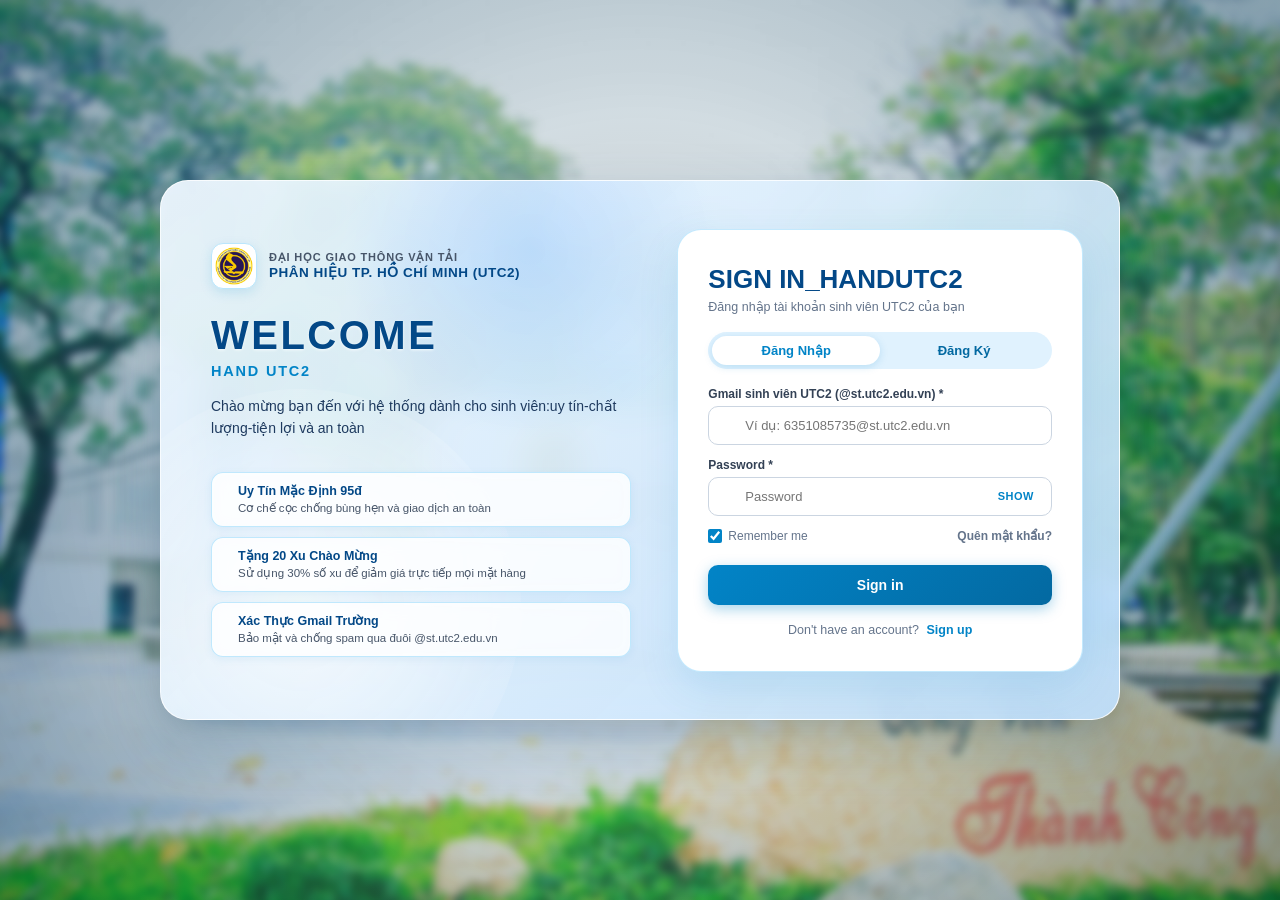
==== index.html @ f63e8124 "feat(admin): implement Admin Undo Stack (LIFO) for deleted posts and update reputation rules" ====
<!DOCTYPE html>
<html lang="vi">
<head>
    <meta charset="UTF-8">
    <meta name="viewport" content="width=device-width, initial-scale=1.0">
    <title> UTC2 - Hệ Thống Pass Đồ Sinh Viên</title>
    <link rel="stylesheet" href="styles.css">
    <link rel="icon" type="image/png" href="utc2_logo.png">
</head>
<body>

    <!-- ===================================================================
         HÌNH NỀN HỆ THỐNG TOÀN DIỆN: KHUÔN VIÊN UTC2 MỜ ẢO & HIỆU ỨNG ĐỘNG
         =================================================================== -->
    <div class="system-ambient-bg" id="systemAmbientBg" aria-hidden="true" style="display:none;">
        <div class="system-bg-layer"></div>
        <div class="system-bg-overlay"></div>
        <!-- 4 Quả Cầu Loang Màu Đa Sắc Chuyển Động (Chromatic Mesh Blobs) -->
        <div class="system-bg-glow-orb orb-1"></div>
        <div class="system-bg-glow-orb orb-2"></div>
        <div class="system-bg-glow-orb orb-3"></div>
        <div class="system-bg-glow-orb orb-4"></div>
        <!-- Dải Aurora Loang Màu Mềm Mại -->
        <div class="system-bg-aurora"></div>
        <div class="system-bg-sparkles">
            <span class="sparkle s1"></span>
            <span class="sparkle s2"></span>
            <span class="sparkle s3"></span>
            <span class="sparkle s4"></span>
            <span class="sparkle s5"></span>
            <span class="sparkle s6"></span>
        </div>
    </div>

    <!-- ===================================================================
         TRANG ĐẦU TIÊN: ĐĂNG KÝ / ĐĂNG NHẬP GMAIL TRƯỜNG UTC2 & XÁC THỰC OTP
         Theo đúng yêu cầu tài liệu:
         "Ở trang đầu sẽ là trang đăng nhập/đăng ký tài khoản bằng gmail trường,
          có nhập mật khẩu và xác nhận mã otp qua gmail vừa đăng ký tránh trường
          hợp sử dụng bừa gmail của người khác."
         =================================================================== -->
    <div class="auth-page-container" id="authPageContainer">
        <!-- NỀN ĐỘNG MỜ ẢO HÌNH ẢNH KHUÔN VIÊN TRƯỜNG UTC2 -->
        <div class="auth-bg-parallax" id="authBgParallax">
            <div class="auth-bg-layer" id="authBgLayer"></div>
        </div>
        <div class="auth-bg-overlay" id="authBgOverlay"></div>

        <div class="auth-split-card">
            
            <!-- CỘT BÊN TRÁI: WELCOME TO HANDUTC2 THEO ĐÚNG HÌNH ẢNH MẪU -->
            <div class="auth-welcome-left">
                <div class="auth-welcome-badge">
                    <img src="utc2_logo.png" alt="Logo UTC2" class="auth-welcome-logo">
                    <div class="auth-welcome-brand-text">
                        <span>ĐẠI HỌC GIAO THÔNG VẬN TẢI</span>
                        <strong>PHÂN HIỆU TP. HỒ CHÍ MINH (UTC2)</strong>
                    </div>
                </div>

                <div class="auth-welcome-content">
                    <h1 class="auth-welcome-heading">WELCOME</h1>
                    <div class="auth-welcome-subheading">HAND UTC2</div>
                    <p class="auth-welcome-desc">
                        Chào mừng bạn đến với hệ thống dành cho sinh viên:uy tín-chất lượng-tiện lợi và an toàn
                    </p>
                </div>

                <!-- Các điểm nhấn uy tín & lợi ích sinh viên -->
                <div class="auth-welcome-points">
                    <div class="auth-welcome-point-item">
                        <span class="point-icon"></span>
                        <div>
                            <strong>Uy Tín Mặc Định 95đ</strong>
                            <p>Cơ chế cọc chống bùng hẹn và giao dịch an toàn</p>
                        </div>
                    </div>
                    <div class="auth-welcome-point-item">
                        <span class="point-icon"></span>
                        <div>
                            <strong>Tặng 20 Xu Chào Mừng</strong>
                            <p>Sử dụng 30% số xu để giảm giá trực tiếp mọi mặt hàng</p>
                        </div>
                    </div>
                    <div class="auth-welcome-point-item">
                        <span class="point-icon"></span>
                        <div>
                            <strong>Xác Thực Gmail Trường</strong>
                            <p>Bảo mật và chống spam qua đuôi @st.utc2.edu.vn</p>
                        </div>
                    </div>
                </div>
            </div>

            <!-- CỘT BÊN PHẢI: KHUNG ĐĂNG NHẬP / ĐĂNG KÝ TRẮNG BO TRÒN NỔI BẬT -->
            <div class="auth-form-card">
                <div class="auth-card-header">
                    <h2 class="auth-card-title" id="authCardTitle">SIGN IN_HANDUTC2</h2>
                    <p class="auth-card-subtitle" id="authCardSubtitle">Đăng nhập tài khoản sinh viên UTC2 của bạn</p>
                </div>

                <!-- Tabs Chuyển Đổi: Đăng Nhập / Đăng Ký Mới -->
                <div class="auth-tabs-toggle">
                    <button class="auth-tab-btn active" id="tabLoginBtn" type="button" onclick="switchAuthMode('login')">
                        Đăng Nhập
                    </button>
                    <button class="auth-tab-btn" id="tabRegisterBtn" type="button" onclick="switchAuthMode('register')">
                        Đăng Ký
                    </button>
                </div>

                <!-- FORM ĐĂNG KÝ / ĐĂNG NHẬP -->
                <form onsubmit="handleAuthSubmitForm(event)">
                    <!-- 1. Họ và Tên (Hiện khi Đăng Ký) -->
                    <div class="auth-form-group" id="authNameField" style="display:none;">
                        <label class="auth-label">Họ và tên sinh viên *</label>
                        <div class="auth-input-wrap">
                            <span class="auth-input-icon"></span>
                            <input type="text" id="authFullNameInput" class="auth-input" 
                                   placeholder="Ví dụ: Nguyễn Văn An, Trần Thị Mai..." value="">
                        </div>
                    </div>

                    <!-- 2. Gmail Trường UTC2 (User Name) -->
                    <div class="auth-form-group">
                        <label class="auth-label">Gmail sinh viên UTC2 (@st.utc2.edu.vn) *</label>
                        <div class="auth-input-wrap">
                            <span class="auth-input-icon"></span>
                            <input type="email" id="authEmailInput" class="auth-input" 
                                   placeholder="Ví dụ: 6651071091@st.utc2.edu.vn" value="" required autocomplete="username">
                        </div>
                    </div>

                    <!-- 3. Mật Khẩu với nút SHOW như ảnh mẫu -->
                    <div class="auth-form-group">
                        <label class="auth-label" id="authPasswordLabel">Password *</label>
                        <div class="auth-input-wrap">
                            <span class="auth-input-icon"></span>
                            <input type="password" id="authPasswordInput" class="auth-input auth-input-password" 
                                   placeholder="Password" value="" required autocomplete="current-password">
                            <button type="button" class="auth-password-toggle-btn" id="authPasswordToggleBtn" onclick="togglePasswordVisibility()">SHOW</button>
                        </div>
                    </div>

                    <!-- Hàng Remember Me & Quên Mật Khẩu -->
                    <div class="auth-options-row" id="authOptionsRow">
                        <label class="auth-remember-wrap">
                            <input type="checkbox" id="authRememberMe" checked>
                            <span>Remember me</span>
                        </label>
                        <a href="javascript:void(0)" class="auth-forgot-link" id="authForgotLink" onclick="handleForgotPassword()">Quên mật khẩu?</a>
                    </div>

                    <!-- 4. Gửi & Nhập Mã OTP Xác Nhận Danh Tính Gmail (Hiện khi Đăng Ký) -->
                    <div class="auth-form-group" id="authOtpSection" style="display:none;">
                        <div style="display:flex; justify-content:space-between; align-items:center; margin-bottom:4px;">
                            <label class="auth-label" style="margin:0;">Mã OTP xác thực Gmail *</label>
                            <span style="font-size:11px; color:#16a34a; font-weight:700;"> Bảo mật Gmail</span>
                        </div>
                        <div class="auth-otp-row">
                            <div class="auth-input-wrap" style="flex:1;">
                                <span class="auth-input-icon"></span>
                                <input type="text" id="authOtpInput" class="auth-input" 
                                       placeholder="Mã 6 số từ Gmail..." maxlength="6" autocomplete="off" style="letter-spacing:4px; font-weight:800; font-size:15px; text-align:center;">
                            </div>
                            <button type="button" class="btn-get-otp" id="sendOtpBtn" onclick="requestOtpCode(event)">
                                 Gửi OTP
                            </button>
                        </div>
                    </div>

                    <!-- HỘP THÔNG BÁO VÀ HƯỚNG DẪN KIỂM TRA HÒM THƯ GMAIL -->
                    <div class="mock-email-box" id="mockEmailNotification" style="display:none; background:#f0fdf4; border:1.5px solid #86efac; border-radius:12px; padding:14px; text-align:left; box-shadow: 0 4px 12px rgba(16, 185, 129, 0.08); margin:12px 0;">
                        <div style="display:flex; align-items:center; justify-content:space-between; margin-bottom:8px; border-bottom:1px dashed #bbf7d0; padding-bottom:6px;">
                            <div style="display:flex; align-items:center; gap:8px;">
                                <span style="font-size:20px;"></span>
                                <div>
                                    <strong style="color:#15803d; font-size:13px; display:block;">ĐÃ GỬI MÃ OTP VỀ GMAIL</strong>
                                    <span style="font-size:11px; color:#64748b;">Mở hòm thư Gmail của bạn để lấy mã 6 số</span>
                                </div>
                            </div>
                            <span class="badge-count" style="background:#dcfce7; color:#15803d; font-size:11px; padding:3px 8px; border-radius:12px;" id="otpStatusBadge">Đã Gửi</span>
                        </div>

                        <div style="font-size:12px; color:#334155; line-height:1.4; margin-bottom:8px;">
                            Hệ thống gửi mã xác nhận đến: <strong id="mockTargetEmail" style="color:#0284c7; font-size:12.5px; font-family:monospace;">sinhvien@st.utc2.edu.vn</strong>
                        </div>

                        <div style="display:flex; justify-content:space-between; align-items:center; flex-wrap:wrap; gap:8px;">
                            <a href="https://mail.google.com" target="_blank" class="apply-filter-btn" style="background:#ea4335; width:auto; padding:6px 14px; margin:0; text-decoration:none; font-size:11.5px; display:inline-flex; align-items:center; gap:6px; font-weight:700;">
                                <span></span> Mở Hộp Thư Gmail
                            </a>
                            <span style="font-size:11px; color:#64748b;" id="otpTimerText">Mã hiệu lực 5 phút</span>
                        </div>
                    </div>

                    <!-- Nút Xác Nhận Đăng Ký / Đăng Nhập dạng Sign in bo tròn xanh đậm giống hình ảnh -->
                    <button type="submit" class="auth-submit-btn" id="authSubmitButton">
                        Sign in
                    </button>
                </form>

                <!-- Dòng chuyển đổi bên dưới giống mẫu "Don't have an account? Sign up" -->
                <div class="auth-bottom-switch">
                    <span id="authBottomSwitchText">Don't have an account?</span>
                    <a href="javascript:void(0)" id="authBottomSwitchLink" onclick="toggleAuthModeViaLink()">Sign up</a>
                </div>
            </div>

        </div>
    </div>

    <!-- ===================================================================
         GIAO DIỆN CHÍNH (XUẤT HIỆN SAU KHI ĐĂNG NHẬP / ĐĂNG KÝ THÀNH CÔNG)
         =================================================================== -->
    <div id="mainAppInterface" style="display:none;">
        <!-- ==========================================
             TOP NAVBAR
             ========================================== -->
        <header class="navbar">
            <!-- Logo Hand UTC2 -->
            <a class="brand" onclick="switchNavTab('home')">
                <img src="utc2_logo.png" alt="Logo UTC2" class="brand-logo-img">
                <div class="brand-text">
                    <h1>UTC2HAND</h1>
                    <span>tiện lợi UTC2</span>
                </div>
            </a>

            <!-- Menu Điều Hướng Chính -->
            <nav class="header-nav">
                <button class="nav-item-btn active" data-tab="home" onclick="switchNavTab('home')">
                    <span></span> Săn Đồ
                </button>
                <button class="nav-item-btn" data-tab="post" onclick="openCreatePostModal()">
                    <span></span> Đăng Bài & TimeMark
                </button>
                <button class="nav-item-btn" data-tab="chat" onclick="openChatBetweenUsers()">
                    <span></span> Tin Nhắn <span class="badge-count" id="unreadChatBadge" style="display:none;">1</span>
                </button>
                <button class="nav-item-btn" data-tab="orders" onclick="openDepositOrders()">
                    <span></span> Đơn Cọc <span class="badge-count" id="depositOrderCount">0</span>
                </button>
                <button class="nav-item-btn" data-tab="game" onclick="switchNavTab('game')">
                    <span></span> Kéo Thả Săn Xu
                </button>
                <button class="nav-item-btn admin-tab" data-tab="admin" onclick="switchNavTab('admin')">
                    <span></span> Quản Trị Admin
                </button>
                <button class="nav-item-btn" data-tab="profile" onclick="switchNavTab('profile')">
                    <span></span> Cá Nhân
                </button>
            </nav>

            <!-- Nhóm Tài Khoản & Chuyển Đổi Nhanh -->
            <div class="user-actions">
                <!-- Huy hiệu Trực Tuyến Đa Máy Realtime -->
                <div id="onlineSyncIndicator" class="online-share-btn" style="background:#f0fdf4; border-color:#86efac; cursor:default;" title="Đồng bộ đa máy đang hoạt động">
                    <span style="display:inline-block; width:8px; height:8px; background:#10b981; border-radius:50%; margin-right:4px;"></span>
                    <span style="font-size:11.5px; font-weight:700; color:#15803d;">Online Đa Máy</span>
                </div>

                <!-- Nút Chuông Thông Báo Hoạt Động (Ô thông báo) -->
                <div class="notification-bell-wrapper" style="position:relative;">
                    <button class="notification-bell-btn" id="btnNotificationBell" title="Thông Báo Hoạt Động" onclick="toggleNotificationDropdown()">
                        🔔
                        <span class="badge-count" id="unreadNotifBadge" style="display:none; position:absolute; top:-3px; right:-3px; padding:1px 5px; font-size:10px;">0</span>
                    </button>

                    <!-- Dropdown Box Thông Báo Hoạt Động -->
                    <div class="notification-dropdown-menu" id="notificationDropdownMenu" style="display:none;">
                        <div class="notification-dropdown-header">
                            <div style="font-weight:800; font-size:13.5px; display:flex; align-items:center; gap:6px;">
                                <span></span> Thông Báo Hoạt Động
                            </div>
                            <div style="display:flex; gap:6px;">
                                <button class="notif-header-btn" onclick="markAllNotificationsAsRead()" title="Đánh dấu tất cả đã đọc">Đã đọc</button>
                                <button class="notif-header-btn" onclick="clearAllUserNotifications()" title="Xóa tất cả">Xóa</button>
                                <button class="notif-close-btn" onclick="toggleNotificationDropdown()">✕</button>
                            </div>
                        </div>
                        <div id="notificationDropdownList" class="notification-list-scroll">
                            <!-- Rendered by JS -->
                        </div>
                        <div class="notification-dropdown-footer">
                            <span id="notifTotalCountText" style="color:#64748b; font-size:11px;">0 thông báo</span>
                            <button onclick="switchNavTab('profile'); toggleNotificationDropdown();" style="background:none; border:none; color:#0284c7; font-size:11.5px; cursor:pointer; font-weight:700;">Xem trong Cá Nhân ➔</button>
                        </div>
                    </div>
                </div>

                <!-- Nút Đổi Tài Khoản Sinh Viên (Ẩn để mỗi người dùng đúng tài khoản của mình) -->
                <button class="switch-user-btn" id="quickSwitchUserBtn" style="display:none;" onclick="toggleQuickAccount()">
                    Đổi tài khoản
                </button>

                <!-- Huy hiệu Sinh viên & Số Xu -->
                <div class="user-profile-badge" onclick="switchNavTab('profile')">
                    <div class="user-avatar-circle" id="userAvatarText">U</div>
                    <div style="font-size:12px; line-height:1.2;">
                        <div id="navUserName" style="font-weight:700;">Sinh viên UTC2</div>
                        <div style="color:var(--gold); font-size:11px;"><span id="navUserCoins">20</span> Xu</div>
                    </div>
                </div>

                

                <!-- Nút Đăng Xuất quay lại Trang Đăng Nhập -->
                <button class="logout-icon-btn" title="Đăng Xuất / Đổi Gmail" onclick="logoutToAuthScreen()">
                    <span></span> Thoát
                </button>
            </div>
        </header>

        <!-- ==========================================
             HERO SEARCH BANNER (THEO HÌNH ẢNH MẪU)
             ========================================== -->
        <div class="hero-search-wrapper" id="heroBannerSection">
            <div class="hero-search-card">
                <!-- Badges Uy Tín & Sinh Viên UTC2 -->
                <div class="hero-badges-row">
                    <span class="hero-mini-badge">100% Sinh viên ST.UTC2 xác thực</span>
                    <span class="hero-mini-badge">Nhanh gọn • Tiết kiệm • An toàn</span>
                    <span class="hero-mini-badge">Tránh lừa đảo với TimeMark</span>
                </div>

                <h2 class="hero-title">Săn giáo trình, laptop & đồ dùng KTX UTC2</h2>
                <p class="hero-subtitle">Sàn trao đổi & pass đồ uy tín nội bộ Cơ sở 2 - Trường ĐH Giao Thông Vận Tải</p>

                <!-- Ô Tìm Kiếm với nút Tìm kiếm bên trong -->
                <div class="hero-input-box">
                                        <input type="text" id="mainSearchInput" name="site_search_query" class="hero-search-input" 
                           placeholder="Thử gõ: VL101, casio, toán, c++, nồi cơm, máy sấy, lap trinh..." 
                           autocomplete="off" autocorrect="off" autocapitalize="off" spellcheck="false" 
                           role="searchbox" onkeydown="if(event.key==='Enter') executeSearch()">
                    <button class="hero-submit-btn" onclick="executeSearch()">
                        Tìm kiếm
                    </button>

                    <!-- Trie Autocomplete Dropdown -->
                    <div class="autocomplete-dropdown" id="searchAutocompleteDropdown"></div>
                </div>

                <!-- Gợi ý từ khóa hot của sinh viên -->
                <div class="hero-quick-tags">
                    <span class="quick-tag-label">Gợi ý tìm kiếm:</span>
                    <button type="button" class="hero-tag-btn" onclick="quickSearchTag('Giáo trình')">Giáo trình & Sách</button>
                    <button type="button" class="hero-tag-btn" onclick="quickSearchTag('Casio')">Máy tính Casio</button>
                    <button type="button" class="hero-tag-btn" onclick="quickSearchTag('Đồng phục')">Đồng phục UTC2</button>
                    <button type="button" class="hero-tag-btn" onclick="quickSearchTag('Nồi cơm')">Đồ gia dụng KTX</button>
                    <button type="button" class="hero-tag-btn" onclick="quickSearchTag('Xe')">Xe đạp / Xe máy</button>
                </div>
            </div>
        </div>

        <!-- ==========================================
             MÀN HÌNH 1: SĂN ĐỒ (HOME VIEW)
             ========================================== -->
        <main class="main-content-layout" id="mainHomeView">
            <!-- CỘT BÊN TRÁI: BỘ LỌC CHỌN LỌC -->
            <aside id="filterSidebarAside">
                <div class="sidebar-filter-card">
                    <div class="filter-header">
                        <span>Bộ Lọc Tiêu Chí</span>
                        <button class="reset-filter-btn" onclick="resetFilters()">Đặt lại</button>
                    </div>

                    <div class="filter-instruction-box">
                         <strong>Cách lọc:</strong> Tích dấu chọn vào tiêu chí bạn muốn lọc (chỉ lọc những tiêu chí có dấu tích).
                    </div>

                    <!-- 1. Khoảng giá mong muốn CÓ DẤU TÍCH -->
                    <div class="filter-group-block" id="filterBlockPrice">
                        <div class="filter-section-title">
                            <label class="filter-checkbox-label" for="chkFilterPrice">
                                <input type="checkbox" id="chkFilterPrice" onchange="toggleFilterCriterion('price')">
                                <span>Tích để lọc <strong>Khoảng Giá</strong></span>
                            </label>
                        </div>
                        <div class="filter-criterion-body disabled-criterion" id="filterBodyPrice">
                            <div class="price-range-inputs">
                                <input type="text" id="filterPriceMin" value="Từ: 0 đ" readonly>
                                <input type="text" id="filterPriceMax" value="Đến: 350k" readonly>
                            </div>
                            <input type="range" class="price-slider-bar" id="priceRangeSlider" min="20000" max="650000" step="10000" value="350000">
                        </div>
                    </div>

                    <!-- 2. Danh mục mặt hàng CÓ DẤU TÍCH -->
                    <div class="filter-group-block" id="filterBlockCategory">
                        <div class="filter-section-title">
                            <label class="filter-checkbox-label" for="chkFilterCategory">
                                <input type="checkbox" id="chkFilterCategory" onchange="toggleFilterCriterion('category')">
                                <span>Tích để lọc <strong>Danh Mục</strong></span>
                            </label>
                        </div>
                        <div class="filter-criterion-body disabled-criterion" id="filterBodyCategory">
                            <div class="category-filter-list">
                                <label class="category-radio-item">
                                    <input type="radio" name="catFilter" value="ALL" checked onchange="filterCategory('ALL')">
                                    <span>Tất cả sản phẩm</span>
                                </label>
                                <label class="category-radio-item">
                                    <input type="radio" name="catFilter" value="GiaoTrinh" onchange="filterCategory('GiaoTrinh')">
                                    <span> Giáo trình & Sách học</span>
                                </label>
                                <label class="category-radio-item">
                                    <input type="radio" name="catFilter" value="DoDienTu" onchange="filterCategory('DoDienTu')">
                                    <span> Thiết bị điện tử, Casio</span>
                                </label>
                                <label class="category-radio-item">
                                    <input type="radio" name="catFilter" value="DoGiaDung" onchange="filterCategory('DoGiaDung')">
                                    <span> Đồ dùng sinh viên, KTX</span>
                                </label>
                            </div>
                        </div>
                    </div>

                    <!-- 3. Uy tín người bán CÓ DẤU TÍCH -->
                    <div class="filter-group-block" id="filterBlockReputation">
                        <div class="filter-section-title">
                            <label class="filter-checkbox-label" for="chkFilterReputation">
                                <input type="checkbox" id="chkFilterReputation" onchange="toggleFilterCriterion('reputation')">
                                <span>Tích để lọc <strong>Uy Tín Bán</strong></span>
                            </label>
                            <span id="reputationDisplayVal" style="color:#16a34a; font-weight:700;">≥ 90 đ</span>
                        </div>
                        <div class="filter-criterion-body disabled-criterion" id="filterBodyReputation">
                            <div style="font-size:11.5px; color:#475569; margin-bottom:6px;">Chỉ hiện người bán có đánh giá uy tín cao:</div>
                            <input type="range" class="price-slider-bar" id="reputationRangeSlider" min="80" max="98" step="1" value="90">
                            <div class="distance-labels-row">
                                <span>Khá (80đ)</span>
                                <span>Xuất sắc (98đ)</span>
                            </div>
                        </div>
                    </div>

                    <div id="dsaEngineInfoText" style="display:none;"></div>

                </div>
            </aside>

            <!-- CỘT BÊN PHẢI: FEED SẢN PHẨM NẰM SONG SONG BÊN CẠNH BỘ LỌC -->
            <section class="feed-main-section">
                <div class="feed-top-bar">
                    <div style="display:flex; align-items:center; gap:12px;">
                        <button type="button" id="btnToggleFilterMode" class="btn-outline-chat" style="padding:6px 14px; font-size:12.5px; font-weight:700; background:linear-gradient(135deg, #f59e0b, #d97706); color:#fff; border:none; border-radius:8px; box-shadow:0 2px 8px rgba(217,119,6,0.25);" onclick="toggleSidebarFilter()">
                            Bộ lọc: Đang mở (Bấm để ẩn)
                        </button>
                        <div class="feed-count-text" id="feedCountDisplay">
                            Hiển thị <strong>5 món đồ</strong> sẵn sàng pass
                        </div>
                    </div>

                    <div style="display:flex; align-items:center; gap:8px;">
                        <span style="font-size:12.5px; color:#64748b;">Sắp xếp:</span>
                        <select class="feed-sort-select" id="sortSelect" onchange="handleSortChange(this.value)">
                            <option value="newest">Mới đăng nhất</option>
                            <option value="priceAsc">Giá thấp đến cao</option>
                            <option value="priceDesc">Giá cao đến thấp</option>
                            <option value="distance">Gần tôi nhất (Quanh UTC2)</option>
                        </select>
                    </div>
                </div>

                <!-- Lưới Sản Phẩm Nằm Ngay Cạnh Bộ Lọc -->
                <div class="product-cards-grid" id="productGridContainer">
                    <!-- Cards rendered dynamically via JS -->
                </div>
            </section>
        </main>

        <!-- ==========================================
             MÀN HÌNH 2: QUẢN TRỊ ADMIN (THEO FILE WORD)
             Admin có quyền: Cảnh cáo tài khoản, Xóa bài rác/phá giá, Nhắc nhở, Duyệt kiểm chứng uy tín
             Admin KHÔNG có quyền truy cập tin nhắn riêng tư sinh viên
             ========================================== -->
        <div class="admin-dashboard-container" id="adminDashboardSection">
            <!-- Header Huy Hiệu Quản Trị Viên Cấp Cao -->
            <div style="background: linear-gradient(135deg, #f59e0b 0%, #d97706 100%); color:#ffffff; border-radius:12px; padding:16px 22px; display:flex; justify-content:space-between; align-items:center; flex-wrap:wrap; gap:12px; box-shadow:0 8px 24px rgba(245, 158, 11, 0.25);">
                <div style="display:flex; align-items:center; gap:14px;">
                    <div style="width:46px; height:46px; border-radius:50%; background:#ffffff; color:#d97706; font-size:22px; font-weight:900; display:flex; align-items:center; justify-content:center; box-shadow:0 4px 10px rgba(0,0,0,0.1);">👑</div>
                    <div>
                        <div style="font-size:16.5px; font-weight:800; letter-spacing:0.3px;">PHÂN HỆ QUẢN TRỊ VIÊN HỆ THỐNG HAND UTC2</div>
                        <div style="font-size:13px; opacity:0.95; margin-top:2px;">
                            Tài khoản quản trị được ủy quyền duy nhất: <strong style="background:rgba(255,255,255,0.25); padding:2px 8px; border-radius:6px; font-family:monospace; font-size:13.5px;">6651071091@st.utc2.edu.vn</strong>
                        </div>
                    </div>
                </div>
                <div style="display:flex; align-items:center; gap:10px;">
                    <span style="background:rgba(255,255,255,0.2); padding:6px 14px; border-radius:20px; font-size:12px; font-weight:700;">🛡️ Toàn Quyền Điều Hành</span>
                    <button onclick="switchNavTab('home')" style="background:#ffffff; color:#d97706; border:none; padding:8px 16px; border-radius:8px; font-size:12.5px; font-weight:700; cursor:pointer;">🛍️ Về Săn Đồ</button>
                </div>
            </div>

            <!-- Banner Cam Kết Bảo Mật Quyền Riêng Tư -->
            <div class="admin-privacy-banner">
                <strong> QUY ĐỊNH BẢO MẬT & PHÂN QUYỀN ADMIN HANDUTC2:</strong><br>
                Admin KHÔNG có quyền truy cập tin nhắn riêng tư của sinh viên hay can thiệp giao dịch nhạy cảm. 
                Admin có quyền: <strong>Cảnh cáo tài khoản vi phạm</strong>, <strong>Xóa bài đăng rác / phá giá</strong>, 
                <strong>Nhắc nhở người dùng</strong>, và <strong>Duyệt kiểm chứng kháng nghị uy tín</strong> để ngăn chặn hành vi chơi xấu dìm điểm rèn luyện!
            </div>

            <!-- Thống Kê Tổng Quan Hệ Thống -->
            <div class="admin-stats-grid">
                <div class="admin-stat-card">
                    <div class="admin-stat-label">Tổng bài đăng hoạt động</div>
                    <div class="admin-stat-number" id="adminTotalPosts">4</div>
                </div>
                <div class="admin-stat-card" style="border-left:4px solid #f59e0b; background:#fffbeb;">
                    <div class="admin-stat-label" style="color:#b45309; font-weight:700;">Bài đăng chờ duyệt TimeMark</div>
                    <div class="admin-stat-number" style="color:#d97706;" id="adminPendingPostsCount">0</div>
                </div>
                <div class="admin-stat-card">
                    <div class="admin-stat-label">Tài khoản sinh viên đã xác thực</div>
                    <div class="admin-stat-number" id="adminTotalUsers">0</div>
                </div>
                <div class="admin-stat-card">
                    <div class="admin-stat-label">Kháng nghị điểm uy tín chờ duyệt</div>
                    <div class="admin-stat-number" style="color:#f59e0b;" id="adminPendingDisputes">1</div>
                </div>
                <div class="admin-stat-card">
                    <div class="admin-stat-label">Cảnh cáo vi phạm đã phát ra</div>
                    <div class="admin-stat-number" style="color:#ef4444;" id="adminWarningsCount">0</div>
                </div>
            </div>

            <!-- Panel Ưu Tiên: Phê Duyệt Bài Đăng Chờ Duyệt (Kiểm Tra Mã OTP & Ảnh TimeMark) -->
            <div class="admin-panel-card" style="border: 2px solid #0284c7; box-shadow: 0 4px 16px rgba(2,132,199,0.12);">
                <div class="admin-panel-header" style="background: linear-gradient(135deg, #f0f9ff 0%, #e0f2fe 100%); padding: 14px 18px; border-bottom: 1px solid #bae6fd;">
                    <div class="admin-panel-title" style="color: #0369a1;">
                        <span></span> Phê Duyệt Bài Đăng Chờ Duyệt (Kiểm Tra Mã OTP & Ảnh TimeMark)
                        <span id="adminPendingBadge" style="background:#ef4444; color:#fff; font-size:11px; padding:2px 8px; border-radius:12px; margin-left:8px; font-weight:800;">0 bài chờ</span>
                    </div>
                    <div style="display:flex; align-items:center; gap:10px;">
                        <span style="font-size:12px; color:#0369a1; font-weight:600;">Soi ảnh giấy ghi mã OTP TimeMark để duyệt bài</span>
                        <button type="button" onclick="adminApproveAllPendingPosts()" style="background:#16a34a; color:#fff; border:none; padding:6px 14px; border-radius:6px; font-size:12px; font-weight:700; cursor:pointer; box-shadow:0 2px 6px rgba(22,163,74,0.3);">
                            Duyệt nhanh tất cả bài chờ
                        </button>
                    </div>
                </div>

                <div style="overflow-x:auto;">
                    <table class="admin-table">
                        <thead>
                            <tr>
                                <th>Sản Phẩm & Giá Pass</th>
                                <th>Sinh Viên / Gmail</th>
                                <th>Mã OTP Cấp Cho Bài</th>
                                <th>Ảnh SP & Ảnh Chụp Cùng Giấy TimeMark</th>
                                <th>Thời Gian Gửi</th>
                                <th>Quyết Định Của Admin</th>
                            </tr>
                        </thead>
                        <tbody id="adminPendingPostsTableBody">
                            <!-- Rendered by JS -->
                        </tbody>
                    </table>
                </div>
            </div>

            <!-- Panel 1: Quản Lý & Xóa Bài Đăng Rác / Phá Giá -->
            <div class="admin-panel-card">
                <div class="admin-panel-header" style="display:flex; justify-content:space-between; align-items:center; flex-wrap:wrap; gap:10px;">
                    <div>
                        <div class="admin-panel-title">
                            <span></span> Quản Lý Toàn Bộ Bài Đăng Đã Duyệt (Tin Hoạt Động)
                        </div>
                        <span style="font-size:12px; color:#64748b;">Admin có quyền xóa bài đăng vi phạm TimeMark hoặc phá giá</span>
                    </div>
                    <div>
                        <button id="btnAdminUndo" onclick="undoDeletePost()" style="display: none; background: #e67e22; color: #fff; padding: 6px 12px; border-radius: 4px; border: none; cursor: pointer;">
                            ↩ Hoàn tác xóa bài (Undo)
                        </button>
                    </div>
                </div>

                <div style="overflow-x:auto;">
                    <table class="admin-table">
                        <thead>
                            <tr>
                                <th>Tên Sản Phẩm</th>
                                <th>Giá Pass</th>
                                <th>Người Đăng</th>
                                <th>Mã TimeMark</th>
                                <th>Hạn Còn</th>
                                <th>Hành Động Admin</th>
                            </tr>
                        </thead>
                        <tbody id="adminPostsTableBody">
                            <!-- Rendered by JS -->
                        </tbody>
                    </table>
                </div>
            </div>

            <!-- Panel 2: Quản Lý Tài Khoản, Cảnh Cáo & Nhắc Nhở -->
            <div class="admin-panel-card">
                <div class="admin-panel-header" style="display:flex; justify-content:space-between; align-items:center; flex-wrap:wrap; gap:10px;">
                    <div>
                        <div class="admin-panel-title" style="display:flex; align-items:center; gap:8px; flex-wrap:wrap;">
                            <span></span> Danh Sách Toàn Bộ Tài Khoản Đã Đăng Ký
                            <span style="background:#e0f2fe; color:#0284c7; font-size:11px; padding:2px 8px; border-radius:12px; font-weight:700;">💡 Bấm vào tài khoản bất kỳ để xem trang cá nhân & bài đăng</span>
                        </div>
                        <span style="font-size:12px; color:#64748b;" id="adminUserCountSubtitle">Đang nạp danh sách tài khoản...</span>
                    </div>
                    <button type="button" class="btn-outline-chat" style="font-size:11.5px; padding:6px 14px; display:inline-flex; align-items:center; gap:6px; cursor:pointer;" onclick="window.app && window.app.syncUsersFromCloud(true)">
                        <span id="syncUserSpin"></span> Đồng Bộ Tài Khoản Từ Cloud
                    </button>
                </div>

                <div style="overflow-x:auto;">
                    <table class="admin-table">
                        <thead>
                            <tr>
                                <th>Sinh Viên</th>
                                <th>Email Trường</th>
                                <th>Điểm Uy Tín</th>
                                <th>Số Xu</th>
                                <th>Trạng Thái</th>
                                <th>Hành Động Admin</th>
                            </tr>
                        </thead>
                        <tbody id="adminUsersTableBody">
                            <!-- Rendered by JS -->
                        </tbody>
                    </table>
                </div>
            </div>

            <!-- Panel 3: Xét Duyệt Khiếu Nại Giao Dịch & Trừ Điểm Uy Tín -->
            <div class="admin-panel-card">
                <div class="admin-panel-header">
                    <div class="admin-panel-title">
                        <span></span> Xét Duyệt Khiếu Nại Giao Dịch & Trừ Điểm Uy Tín (Boom Hàng, Hàng Lỗi, Không Xác Nhận)
                    </div>
                    <span style="font-size:12px; color:#64748b;">Xem xét bằng chứng để trừ điểm uy tín người vi phạm hoặc khôi phục điểm cho sinh viên</span>
                </div>

                <div style="overflow-x:auto;">
                    <table class="admin-table">
                        <thead>
                            <tr>
                                <th>Người Báo Cáo / Bị Báo Cáo</th>
                                <th>Loại Vi Phạm & Đơn Hàng</th>
                                <th>Lý Do & Bằng Chứng Cụ Thể</th>
                                <th>Mức Phạt / Thời Gian</th>
                                <th>Hành Động Xét Duyệt</th>
                            </tr>
                        </thead>
                        <tbody id="adminDisputesTableBody">
                            <!-- Rendered by JS -->
                        </tbody>
                    </table>
                </div>
            </div>
        </div>

        <!-- ==========================================
             MÀN HÌNH 3: MINI-GAME SĂN XU BLOCKLASH
             ========================================== -->
        <div class="game-tab-view" id="gameSectionView">
            <div style="text-align:center;">
                <h2 style="font-size:24px; font-weight:800; color:#0284c7;">
                    CHƠI GAME NHẬN THƯỞNG
                </h2>
                <p style="font-size:13.5px; color:#64748b; margin-top:4px;">
                    Chơi game phá gạch: Đạt <strong>trên 1000 điểm</strong> nhận ngay <strong>10 xu</strong>. 
                    Tỷ lệ quy đổi: <strong>1000 xu = 1.000 VNĐ</strong> giảm trực tiếp tiền đặt mua pass đồ!
                </p>
            </div>

            <div class="game-canvas-wrap">
                <canvas id="gameCanvas"></canvas>
            </div>

            <div style="display:flex; gap:12px;">
                <button class="apply-filter-btn" style="background:#0284c7; width:auto; padding:10px 24px;" onclick="if(window.game) window.game.startGame()">
                    ▶ Bắt Đầu Chơi / Chơi Lại
                </button>
                <button class="btn-outline-chat" style="padding:10px 20px;" onclick="switchNavTab('home')">
                    Quay Lại Sàn Đồ
                </button>
            </div>
        </div>

        <!-- ==========================================
             MÀN HÌNH 4: CÁ NHÂN & ĐIỂM UY TÍN
             ========================================== -->
        <div class="game-tab-view" id="profileSectionView" style="max-width:800px;">
            <div style="width:100%;">
                <div style="display:flex; justify-content:space-between; align-items:center; flex-wrap:wrap; gap:16px;">
                    <div style="display:flex; align-items:center; gap:14px;">
                        <div style="position:relative; cursor:pointer;" onclick="triggerAvatarUpload()" title="Nhấp để tải ảnh đại diện">
                            <div class="user-avatar-circle" style="width:62px; height:62px; font-size:24px; border:2.5px solid #f59e0b; box-shadow:0 3px 12px rgba(245,158,11,0.25);" id="profileAvatarCircle">U</div>
                            <div class="avatar-edit-badge" title="Tải ảnh đại diện"></div>
                            <input type="file" id="avatarFileInput" accept="image/*" style="display:none;" onchange="handleAvatarUpload(event)">
                        </div>
                        <div>
                            <div style="display:flex; align-items:center; gap:8px; flex-wrap:wrap; margin-bottom:2px;">
                                <h3 id="profileFullName" style="font-size:18px; color:#0f172a; margin:0;">Sinh viên UTC2</h3>
                                <button type="button" class="btn-change-avatar-text" onclick="triggerAvatarUpload()">Đổi ảnh đại diện</button>
                                <button type="button" class="btn-remove-avatar-text" id="btnRemoveAvatar" style="display:none;" onclick="removeUserAvatar()">Gỡ ảnh</button>
                            </div>
                            <div style="font-size:12.5px; color:#64748b;" id="profileEmail">sinhvien@st.utc2.edu.vn</div>
                            <div style="margin-top:4px; font-size:12.5px; color:#16a34a; font-weight:700;">
                                Điểm uy tín: <span id="profileRepScore">95</span>/100
                            </div>
                            <div style="margin-top:2px; font-size:12.5px; color:#d97706; font-weight:700;">
                                Số dư: <span id="profileCoinScore">20</span> Xu
                            </div>
                            <div id="profileReputationAlertBox" style="margin-top:6px; font-size:11.5px; display:none;">
                            </div>
                        </div>
                    </div>

                    <div style="display:flex; gap:10px;">
                        <button class="btn-outline-chat" style="font-size:12px; padding:8px 14px; background:#fffbeb; color:#b45309; border-color:#fde68a; font-weight:700;" onclick="exchangeCoinsForReputation()" title="Dùng 50 xu để cộng +5 điểm uy tín">
                            Đổi 50 Xu (+5 Uy Tín)
                        </button>
                        <button class="btn-outline-chat" style="font-size:12px; padding:8px 14px;" onclick="openReputationRules()">
                            Quy chế uy tín
                        </button>
                        <button class="apply-filter-btn" style="background:linear-gradient(135deg, #f59e0b, #d97706); width:auto; font-size:12px; padding:8px 16px;" onclick="openCreatePostModal()">
                            + Đăng Đồ Pass
                        </button>
                    </div>
                </div>

                <hr style="border:none; border-top:1px solid #e2e8f0; margin:18px 0;">

                <!-- KHUNG THÔNG BÁO HOẠT ĐỘNG CỦA TÀI KHOẢN -->
                <div class="profile-notif-card" style="background:#ffffff; border:1px solid #fef08a; border-radius:12px; padding:14px 16px; margin-bottom:18px; box-shadow:0 1px 3px rgba(0,0,0,0.04);">
                    <div style="display:flex; justify-content:space-between; align-items:center; margin-bottom:10px; flex-wrap:wrap; gap:8px;">
                        <div style="display:flex; align-items:center; gap:8px;">
                            <span style="font-size:18px;">🔔</span>
                            <h4 style="font-size:14px; font-weight:800; color:#0f172a; margin:0;">Thông Báo Hoạt Động Của Bạn</h4>
                            <span id="profileNotifBadgeCount" style="background:#d97706; color:#fff; font-size:11px; padding:2px 8px; border-radius:10px; font-weight:700;">0</span>
                        </div>
                        <div style="display:flex; gap:6px;">
                            <button class="btn-outline-chat" style="font-size:11px; padding:4px 10px;" onclick="markAllNotificationsAsRead()">✓ Đã đọc hết</button>
                            <button class="btn-outline-chat" style="font-size:11px; padding:4px 10px; color:#ef4444; border-color:#fca5a5;" onclick="clearAllUserNotifications()">🗑 Xóa hết</button>
                        </div>
                    </div>
                    <div id="profileNotificationsListContainer" style="max-height:240px; overflow-y:auto; display:flex; flex-direction:column; gap:8px;">
                        <!-- Rendered by JS -->
                    </div>
                </div>

                <div style="display:grid; grid-template-columns:1fr 1fr; gap:16px;">
                    <div>
                        <div style="display:flex; justify-content:space-between; align-items:center; margin-bottom:10px;">
                            <h4 style="font-size:14px; color:#d97706; margin:0;">Bài đăng của tôi</h4>
                            <span style="font-size:11px; color:#d97706; background:#fffbeb; padding:2px 8px; border-radius:4px; border:1px solid #fef3c7; font-weight:700;">⏳ Tự xóa sau 7 ngày duyệt</span>
                        </div>
                        <div id="myPostsListContainer"></div>
                    </div>
                    <div id="profileDepositOrdersBlock">
                        <div style="display:flex; justify-content:space-between; align-items:center; margin-bottom:10px;">
                            <h4 style="font-size:14px; color:#d97706; margin:0;">Đơn đặt cọc & Mua bán</h4>
                            <span id="profileDepositTotalBadge" style="font-size:11.5px; font-weight:700; color:#b45309; background:#fef3c7; padding:2px 8px; border-radius:4px; border:1px solid #fde68a;">0 đơn</span>
                        </div>
                        <div id="purchaseHistoryContainer"></div>
                    </div>
                </div>
            </div>
        </div>
    </div>

    <!-- ==========================================
         CỬA SỔ CHAT: HỘP THƯ TẤT CẢ TÀI KHOẢN & CHI TIẾT HỘI THOẠI 1-1
         ========================================== -->
    <div class="chat-window-container" id="chatWindow">
        <!-- VIEW 1: DANH SÁCH TẤT CẢ CÁC TÀI KHOẢN ĐÃ GỬI TIN NHẮN (HỘP THƯ ĐẾN) -->
        <div id="chatConversationsView" class="chat-view-panel">
            <div class="chat-header">
                <div>
                    <h4 style="font-size:14px; font-weight:700; margin:0;">Hộp thư tin nhắn</h4>
                    <div class="chat-partner-sub" id="chatInboxSubtitle">Tất cả tài khoản liên hệ trao đổi đồ</div>
                </div>
                <button class="checkout-close-btn" style="position:static; width:28px; height:28px; background:rgba(255,255,255,0.2); color:#fff;" onclick="closeChatWindow()">✕</button>
            </div>
            <!-- THANH TIM KIEM GMAIL (@st.utc2.edu.vn) HOAC TEN TAI KHOAN DE NHAN TIN TRUC TIEP -->
            <div class="chat-search-wrap" style="padding:10px 12px; background:#f8fafc; border-bottom:1px solid #e2e8f0;">
                <div style="position:relative; display:flex; gap:6px;">
                    <input type="text" id="chatUserSearchInput" 
                           placeholder="Tìm Gmail (VD: 6651071065@st.utc2.edu.vn)..." 
                           style="flex:1; padding:8px 11px; font-size:12.5px; border:1.5px solid #cbd5e1; border-radius:8px; outline:none; transition:border-color 0.2s;" 
                           onfocus="this.style.borderColor='#0284c7'" 
                           onblur="this.style.borderColor='#cbd5e1'" 
                           oninput="handleChatUserSearch(this.value)" 
                           onkeydown="if(event.key==='Enter') handleChatUserSearchSubmit(this.value)">
                    <button type="button" 
                            style="padding:0 12px; background:#0284c7; color:#fff; border:none; border-radius:8px; font-size:12px; font-weight:700; cursor:pointer;" 
                            onclick="handleChatUserSearchSubmit(document.getElementById('chatUserSearchInput').value)">
                        Tìm
                    </button>
                </div>
                <!-- Khung ket qua tim kiem Gmail -->
                <div id="chatSearchResultsBox" style="display:none; margin-top:8px; max-height:210px; overflow-y:auto; border-radius:8px; background:#fff; border:1.5px solid #0284c7; box-shadow:0 6px 16px rgba(2,132,199,0.15);"></div>
            </div>
            <div class="chat-inbox-list" id="chatInboxList">
                <!-- Danh sách tài khoản được render động bởi JavaScript -->
            </div>
        </div>

        <!-- VIEW 2: CHI TIẾT CUỘC TRÒ CHUYỆN 1-1 VỚI NGƯỜI ĐƯỢC CHỌN -->
        <div id="chatDetailView" class="chat-view-panel" style="display:none;">
            <div class="chat-header">
                <div style="display:flex; align-items:center; gap:8px;">
                    <button class="chat-back-btn" onclick="backToChatInbox()" title="Quay lại danh sách các tài khoản">←</button>
                    <div>
                        <h4 id="chatHeaderName" style="font-size:14px; font-weight:700; margin:0;">Hội thoại trực tiếp</h4>
                        <div class="chat-partner-sub" id="chatHeaderSubtitle">Bạn đang nhắn tin trực tiếp</div>
                    </div>
                </div>
                <button class="checkout-close-btn" style="position:static; width:28px; height:28px; background:rgba(255,255,255,0.2); color:#fff;" onclick="closeChatWindow()">✕</button>
            </div>

            <!-- Vùng hiển thị tin nhắn -->
            <div class="chat-messages-area" id="chatMessagesArea">
                <!-- Messages rendered dynamically -->
            </div>

            <!-- Khung nhập tin nhắn thủ công -->
            <div class="chat-input-bar">
                <input type="text" id="chatInputText" placeholder="Nhập tin nhắn trao đổi đồ..." onkeydown="if(event.key==='Enter') sendManualMessage()">
                <button class="apply-filter-btn" style="background:#0284c7; width:auto; padding:6px 14px; margin-top:0;" onclick="sendManualMessage()">Gửi</button>
            </div>
        </div>
    </div>

    <!-- ==========================================
         MODAL THANH TOÁN & ĐẶT CỌC GIỮ CHỖ
         ========================================== -->
    <div class="checkout-modal-overlay" id="checkoutOrderModal">
        <div class="checkout-modal-card">
            <button class="checkout-close-btn" onclick="closeCheckoutModal()">✕</button>

            <div class="checkout-image-preview">
                <img id="modalProductImage" src="" alt="Sản phẩm">
                <span class="checkout-image-timemark" id="modalProductTimeMark" style="display:none;" style="display:none;"></span>
            </div>

            <div class="checkout-tags-row">
                <span class="tag-blue" id="modalProductCategory">Giáo trình</span>
                <span class="tag-green">Đã kiểm duyệt ảnh thật</span>
                <span class="tag-orange" id="modalProductExpiry">Hết hạn sau: 6 ngày</span>
            </div>

            <h3 class="checkout-title" id="modalProductTitle">
                Giáo trình Vật Lý Đại Cương 1 (VL101) – Tái bản mới
            </h3>
            <div class="checkout-price" id="modalProductPrice">
                35.000 VNĐ
            </div>

            <!-- Mô tả chi tiết món đồ -->
            <div style="background:#f8fafc; border:1px solid #e2e8f0; border-radius:10px; padding:10px 14px; margin-bottom:14px;">
                <div style="font-size:11.5px; font-weight:700; color:#64748b; text-transform:uppercase; margin-bottom:4px;">Mô tả chi tiết sản phẩm:</div>
                <div id="modalProductDescription" style="font-size:13px; color:#334155; line-height:1.5; white-space:pre-line;">
                    Món đồ được đăng pass trực tiếp tại campus UTC2.
                </div>
            </div>

            <div class="checkout-info-grid">
                <div class="checkout-info-row">
                    <span>Người đăng pass:</span>
                    <div style="display:flex; align-items:center; gap:6px;">
                        <span id="modalSellerAvatar"></span>
                        <strong id="modalSellerName" style="color:#0f172a;">Lê Thị Ngọc Tuyết</strong>
                    </div>
                </div>
                <div class="checkout-info-row">
                    <span>Điểm uy tín người bán:</span>
                    <span id="modalSellerRep" style="color:#16a34a; font-weight:700;">98/100</span>
                </div>
                <div class="checkout-info-row">
                    <span>Địa điểm hẹn giao nhận:</span>
                    <strong id="modalSellerLocation" style="color:#0f172a;">Ký túc xá Cỏ May UTC2 (0.5 km)</strong>
                </div>
            </div>

            <!-- Khung đặt cọc & tiền ship & giảm tiền xu -->
            <div class="checkout-deposit-box">
                <div class="deposit-box-header">
                    <span class="deposit-title">
                        Đặt cọc giữ chỗ (Chống bùng hẹn)
                    </span>
                    <span class="deposit-pill">10% cọc (Uy tín cao)</span>
                </div>

                <div class="deposit-row">
                    <span>Tiền cọc giữ đồ:</span>
                    <span class="deposit-amount" id="depositAmountText">3.000 VNĐ</span>
                </div>

                <div class="shipping-options-row">
                    <span>Hình thức giao & Tiền ship:</span>
                    <select class="shipping-select" id="shippingSelectOption" onchange="updateCheckoutCalculations()">
                        <option value="0">Gặp tại điểm hẹn campus (+0 đ)</option>
                        <option value="5000">Mang tận phòng KTX/trọ Man Thiện (+5.000 đ)</option>
                        <option value="10000">Giao nhanh ngoài giờ (+10.000 đ)</option>
                    </select>
                </div>

                <label class="coin-discount-checkbox-row">
                    <input type="checkbox" id="useCoinDiscountCheckbox" checked onchange="updateCheckoutCalculations()">
                    <span id="coinDiscountLabelText">
                        Dùng 30% số xu hiện có để giảm giá mặt hàng
                    </span>
                </label>

                <div class="deposit-note-text">
                    * Tiền cọc được bảo vệ tự động và hoàn trả 100% về ví khi 2 bạn gặp nhau trao đồ thành công.
                </div>
            </div>

            <!-- Tổng thanh toán -->
            <div class="checkout-total-banner">
                <div class="checkout-total-label">
                    Tổng số tiền thanh toán / cọc:
                    <div style="font-size:11px; font-weight:normal; color:#64748b;" id="calculationBreakdownText">
                        (Giá đồ + Ship - Giảm xu)
                    </div>
                </div>
                <div class="checkout-total-number" id="finalTotalPaymentText">
                    38.000 VNĐ
                </div>
            </div>

            <div class="checkout-actions-row">
                <button class="btn-outline-chat" onclick="openChatFromModal()">
                    Nhắn tin hẹn gặp
                </button>
                <button class="btn-primary-confirm" id="confirmDepositBtn" onclick="confirmDepositOrder()">
                     Đặt Cọc & Giữ Chỗ
                </button>
            </div>
        </div>
    </div>

    <!-- ==========================================
         MODAL ĐĂNG BÀI PASS ĐỒ (TIMEMARK)
         ========================================== -->
    <!-- ==========================================
         MODAL QUY CHẾ ĐIỂM UY TÍN UTC2HAND
         ========================================== -->
    <div class="checkout-modal-overlay" id="reputationRulesModal">
        <div class="checkout-modal-card" style="max-width:500px;">
            <button class="checkout-close-btn" onclick="closeModal('reputationRulesModal')">✕</button>
            <h3 style="font-size:18px; font-weight:800; color:#0f172a; margin-bottom:6px;">Quy Chế Điểm Uy Tín UTC2Hand</h3>
            <p style="font-size:12.5px; color:#64748b; margin-bottom:14px;">Bảo vệ quyền lợi sinh viên và văn hóa trao đổi đồ dùng minh bạch tại UTC2.</p>
            
            <div style="display:flex; flex-direction:column; gap:10px; font-size:13px; color:#334155;">
                <div style="background:#f0fdf4; border:1px solid #bbf7d0; border-radius:8px; padding:10px 12px;">
                    <strong style="color:#166534;">Điểm ban đầu & Tối đa:</strong>
                    <div style="margin-top:2px; font-size:12.5px; color:#14532d;">Tài khoản mới bắt đầu với <strong>95 điểm</strong>, điểm tối đa là <strong>100 điểm</strong>.</div>
                </div>

                <div style="background:#fffbeb; border:1px solid #fde68a; border-radius:8px; padding:10px 12px;">
                    <strong style="color:#b45309;">Dưới 90 điểm: Khóa quyền đặt cọc</strong>
                    <div style="margin-top:2px; font-size:12.5px; color:#92400e;">Khi điểm uy tín &lt; 90, bạn không được đặt cọc mua hàng để bảo đảm tính nghiêm túc của giao dịch.</div>
                </div>

                <div style="background:#fef2f2; border:1px solid #fecaca; border-radius:8px; padding:10px 12px;">
                    <strong style="color:#b91c1c;">Dưới 60 điểm: Khóa cả Đăng bán & Đặt cọc</strong>
                    <div style="margin-top:2px; font-size:12.5px; color:#991b1b;">Khi điểm uy tín &lt; 60, tài khoản bị tạm khóa cả quyền đăng đồ pass và quyền đặt cọc.</div>
                </div>

                <div style="background:#f8fafc; border:1px solid #e2e8f0; border-radius:8px; padding:10px 12px;">
                    <strong style="color:#0f172a;">Cách khôi phục và nâng điểm uy tín:</strong>
                    <ul style="margin:4px 0 0 18px; padding:0; font-size:12.5px; color:#475569; line-height:1.6;">
                        <li><strong>Đăng bán thành công:</strong> Khi bài đăng được duyệt thành công lên trang chính, bạn được <strong>cộng ngay +5 điểm uy tín</strong>.</li>
                        <li><strong>Đổi xu nâng điểm:</strong> Dùng <strong>50 Xu = +5 điểm uy tín</strong> (bấm nút "Đổi 50 Xu" ở trang Cá nhân).</li>
                        <li><strong>Kiếm thêm xu:</strong> Chơi mini-game "Kéo Thả Săn Xu" để tích lũy xu miễn phí.</li>
                    </ul>
                </div>
            </div>

            <div style="margin-top:16px; display:flex; justify-content:flex-end; gap:8px;">
                <button type="button" class="btn-outline-chat" onclick="closeModal('reputationRulesModal')">Đã hiểu</button>
                <button type="button" class="apply-filter-btn" style="width:auto; padding:8px 16px; background:#d97706;" onclick="closeModal('reputationRulesModal'); exchangeCoinsForReputation();">Đổi 50 Xu Ngay</button>
            </div>
        </div>
    </div>

    <div class="checkout-modal-overlay" id="createPostModal">
        <div class="checkout-modal-card" style="max-width:520px;">
            <button class="checkout-close-btn" onclick="closeModal('createPostModal')">✕</button>
            <h3 style="font-size:18px; font-weight:800; color:#0f172a; margin-bottom:4px;">Đăng bài pass đồ</h3>
            <p style="font-size:12.5px; color:#64748b; margin-bottom:16px;">Nhập thông tin món đồ cần pass tại campus UTC2.</p>

            <form onsubmit="handlePostSubmit(event)">
                <div style="margin-bottom:12px;">
                    <label style="display:block; font-size:12.5px; font-weight:600; color:#334155; margin-bottom:4px;">Tên món đồ / Giáo trình *</label>
                    <input type="text" id="newPostTitle" class="hero-search-input" style="padding:10px 14px; border:1px solid #cbd5e1; box-shadow:none;" placeholder="Ví dụ: Giáo trình Vật Lý Đại Cương 1 (VL101)..." required>
                </div>

                <div style="display:grid; grid-template-columns:1fr 1fr; gap:12px; margin-bottom:12px;">
                    <div>
                        <label style="display:block; font-size:12.5px; font-weight:600; color:#334155; margin-bottom:4px;">Giá pass (VNĐ) *</label>
                        <input type="number" id="newPostPrice" class="hero-search-input" style="padding:10px 14px; border:1px solid #cbd5e1; box-shadow:none;" placeholder="35000" min="5000" required>
                    </div>
                    <div>
                        <label style="display:block; font-size:12.5px; font-weight:600; color:#334155; margin-bottom:4px;">Danh mục *</label>
                        <select id="newPostCategory" class="feed-sort-select" style="width:100%; padding:10px;">
                            <option value="GiaoTrinh">Giáo trình & Sách học</option>
                            <option value="DoDienTu">Thiết bị điện tử, Casio</option>
                            <option value="DoGiaDung">Đồ dùng sinh viên, KTX</option>
                        </select>
                    </div>
                </div>

                <!-- Mô tả chi tiết món đồ -->
                <div style="margin-bottom:12px;">
                    <label style="display:block; font-size:12.5px; font-weight:600; color:#334155; margin-bottom:4px;">Mô tả chi tiết sản phẩm *</label>
                    <textarea id="newPostDescription" class="hero-search-input" rows="3" style="padding:10px 14px; border:1px solid #cbd5e1; box-shadow:none; resize:vertical; font-family:inherit; width:100%; box-sizing:border-box;" placeholder="Mô tả tình trạng đồ dùng, độ mới, giáo trình có ghi chú gì không, phụ kiện kèm theo..." required></textarea>
                </div>

                <div style="margin-bottom:12px;">
                    <label style="display:block; font-size:12.5px; font-weight:600; color:#334155; margin-bottom:4px;">Vị trí / Địa điểm hẹn gặp tại UTC2 *</label>
                    <input type="text" id="newPostLocation" class="hero-search-input" style="padding:10px 14px; border:1px solid #cbd5e1; box-shadow:none;" placeholder="Tự nhập vị trí (Ví dụ: Cổng 1 UTC2, KTX Cỏ May, Phòng học C102, Sân bóng...)" value="" required>
                </div>

                <!-- Tải ảnh từ tệp file hoặc dán URL -->
                <div style="margin-bottom:16px;">
                    <label style="display:block; font-size:12.5px; font-weight:600; color:#334155; margin-bottom:6px;">
                        Hình ảnh sản phẩm kèm TimeMark *
                    </label>

                    <!-- Khung tải ảnh từ tệp máy tính / điện thoại -->
                    <div class="file-upload-box" id="postImageUploadBox">
                        <input type="file" id="postImageFileInput" accept="image/*" onchange="handlePostImageFileSelect(event)">
                        <div id="fileUploadPromptContent">
                            <div class="file-upload-icon" style="font-size:13px; font-weight:700; color:#64748b;">Chọn ảnh từ máy</div>
                            <div class="file-upload-text">Bấm vào đây để chọn ảnh món đồ từ máy / điện thoại</div>
                            <div class="file-upload-subtext">Hỗ trợ JPG, PNG, WebP (Ảnh rõ nét sản phẩm bạn muốn pass)</div>
                        </div>
                        <div class="file-image-preview-wrap" id="fileImagePreviewWrap">
                            <img id="fileImagePreviewElement" src="" alt="Ảnh sản phẩm tải lên">
                            <button type="button" class="btn-remove-preview-img" title="Xóa & chọn lại ảnh" onclick="event.stopPropagation(); removeSelectedPostImage();">✕</button>
                        </div>
                    </div>

                    <!-- Lựa chọn dự phòng dán URL ảnh -->
                    <div style="display:flex; align-items:center; gap:8px;">
                        <span style="font-size:11.5px; color:#64748b; white-space:nowrap;">Hoặc dán URL:</span>
                        <input type="url" id="newPostImage" class="hero-search-input" style="padding:6px 12px; font-size:12px; border:1px solid #cbd5e1; box-shadow:none;" placeholder="https://... (nếu không chọn từ tệp)">
                    </div>
                </div>

                <div style="display:flex; justify-content:flex-end; gap:10px;">
                    <button type="button" class="btn-outline-chat" onclick="closeModal('createPostModal')">Hủy</button>
                    <button type="submit" class="btn-primary-confirm" style="background:#0284c7;">
                        Tiếp Tục: Nhận Mã OTP TimeMark
                    </button>
                </div>
            </form>
        </div>
    </div>

    <!-- MODAL XÁC THỰC MÃ TIMEMARK & TẢI ẢNH CHỤP GIẤY GHI MÃ -->
    <div class="checkout-modal-overlay" id="timemarkCodeModal">
        <div class="checkout-modal-card" style="max-width:540px; text-align:center; padding:24px;">
            <button class="checkout-close-btn" onclick="closeModal('timemarkCodeModal')">✕</button>
            
            <h3 style="font-size:18px; font-weight:800; color:#0f172a; margin-bottom:4px;">Mã Xác Thực TimeMark & Chụp Ảnh Chống Lừa Đảo</h3>
            <p style="font-size:12.5px; color:#64748b; margin-bottom:12px;">Hệ thống cấp mã định danh bảo mật và phát lệnh gửi về Gmail của bạn</p>

            <!-- Hộp Hiển Thị Mã OTP TimeMark & Trạng Thái Gửi Mail -->
            <div style="background:#f0fdf4; border:2px dashed #86efac; border-radius:12px; padding:14px; margin-bottom:14px; text-align:center;">
                <div style="display:flex; justify-content:space-between; align-items:center; margin-bottom:4px;">
                    <span style="font-size:11px; color:#16a34a; font-weight:700; text-transform:uppercase; letter-spacing:0.5px;">MÃ XÁC THỰC TIMEMARK CỦA BẠN:</span>
                    <span id="timemarkEmailStatusBadge" style="font-size:10.5px; background:#dcfce7; color:#15803d; padding:2px 8px; border-radius:10px; font-weight:700;">Đã Gửi Về Gmail</span>
                </div>
                <div id="generatedTimeMarkCode" style="font-size:30px; font-weight:900; letter-spacing:4px; color:#15803d; margin:6px 0;">
                    UTC2 - 8924
                </div>
                <div id="timemarkEmailSentNotice" style="font-size:11.5px; color:#0369a1; background:#e0f2fe; padding:6px 10px; border-radius:6px; margin-top:6px; line-height:1.4;">
                     Đã gửi mã xác nhận qua SMTP/Gmail về: <strong id="timemarkSellerEmail">student@st.utc2.edu.vn</strong>
                </div>
            </div>

            <!-- Hướng Dẫn 3 Bước Thực Hiện -->
            <div style="background:#f8fafc; border:1px solid #e2e8f0; border-radius:10px; padding:12px; text-align:left; font-size:12px; color:#334155; line-height:1.5; margin-bottom:14px;">
                <div style="font-weight:700; color:#0f172a; margin-bottom:4px;">Hướng dẫn xác thực TimeMark:</div>
                <div>1. <strong>Ghi mã ra giấy:</strong> Lấy mẩu giấy trắng, dùng bút viết rõ mã OTP <strong id="timemarkCodeGuide" style="color:#15803d;">UTC2 - 8924</strong> và ngày giờ hiện tại.</div>
                <div>2. <strong>Đặt cạnh món đồ:</strong> Đặt mẩu giấy ngay bên cạnh sản phẩm bạn muốn pass.</div>
                <div>3. <strong>Hệ thống quét mẩu giấy tự động:</strong> Tải ảnh lên để hệ thống nhận diện nét chữ trên giấy. <strong>Nếu trùng khớp từ 95% trở lên, bài đăng sẽ được duyệt tự động ngay lập tức</strong> lên Sàn Đồ!</div>
            </div>

            <!-- Khung Tải Ảnh Xác Thực TimeMark (Giấy ghi mã OTP + Sản phẩm) -->
            <div style="margin-bottom:16px; text-align:left;">
                <label style="display:block; font-size:12.5px; font-weight:700; color:#0f172a; margin-bottom:6px;">
                    Hình ảnh xác thực TimeMark (Chụp giấy ghi mã OTP + Sản phẩm) *
                </label>
                
                <input type="file" id="timemarkProofFileInput" accept="image/*" capture="environment" style="display:none;" onchange="handleTimeMarkProofImageSelect(event)">

                <div id="timemarkProofUploadPrompt" onclick="document.getElementById('timemarkProofFileInput').click()" style="border:2px dashed #93c5fd; border-radius:10px; padding:18px; text-align:center; background:#f0f9ff; cursor:pointer; transition:all 0.2s ease;">
                    
                    <div style="font-size:13px; font-weight:700; color:#0284c7;">Bấm để chụp ảnh hoặc tải ảnh từ thiết bị</div>
                    <div style="font-size:11px; color:#64748b; margin-top:2px;">Bắt buộc phải có ảnh giấy ghi mã OTP đặt cạnh đồ vật để Admin duyệt</div>
                </div>

                <!-- Khung xem trước ảnh xác thực TimeMark -->
                <div id="timemarkProofPreviewWrap" style="display:none; margin-top:10px; border:1px solid #cbd5e1; border-radius:10px; padding:8px; background:#fff; text-align:center;">
                    <div style="position:relative; display:inline-block; max-width:100%;">
                        <img id="timemarkProofPreviewImg" src="" alt="Ảnh xác thực TimeMark" style="max-height:220px; max-width:100%; border-radius:8px; object-fit:contain; border:1px solid #e2e8f0; cursor:pointer;" onclick="openZoomImageModal(this.src, 'Ảnh xác thực TimeMark')">
                        <div style="position:absolute; top:6px; left:6px; background:rgba(22,163,74,0.92); color:#fff; font-size:10.5px; font-weight:700; padding:2px 8px; border-radius:4px;">
                            Đã chọn ảnh TimeMark
                        </div>
                    </div>

                    <!-- AI OCR Scanner Feedback Box -->
                    <div id="timemarkOcrBox" style="margin-top:10px; background:#f0fdf4; border:1px solid #bbf7d0; border-radius:8px; padding:10px 12px; text-align:left;">
                        <div style="display:flex; justify-content:space-between; align-items:center;">
                            <div style="font-size:12px; font-weight:700; color:#15803d; display:flex; align-items:center; gap:6px;">
                                <span>Xác thực mẩu giấy viết tay:</span>
                            </div>
                            <span id="timemarkOcrBadge" style="font-size:10px; background:#dcfce7; color:#15803d; font-weight:700; padding:2px 6px; border-radius:4px;">Sẵn sàng</span>
                        </div>
                        <div id="timemarkOcrProgressWrap" style="display:none; margin-top:6px;">
                            <div style="height:5px; background:#e2e8f0; border-radius:3px; overflow:hidden;">
                                <div id="timemarkOcrBar" style="width:0%; height:100%; background:linear-gradient(90deg, #0284c7, #16a34a); transition:width 0.2s;"></div>
                            </div>
                            <div id="timemarkOcrStatus" style="font-size:11px; color:#64748b; margin-top:3px;">Đang đọc chữ viết...</div>
                        </div>
                        <div id="timemarkOcrResult" style="margin-top:6px; font-size:11.5px; line-height:1.4; color:#1e293b;">
                            Hệ thống sẽ dùng AI quét tờ giấy ghi mã trong ảnh để kiểm tra tính hợp lệ trước khi gửi Admin duyệt!
                        </div>
                    </div>

                    <div style="margin-top:8px; display:flex; justify-content:center; gap:8px;">
                        <button type="button" class="btn-outline-chat" style="padding:5px 12px; font-size:11.5px;" onclick="document.getElementById('timemarkProofFileInput').click()">
                            Chọn / Chụp lại ảnh khác
                        </button>
                        <button type="button" class="btn-outline-chat" style="padding:5px 12px; font-size:11.5px; color:#ef4444; border-color:#fca5a5;" onclick="removeTimeMarkProofImage()">
                            ✕ Xóa ảnh này
                        </button>
                    </div>
                </div>
            </div>

            <!-- Nút gửi bài chờ Admin duyệt -->
            <div style="display:flex; gap:10px;">
                <button type="button" class="btn-outline-chat" style="flex:1;" onclick="closeModal('timemarkCodeModal')">
                    Hủy
                </button>
                <button type="button" class="btn-primary-confirm" style="background:#16a34a; flex:2;" onclick="confirmPublishPostWithProof()">
                     Gửi Bài Chờ Admin Phê Duyệt
                </button>
            </div>
            <div style="font-size:11px; color:#64748b; margin-top:8px; text-align:center;">
                * Sau khi gửi, bài đăng sẽ chuyển sang trạng thái <strong>Chờ Duyệt</strong>. Admin kiểm tra mã TimeMark và duyệt thì bài mới hiển thị lên trang chính!
            </div>
        </div>
    </div>

    <!-- MODAL PHÓNG TO ẢNH SOI MÃ TIMEMARK & SẢN PHẨM -->
    <div class="checkout-modal-overlay" id="zoomImageModal">
        <div class="checkout-modal-card" style="max-width:720px; text-align:center; padding:18px;">
            <button class="checkout-close-btn" onclick="closeModal('zoomImageModal')">✕</button>
            <h4 id="zoomImageTitle" style="font-size:15px; font-weight:800; color:#0f172a; margin-bottom:10px; text-align:left;">
                Xem Chi Tiết Ảnh Xác Thực TimeMark
            </h4>
            <div style="background:#0f172a; border-radius:10px; padding:10px; display:flex; justify-content:center; align-items:center; min-height:280px; max-height:75vh; overflow:auto;">
                <img id="zoomImageElement" src="" alt="Ảnh phóng to" style="max-width:100%; max-height:70vh; object-fit:contain; border-radius:6px;">
            </div>

            <!-- BẢNG PHÂN TÍCH AI / OCR SOI CHỮ VIẾT TẬP TRUNG CHO ADMIN -->
            <div id="zoomOcrInspector" style="margin-top:10px; background:#f8fafc; border:1px solid #cbd5e1; border-radius:8px; padding:10px 14px; text-align:left;">
                <div style="display:flex; justify-content:space-between; align-items:center; flex-wrap:wrap; gap:8px;">
                    <div style="font-size:12.5px; font-weight:800; color:#0369a1; display:flex; align-items:center; gap:6px;">
                        <span>Kiểm tra chữ viết trên mẩu giấy:</span>
                    </div>
                    <button type="button" id="btnZoomOcrTrigger" onclick="triggerZoomImageOcr()" style="background:#0284c7; color:#fff; border:none; padding:5px 12px; border-radius:6px; font-size:11.5px; font-weight:700; cursor:pointer; display:inline-flex; align-items:center; gap:5px; box-shadow:0 2px 6px rgba(2,132,199,0.25);">
                        Quét chữ trên ảnh
                    </button>
                </div>
                <div id="zoomOcrProgressWrap" style="display:none; margin-top:8px;">
                    <div style="font-size:11px; color:#64748b; margin-bottom:3px; display:flex; justify-content:space-between;">
                        <span id="zoomOcrStatusText">Đang phân tích nét chữ viết tay...</span>
                        <span id="zoomOcrPercent">0%</span>
                    </div>
                    <div style="height:5px; background:#e2e8f0; border-radius:3px; overflow:hidden;">
                        <div id="zoomOcrBar" style="width:0%; height:100%; background:#16a34a; transition:width 0.2s;"></div>
                    </div>
                </div>
                <div id="zoomOcrResultBox" style="margin-top:8px; font-size:12px; line-height:1.45; color:#334155; display:none;">
                    <!-- Filled dynamically -->
                </div>
            </div>

            <div style="display:flex; justify-content:space-between; align-items:center; margin-top:12px; gap:8px; flex-wrap:wrap;">
                <span style="font-size:11.5px; color:#64748b;">Admin kiểm tra mẩu giấy ghi mã OTP TimeMark và mốc thời gian cạnh sản phẩm.</span>
                <div style="display:flex; gap:8px; align-items:center;">
                    <button type="button" class="btn-admin-danger" id="zoomModalRejectBtn" style="padding:6px 14px; font-size:12px; border-radius:6px; display:none;" onclick="zoomRejectCurrentPost()">Từ Chối Duyệt</button>
                    <button type="button" class="btn-admin-success" id="zoomModalApproveBtn" style="padding:6px 14px; font-size:12px; border-radius:6px; display:none;" onclick="zoomApproveCurrentPost()">Duyệt Lên Trang Chính</button>
                    <button type="button" class="btn-outline-chat" style="padding:6px 16px;" onclick="closeModal('zoomImageModal')">Đóng</button>
                </div>
            </div>
        </div>
    </div>

    <!-- ==========================================
         MODAL XÁC THỰC QUẢN TRỊ VIÊN (ADMIN AUTH)
         ========================================== -->
    <div class="checkout-modal-overlay" id="adminAccessDeniedModal">
        <div class="checkout-modal-card" style="max-width:460px; text-align:center;">
            <button class="checkout-close-btn" onclick="closeModal('adminAccessDeniedModal')">✕</button>
            
            <h3 style="font-size:19px; font-weight:800; color:#0f172a; margin-bottom:6px;">Xác Thực Quyền Quản Trị Viên</h3>
            <p style="font-size:13px; color:#64748b; line-height:1.5; margin-bottom:18px;">
                Khu vực Quản trị hệ thống HandUTC2 yêu cầu nhập chính xác <strong>Gmail Quản Trị Viên</strong> và <strong>Mật khẩu</strong> để truy cập.
            </p>

            <form onsubmit="event.preventDefault(); loginAsOfficialAdmin();" style="text-align:left;">
                <div style="margin-bottom:14px;">
                    <label style="display:block; font-size:12px; font-weight:700; color:#334155; margin-bottom:5px;">
                        Gmail / MSSV Quản Trị Viên:
                    </label>
                    <input type="text" id="adminModalEmailInput" class="hero-search-input" 
                           placeholder="Nhập Gmail Admin (VD: 6651071091@st.utc2.edu.vn)..." 
                           style="padding:10px 14px; border:1px solid #cbd5e1; border-radius:8px; box-shadow:none; width:100%; font-size:13px;"
                           autocomplete="username" required>
                </div>

                <div style="margin-bottom:14px;">
                    <label style="display:block; font-size:12px; font-weight:700; color:#334155; margin-bottom:5px;">
                        Mật Khẩu Quản Trị Viên:
                    </label>
                    <input type="password" id="adminModalPasswordInput" class="hero-search-input" 
                           placeholder="Nhập mật khẩu Admin..." 
                           style="padding:10px 14px; border:1px solid #cbd5e1; border-radius:8px; box-shadow:none; width:100%; font-size:13px;"
                           autocomplete="current-password" required>
                </div>

                <div id="adminDeniedErrorMsg" style="color:#ef4444; font-size:12px; font-weight:700; margin-bottom:12px; display:none; background:#fef2f2; border:1px solid #fecaca; border-radius:6px; padding:8px 12px;">
                    Gmail hoặc Mật khẩu Quản trị viên không chính xác!
                </div>

                <div style="display:flex; flex-direction:column; gap:10px; margin-top:16px;">
                    <button type="submit" class="btn-primary-confirm" style="background:#0284c7; width:100%;">
                         Xác Thực & Vào Quản Trị Admin
                    </button>
                    <button type="button" class="btn-outline-chat" style="width:100%;" onclick="closeModal('adminAccessDeniedModal')">
                        Quay Lại Săn Đồ
                    </button>
                </div>
            </form>
        </div>
    </div>

    <!-- ==========================================
         MODAL TRANG CÁ NHÂN TÀI KHOẢN (DÀNH CHO ADMIN)
         ========================================== -->
    <div class="checkout-modal-overlay" id="adminUserProfileModal">
        <div class="checkout-modal-card" style="max-width:680px; width:94%; max-height:90vh; overflow-y:auto; padding:24px;">
            <button class="checkout-close-btn" onclick="closeModal('adminUserProfileModal')">✕</button>

            <!-- Header hồ sơ cá nhân -->
            <div style="display:flex; align-items:center; gap:16px; padding-bottom:16px; border-bottom:1px solid #e2e8f0; margin-bottom:16px;">
                <div id="adminModalAvatarWrapper" style="position:relative; flex-shrink:0;">
                    <!-- Ảnh đại diện / Chữ cái đại diện -->
                </div>
                <div style="flex:1; min-width:0;">
                    <div style="display:flex; align-items:center; gap:8px; flex-wrap:wrap;">
                        <h3 id="adminModalUserName" style="font-size:20px; font-weight:800; color:#0f172a; margin:0;"></h3>
                        <span id="adminModalRoleBadge"></span>
                        <span style="background:#dcfce7; color:#15803d; font-size:11px; padding:2px 8px; border-radius:12px; font-weight:700;">✓ Sinh viên UTC2 chính thức</span>
                    </div>
                    <div id="adminModalUserEmail" style="font-size:13px; color:#64748b; font-family:monospace; margin-top:3px;"></div>
                    <div id="adminModalExtraInfo" style="font-size:12px; color:#475569; margin-top:4px;"></div>
                </div>
            </div>

            <!-- Thống kê thông số tài khoản -->
            <div style="display:grid; grid-template-columns:repeat(auto-fit, minmax(130px, 1fr)); gap:10px; margin-bottom:18px;">
                <div style="background:#f8fafc; border:1px solid #e2e8f0; border-radius:10px; padding:12px; text-align:center;">
                    <div style="font-size:11px; color:#64748b; font-weight:700; text-transform:uppercase;">Điểm Uy Tín</div>
                    <div id="adminModalUserRep" style="font-size:18px; font-weight:800; color:#16a34a; margin-top:4px;">★ 95/100</div>
                    <div id="adminModalUserRepNote" style="font-size:10.5px; color:#15803d; font-weight:600; margin-top:2px;">Rất uy tín</div>
                </div>
                <div style="background:#f8fafc; border:1px solid #e2e8f0; border-radius:10px; padding:12px; text-align:center;">
                    <div style="font-size:11px; color:#64748b; font-weight:700; text-transform:uppercase;">Số Dư Xu</div>
                    <div id="adminModalUserCoins" style="font-size:18px; font-weight:800; color:#d97706; margin-top:4px;">🪙 0 Xu</div>
                    <div style="font-size:10.5px; color:#b45309; margin-top:2px;">Dùng giảm giá cọc</div>
                </div>
                <div style="background:#f8fafc; border:1px solid #e2e8f0; border-radius:10px; padding:12px; text-align:center;">
                    <div style="font-size:11px; color:#64748b; font-weight:700; text-transform:uppercase;">Tổng Bài Đăng</div>
                    <div id="adminModalUserPostCount" style="font-size:18px; font-weight:800; color:#0284c7; margin-top:4px;">0 bài</div>
                    <div style="font-size:10.5px; color:#0369a1; margin-top:2px;">Trên sàn pass đồ</div>
                </div>
                <div style="background:#f8fafc; border:1px solid #e2e8f0; border-radius:10px; padding:12px; text-align:center;">
                    <div style="font-size:11px; color:#64748b; font-weight:700; text-transform:uppercase;">Trạng Thái</div>
                    <div style="font-size:13.5px; font-weight:800; color:#16a34a; margin-top:6px;">Bình thường</div>
                    <div style="font-size:10.5px; color:#64748b; margin-top:2px;">Đã xác thực</div>
                </div>
            </div>

            <!-- Danh sách các bài đã đăng của tài khoản này -->
            <div style="margin-bottom:18px;">
                <div style="display:flex; justify-content:space-between; align-items:center; margin-bottom:10px;">
                    <h4 style="font-size:15px; font-weight:800; color:#0f172a; margin:0; display:flex; align-items:center; gap:6px;">
                        Các bài đã đăng của tài khoản này
                        <span id="adminModalPostsBadge" style="background:#e0f2fe; color:#0284c7; font-size:11px; padding:2px 8px; border-radius:10px; font-weight:700;">0 bài</span>
                    </h4>
                </div>
                <div id="adminModalUserPostsList" style="display:flex; flex-direction:column; gap:10px; max-height:280px; overflow-y:auto; padding-right:4px;">
                    <!-- JS render danh sách bài đăng -->
                </div>
            </div>

            <!-- Hành động của Admin đối với tài khoản này -->
            <div style="display:flex; gap:8px; flex-wrap:wrap; justify-content:flex-end; padding-top:14px; border-top:1px solid #e2e8f0;">
                <button type="button" class="btn-outline-chat" id="adminModalChatBtn" style="font-weight:700; color:#0284c7; border-color:#93c5fd;">
                    Nhắn Tin Trực Tiếp
                </button>
                <button type="button" class="btn-admin-warning" id="adminModalWarnBtn" style="padding:8px 14px;">
                    Cảnh Cáo (-2đ)
                </button>
                <button type="button" class="btn-admin-success" id="adminModalRemindBtn" style="padding:8px 14px;">
                    Nhắc Nhở
                </button>
                <button type="button" class="apply-filter-btn" style="width:auto; padding:8px 18px; margin:0; background:#64748b;" onclick="closeModal('adminUserProfileModal')">
                    Đóng
                </button>
            </div>
        </div>
    </div>

    <!-- ==========================================
         MODAL KHIẾU NẠI GIAO DỊCH (BOOM HÀNG, HÀNG LỖI, KHÔNG XÁC NHẬN)
         ========================================== -->
    <div class="checkout-modal-overlay" id="orderDisputeModal">
        <div class="checkout-modal-card" style="max-width:520px;">
            <button class="checkout-close-btn" onclick="closeModal('orderDisputeModal')">✕</button>
            <div style="display:flex; align-items:center; gap:8px; margin-bottom:6px;">
                <span style="font-size:24px;"></span>
                <h3 style="font-size:18px; font-weight:800; color:#dc2626; margin:0;">Khiếu Nại Giao Dịch Gửi Admin</h3>
            </div>
            <p style="font-size:12.5px; color:#64748b; margin-bottom:14px; line-height:1.5;">
                Hệ thống bảo vệ quyền lợi sinh viên UTC2. Admin sẽ xét duyệt bằng chứng và trừ điểm uy tín của đối phương nếu vi phạm.
            </p>

            <form onsubmit="handleOrderDisputeSubmit(event)">
                <input type="hidden" id="disputeOrderId" value="">
                
                <div style="background:#fef2f2; border:1px solid #fecaca; border-radius:8px; padding:10px 14px; margin-bottom:12px; font-size:12.5px; color:#991b1b;">
                    <div style="margin-bottom:3px;">• <strong>Đơn hàng:</strong> <span id="disputeProductTitle">Casio fx-580</span> (<span id="disputeOrderCode" style="font-family:monospace;">UTC2-12345</span>)</div>
                    <div>• <strong>Người bị khiếu nại:</strong> <strong id="disputeTargetUser">Phúc Lâm</strong> (<span id="disputeTargetEmail">lamnp.st@st.utc2.edu.vn</span>)</div>
                </div>

                <div style="margin-bottom:12px;">
                    <label style="display:block; font-size:12.5px; font-weight:700; color:#334155; margin-bottom:4px;">
                        Lý do khiếu nại vi phạm *
                    </label>
                    <select id="disputeReasonSelect" class="feed-sort-select" style="width:100%; padding:10px;">
                        <option value="BOOM_HANG"> Boom hàng / Bỏ hẹn (Không đến điểm hẹn, không nghe máy, trễ quá 30p)</option>
                        <option value="HANG_LOI"> Hàng lỗi / Gian dối mô tả (Đồ hư hỏng, rách nát, khác ảnh TimeMark)</option>
                        <option value="KHONG_XAC_NHAN"> Không chịu xác nhận giao dịch sau khi đã trao đổi đồ</option>
                        <option value="HANH_VI_XAU"> Thái độ thô lỗ, ép giá tại điểm hẹn, hành vi không đúng mực</option>
                    </select>
                </div>

                <div style="margin-bottom:12px;">
                    <label style="display:block; font-size:12.5px; font-weight:700; color:#334155; margin-bottom:4px;">
                        Mức trừ điểm uy tín đề xuất Admin áp dụng *
                    </label>
                    <select id="disputePenaltyPointsSelect" class="feed-sort-select" style="width:100%; padding:10px;">
                        <option value="5">Trừ 5 điểm uy tín (Vi phạm nhẹ / Trễ hẹn có lý do)</option>
                        <option value="10" selected>Trừ 10 điểm uy tín (Boom hàng / Hàng lỗi không dùng được)</option>
                        <option value="15">Trừ 15 điểm uy tín & Khóa quyền đặt cọc (Gian lận cố ý)</option>
                    </select>
                </div>

                <div style="margin-bottom:16px;">
                    <label style="display:block; font-size:12.5px; font-weight:700; color:#334155; margin-bottom:4px;">
                        Chi tiết sự việc & Bằng chứng cụ thể *
                    </label>
                    <textarea id="disputeEvidenceText" class="hero-search-input" rows="4" 
                              style="padding:10px 14px; border:1px solid #cbd5e1; box-shadow:none; resize:vertical; font-family:inherit; width:100%; box-sizing:border-box;"
                              placeholder="Mô tả chi tiết: Thời gian hẹn gặp, số phút chờ đợi, cuộc gọi không bắt máy, tình trạng món đồ lỗi như thế nào..." required></textarea>
                </div>

                <div style="display:flex; justify-content:flex-end; gap:10px;">
                    <button type="button" class="btn-outline-chat" onclick="closeModal('orderDisputeModal')">Hủy</button>
                    <button type="submit" class="btn-primary-confirm" style="background:#dc2626;">
                        Gửi hồ sơ khiếu nại
                    </button>
                </div>
            </form>
        </div>
    </div>

    <!-- ==========================================
         MODAL HƯỚNG DẪN TRÌNH BÀY & KẾT NỐI ONLINE / LAN
         ========================================== -->
    <div class="checkout-modal-overlay" id="onlinePresentationModal">
        <div class="checkout-modal-card" style="max-width:540px;">
            <button class="checkout-close-btn" onclick="closeModal('onlinePresentationModal')">✕</button>
            <div style="display:flex; align-items:center; gap:10px; margin-bottom:14px;">
                <div style="font-size:28px;">🌐</div>
                <div>
                    <h3 style="font-size:18px; font-weight:800; color:#0f172a; margin:0;">Kết Nối Trình Bày Online & Mạng Nội Bộ</h3>
                    <div style="font-size:12px; color:#64748b;">Hỗ trợ nhiều người cùng truy cập trên điện thoại & laptop</div>
                </div>
            </div>

            <!-- Cách 1: Truy Cập Trực Tuyến Toàn Cầu (GitHub Pages) -->
            <div style="background:#f0fdf4; border:1px solid #86efac; border-radius:10px; padding:14px; margin-bottom:14px;">
                <div style="font-size:13.5px; font-weight:800; color:#15803d; margin-bottom:4px; display:flex; align-items:center; gap:6px;">
                    <span style="display:inline-block; width:9px; height:9px; background:#10b981; border-radius:50%; box-shadow:0 0 8px #10b981;"></span>
                     LINK CHẠY ONLINE TOÀN CẦU (4G / WIFI MỌI NƠI)
                </div>
                <div style="font-size:12px; color:#334155; margin-bottom:8px; line-height:1.5;">
                    Trang web đang chạy trực tiếp trên Internet. Mọi thiết bị (Máy A, B, C, D... trên điện thoại/laptop) chỉ cần mở link hoặc quét mã QR là thấy nhau tức thì:
                </div>
                <div style="display:flex; gap:8px; align-items:center; margin-bottom:12px;">
                    <input type="text" id="liveOnlineUrlInput" value="https://ngoctuyetle137.github.io/MiTaoLao/" readonly style="flex:1; background:#ffffff; border:1px solid #86efac; border-radius:6px; padding:8px 12px; font-size:13px; font-weight:700; color:#15803d; font-family:monospace;">
                    <button class="apply-filter-btn" style="background:#16a34a; width:auto; padding:8px 14px; margin-top:0;" onclick="navigator.clipboard.writeText('https://ngoctuyetle137.github.io/MiTaoLao/'); showToast('✓ Đã sao chép link Online: https://ngoctuyetle137.github.io/MiTaoLao/', 'success');">
                         Sao Chép Link
                    </button>
                </div>
                <div style="text-align:center;">
                    <div style="font-size:11.5px; color:#475569; margin-bottom:6px;">Quét mã QR bằng Camera điện thoại để vào trực tiếp:</div>
                    <img src="https://api.qrserver.com/v1/create-qr-code/?size=150x150&data=https%3A%2F%2Fngoctuyetle137.github.io%2FMiTaoLao%2F" alt="QR Code Online" style="border:1px solid #86efac; border-radius:8px; padding:6px; background:#fff;" width="150" height="150">
                </div>
            </div>

            <!-- Cách 2: Mạng Nội Bộ (Wi-Fi LAN / Localhost) -->
            <div style="background:#f8fafc; border:1px solid #e2e8f0; border-radius:10px; padding:14px;">
                <div style="font-size:13px; font-weight:800; color:#0f172a; margin-bottom:4px;">
                    📶 CÁCH 2: MẠNG NỘI BỘ PHÒNG HỌC (LAN / LOCALHOST)
                </div>
                <div style="font-size:12px; color:#64748b; line-height:1.5;">
                    • <strong>Máy cá nhân (Localhost):</strong> <code>http://localhost:8080/</code><br>
                    • <strong>Wi-Fi cùng phòng (LAN IP):</strong> <code>http://192.168.1.25:8080</code> (hoặc IP máy tính của bạn khi phát Wi-Fi).
                </div>
            </div>
        </div>
    </div>

    <!-- ==========================================
         MODAL CẤU HÌNH & KẾT NỐI SUPABASE DATABASE
         ========================================== -->
    <!-- ==========================================
         MODAL CONSOLE C++17 ONLINE DSA ENGINE
         ========================================== -->
    <div class="checkout-modal-overlay" id="cppOnlineConsoleModal" style="display:none;">
        <div class="cpp-modal-card">
            <!-- Header terminal -->
            <div class="cpp-modal-header">
                <div class="cpp-terminal-dots">
                    <span class="dot dot-red" onclick="closeModal('cppOnlineConsoleModal')" title="ÄÃ³ng cá»­a sá»• C++"></span>
                    <span class="dot dot-yellow" onclick="clearCppTerminal()" title="XÃ³a mÃ n hÃ¬nh Terminal"></span>
                    <span class="dot dot-green" onclick="runCppAlgoOnline('benchmark')" title="Cháº¡y Benchmark 10.000 ops"></span>
                </div>
                <div class="cpp-modal-title">
                    âš¡ UTC2HAND C++17 ONLINE ENGINE (dsa_core_engine.cpp)
                </div>
                <button class="checkout-close-btn" style="position:static; margin:0;" onclick="closeModal('cppOnlineConsoleModal')">âœ•</button>
            </div>

            <!-- Status bar info -->
            <div class="cpp-status-bar">
                <span><strong>Compiler:</strong> GCC / Clang (C++17 Standards)</span>
                <span>â€¢</span>
                <span><strong>Target:</strong> WebAssembly / JS Mirror Runtime</span>
                <span>â€¢</span>
                <span><strong>Source:</strong> dsa_core_engine.cpp (870 dÃ²ng)</span>
                <span>â€¢</span>
                <span id="cppEngineLiveStatus" style="color:#4ade80;">â— Online & Ready</span>
            </div>

            <!-- Toolbar buttons for quick execution of DSA algorithms -->
            <div class="cpp-actions-toolbar">
                <button class="cpp-tool-btn active" id="btnAlgoTrie" onclick="runCppAlgoOnline('trie')">1. Trie Autocomplete</button>
                <button class="cpp-tool-btn" id="btnAlgoAvl" onclick="runCppAlgoOnline('avl')">2. AVL Tree (Lá»c GiÃ¡)</button>
                <button class="cpp-tool-btn" id="btnAlgoKdtree" onclick="runCppAlgoOnline('kdtree')">3. 2D KD-Tree (KNN Tá»a Ä‘á»™)</button>
                <button class="cpp-tool-btn" id="btnAlgoDijkstra" onclick="runCppAlgoOnline('dijkstra')">4. Dijkstra (ÄÆ°á»ng Äi Ngáº¯n Nháº¥t)</button>
                <button class="cpp-tool-btn" id="btnAlgoQueue" onclick="runCppAlgoOnline('queue')">5. Message Queue & Stack</button>
                <button class="cpp-tool-btn" id="btnAlgoBenchmark" onclick="runCppAlgoOnline('benchmark')" style="color:#fde047; font-weight:800;">âš¡ Benchmark 10.000 ops</button>
                <button class="cpp-tool-btn" id="btnToggleSource" onclick="toggleCppSourceViewer()">ðŸ“„ Xem MÃ£ Nguá»“n C++</button>
            </div>

            <!-- Terminal output screen -->
            <div class="cpp-terminal-screen" id="cppTerminalOutput">================================================================================
     UTC2HAND - CORE DATA STRUCTURES & ALGORITHMS (C++17 ENGINE)
     PhÃ¢n hiá»‡u Äáº¡i há»c Giao thÃ´ng Váº­n táº£i táº¡i TP.HCM (UTC2)
================================================================================
[INFO] Engine khá»Ÿi táº¡o thÃ nh cÃ´ng lÃºc 2026-10-24 09:42:00 UTC+7.
[INFO] Sáºµn sÃ ng cháº¡y trá»±c tuyáº¿n 9 thuáº­t toÃ¡n cá»‘t lÃµi.
[HELP] Báº¥m cÃ¡c nÃºt á»Ÿ thanh cÃ´ng cá»¥ phÃ­a trÃªn hoáº·c gÃµ lá»‡nh 'help' vÃ o Ã´ bÃªn dÆ°á»›i.</div>

            <!-- MÃ£ nguá»“n C++ má»Ÿ rá»™ng (áº©n máº·c Ä‘á»‹nh) -->
            <div id="cppSourceViewerWrap" style="display:none; margin-top:10px;">
                <div style="display:flex; justify-content:space-between; align-items:center; margin-bottom:6px; flex-wrap:wrap; gap:6px;">
                    <span style="font-size:12px; font-weight:700; color:#94a3b8;">MÃ£ Nguá»“n C++ (dsa_core_engine.cpp - 870 dÃ²ng hoÃ n chá»‰nh):</span>
                    <div style="display:flex; gap:6px;">
                        <button class="cpp-src-btn" onclick="copyCppSourceCode()">ðŸ“‹ Sao ChÃ©p Code</button>
                        <a href="dsa_core_engine.cpp" download="dsa_core_engine.cpp" class="cpp-src-btn cpp-src-btn-green" style="text-decoration:none;">ðŸ’¾ Táº£i file .cpp</a>
                        <button class="cpp-src-btn cpp-src-btn-gold" onclick="openCloudCppCompiler()">ðŸŒ TrÃ¬nh BiÃªn Dá»‹ch Online</button>
                    </div>
                </div>
                <pre class="cpp-source-code-pre" id="cppSourceCodeDisplay">// Äang náº¡p mÃ£ nguá»“n dsa_core_engine.cpp...</pre>
            </div>

            <!-- Command input bar -->
            <div class="cpp-command-bar">
                <span class="cpp-prompt-symbol">utc2-cpp17&gt;</span>
                <input type="text" id="cppTerminalInput" placeholder="GÃµ lá»‡nh (trie, avl, kdtree, dijkstra, benchmark, clear, help)..." onkeydown="if(event.key==='Enter') executeCppTerminalCommand(this.value)">
                <button class="cpp-run-submit-btn" onclick="executeCppTerminalCommand(document.getElementById('cppTerminalInput').value)">Thá»±c Thi âž”</button>
            </div>
        </div>
    </div>
    <div class="checkout-modal-overlay" id="supabaseConfigModal">
        <div class="checkout-modal-card" style="max-width:580px;">
            <button class="checkout-close-btn" onclick="closeModal('supabaseConfigModal')">✕</button>
            <div style="display:flex; align-items:center; gap:10px; margin-bottom:6px;">
                
                <h3 style="font-size:18px; font-weight:800; color:#0f172a; margin:0;">Cơ Sở Dữ Liệu Supabase Cloud (PostgreSQL)</h3>
            </div>
            <p style="font-size:12.5px; color:#64748b; margin-bottom:14px; line-height:1.5;">
                Đồng bộ bài đăng, tin nhắn, đơn hàng và tài khoản sinh viên thời gian thực (Realtime) qua Supabase Cloud.
            </p>

            <!-- Trạng thái kết nối hiện tại -->
            <div id="supabaseConnectionStatusBox" style="background:#f0fdf4; border:1px solid #bbf7d0; border-radius:8px; padding:10px 14px; margin-bottom:14px; font-size:12.5px;">
                <div style="display:flex; justify-content:space-between; align-items:center;">
                    <span id="supabaseStatusBadge" style="font-weight:700; color:#15803d;">Trạng thái: Bộ nhớ đệm cục bộ (Sẵn sàng đồng bộ Cloud)</span>
                    <span id="supabasePingTime" style="font-size:11.5px; color:#64748b;">Ping: -- ms</span>
                </div>
                <div id="supabaseDetailText" style="font-size:11.5px; color:#475569; margin-top:4px;">
                    Nhập Supabase Project URL và Anon Key bên dưới để kết nối Database đám mây.
                </div>
            </div>

            <!-- Form cấu hình URL & Key -->
            <div style="margin-bottom:12px;">
                <label style="display:block; font-size:12px; font-weight:700; color:#334155; margin-bottom:4px;">
                    1. Supabase Project URL *
                </label>
                <input type="text" id="supabaseUrlInput" class="hero-search-input" style="padding:8px 12px; border:1px solid #cbd5e1; box-shadow:none; font-family:monospace; font-size:12px;" value="https://lhlwemmpnrmlskeljniq.supabase.co" placeholder="https://lhlwemmpnrmlskeljniq.supabase.co">
            </div>

            <div style="margin-bottom:14px;">
                <div style="display:flex; justify-content:space-between; align-items:center; margin-bottom:4px;">
                    <label style="font-size:12px; font-weight:700; color:#334155;">
                        2. Supabase Anon Public Key (API Key) *
                    </label>
                    <a href="https://supabase.com/dashboard/project/lhlwemmpnrmlskeljniq/settings/api" target="_blank" style="font-size:11.5px; color:#0284c7; font-weight:700; text-decoration:underline;">
                        Lấy Key tại đây
                    </a>
                </div>
                <input type="password" id="supabaseKeyInput" class="hero-search-input" style="padding:8px 12px; border:1px solid #cbd5e1; box-shadow:none; font-family:monospace; font-size:12px;" value="eyJhbGciOiJIUzI1NiIsInR5cCI6IkpXVCJ9.eyJpc3MiOiJzdXBhYmFzZSIsInJlZiI6ImxobHdlbW1wbnJtbHNrZWxqbmlxIiwicm9sZSI6ImFub24iLCJpYXQiOjE3OTEyNzIyNTYsImV4cCI6MjEwNjg0ODI1Nn0.OBOpRm80_LZ9vmt3hgKUuDqPkeAzDHPkYS_MoacHeDo" placeholder="Dán mã anon key bắt đầu bằng eyJhbGciOi...">
            </div>

            <!-- Cấu hình Gửi Email OTP & Mã Xác Thực TimeMark qua SMTP / Gmail -->
            <div style="background:#f8fafc; border:1px solid #cbd5e1; border-radius:10px; padding:12px; margin-bottom:14px;">
                <div style="display:flex; justify-content:space-between; align-items:center; margin-bottom:6px;">
                    <label style="font-size:12.5px; font-weight:700; color:#0f172a;">
                        3. Cấu Hình SMTP Tự Động Gửi Email OTP & TimeMark
                    </label>
                    <span style="font-size:11px; background:#dcfce7; color:#15803d; padding:2px 8px; border-radius:4px; font-weight:700;">SMTP / Gmail API</span>
                </div>
                <div style="font-size:11.5px; color:#64748b; margin-bottom:8px; line-height:1.4;">
                    Hệ thống dùng máy chủ SMTP Gmail (hoặc Webhook Google Apps Script) để tự động gửi mã OTP xác thực và mã TimeMark đăng bài về Gmail.
                </div>

                <div style="display:grid; grid-template-columns: 2fr 1fr; gap:8px; margin-bottom:8px;">
                    <div>
                        <label style="font-size:11px; font-weight:700; color:#475569;">SMTP Host:</label>
                        <input type="text" id="smtpHostInput" class="hero-search-input" style="padding:6px 10px; font-size:11.5px; border:1px solid #cbd5e1; box-shadow:none; font-family:monospace;" value="smtp.gmail.com" placeholder="smtp.gmail.com">
                    </div>
                    <div>
                        <label style="font-size:11px; font-weight:700; color:#475569;">Cổng (Port):</label>
                        <input type="number" id="smtpPortInput" class="hero-search-input" style="padding:6px 10px; font-size:11.5px; border:1px solid #cbd5e1; box-shadow:none; font-family:monospace;" value="587" placeholder="587">
                    </div>
                </div>

                <div style="display:grid; grid-template-columns: 1fr 1fr; gap:8px; margin-bottom:8px;">
                    <div>
                        <label style="font-size:11px; font-weight:700; color:#475569;">Gmail người gửi (Username):</label>
                        <input type="email" id="smtpUserInput" class="hero-search-input" style="padding:6px 10px; font-size:11.5px; border:1px solid #cbd5e1; box-shadow:none; font-family:monospace;" placeholder="vi-du@gmail.com">
                    </div>
                    <div>
                        <label style="font-size:11px; font-weight:700; color:#475569;">Mật khẩu ứng dụng (App Password 16 số):</label>
                        <input type="password" id="smtpPassInput" class="hero-search-input" style="padding:6px 10px; font-size:11.5px; border:1px solid #cbd5e1; box-shadow:none; font-family:monospace;" placeholder="xxxx xxxx xxxx xxxx">
                    </div>
                </div>

                <div style="margin-bottom:8px;">
                    <label style="font-size:11px; font-weight:700; color:#475569;">Hoặc Webhook Google Apps Script (Gửi qua Gmail miễn phí):</label>
                    <input type="url" id="emailWebhookUrlInput" class="hero-search-input" style="padding:6px 10px; font-size:11.5px; border:1px solid #cbd5e1; box-shadow:none; font-family:monospace;" value="https://script.google.com/macros/s/AKfycbwJJ_jlPWowzSqsVigiA5_08u14G3iUTH8F2b-BlUqzVa15ltOLeZDGaAKRFtBG2Ja2Xw/exec" placeholder="https://script.google.com/macros/s/.../exec">
                </div>

                <div style="display:flex; justify-content:space-between; align-items:center;">
                    <button type="button" class="btn-outline-chat" style="padding:5px 12px; font-size:11.5px; color:#0284c7; border-color:#93c5fd;" onclick="testSmtpConnection()">
                         Gửi Thử Email SMTP Ngay
                    </button>
                    <span style="font-size:11px; color:#64748b;">* Xem tệp <code>google_apps_script_mailer.js</code></span>
                </div>
            </div>

            <!-- Nhóm nút hành động -->
            <div style="display:flex; gap:8px; flex-wrap:wrap; margin-bottom:14px;">
                <button class="apply-filter-btn" style="background:#10b981; flex:1; min-width:140px; padding:9px 14px; margin:0;" onclick="saveAndConnectSupabase()">
                    Lưu & kết nối
                </button>
                <button class="apply-filter-btn" style="background:#0284c7; width:auto; padding:9px 14px; margin:0;" onclick="testSupabasePing()">
                     Kiểm Tra (Ping)
                </button>
                <button class="apply-filter-btn" style="background:#64748b; width:auto; padding:9px 14px; margin:0;" onclick="copySupabaseSchemaSql()">
                     Sao Chép SQL Schema
                </button>
                <button class="apply-filter-btn" style="background:#ef4444; width:auto; padding:9px 12px; margin:0;" onclick="disconnectSupabase()">
                     Ngắt Kết Nối
                </button>
            </div>

            <!-- Hướng dẫn nhanh cho dự án ngoctuyetle137 -->
            <div style="background:#f8fafc; border:1px solid #e2e8f0; border-radius:8px; padding:12px; font-size:11.5px; color:#475569; line-height:1.6; margin-bottom:10px;">
                <strong> 2 Bước Hoàn Tất Kết Nối Supabase Cloud:</strong><br>
                1. <strong>Tạo bảng dữ liệu:</strong> Mở <a href="https://supabase.com/dashboard/project/lhlwemmpnrmlskeljniq/sql/new" target="_blank" style="color:#0284c7; font-weight:700;">SQL Editor dự án của bạn</a> ➔ Bấm nút <strong>📋 Sao Chép SQL Schema</strong> ở trên, dán vào và nhấn <strong>RUN</strong>.<br>
                2. <strong>Lấy API Key:</strong> Mở <a href="https://supabase.com/dashboard/project/lhlwemmpnrmlskeljniq/settings/api" target="_blank" style="color:#0284c7; font-weight:700;">Trang API Keys của bạn</a> ➔ Tìm mục <strong>anon public</strong>, copy chuỗi mã dán vào ô số 2 bên trên rồi bấm <strong>Lưu & kết nối</strong>.
            </div>

            <!-- Hướng dẫn xóa bỏ giới hạn gửi Email OTP -->
            <div style="background:#fef2f2; border:1px solid #fecaca; border-radius:8px; padding:12px; font-size:11.5px; color:#991b1b; line-height:1.6;">
                <strong> Cách Khắc Phục Lỗi Hết Lượt Gửi Gmail (3 thư/giờ):</strong><br>
                Gói miễn phí mặc định của Supabase giới hạn 3 thư/giờ. Bạn có 2 cách để gửi không giới hạn:<br>
                • <strong>Cách 1 (Khuyên dùng):</strong> Mở <a href="https://script.google.com" target="_blank" style="color:#dc2626; font-weight:700;">script.google.com</a> ➔ Tạo mới và dán toàn bộ mã trong file <code>google_apps_script_mailer.js</code> ➔ Bấm Deploy (Web app, Anyone) ➔ Dán URL vào ô số 3 bên trên (Gửi 100-1500 thư/ngày hoàn toàn miễn phí bằng Gmail).<br>
                • <strong>Cách 2:</strong> Vào <a href="https://supabase.com/dashboard/project/lhlwemmpnrmlskeljniq/settings/auth" target="_blank" style="color:#dc2626; font-weight:700;">Supabase Auth Settings</a> ➔ Bật <em>Enable Custom SMTP</em> (dùng <code>smtp.gmail.com</code> port 587) để Supabase tự gửi thư trực tiếp không giới hạn.
            </div>
        </div>
    </div>

    <!-- ===================================================================
         MODAL CHỌN ĐIỂM HẸN GIAO DỊCH AN TOÀN TRONG KHUÔN VIÊN UTC2
         =================================================================== -->
    <div class="checkout-modal-overlay" id="safeMeetupModal">
        <div class="checkout-modal-card" style="max-width:540px; text-align:left; padding:20px; max-height:90vh; overflow-y:auto;">
            <button class="checkout-close-btn" onclick="closeModal('safeMeetupModal')">✕</button>
            <div style="display:flex; align-items:center; gap:10px; margin-bottom:12px;">
                <div style="width:42px; height:42px; border-radius:50%; background:#e0f2fe; color:#0284c7; font-size:22px; display:flex; align-items:center; justify-content:center; flex-shrink:0;">
                    
                </div>
                <div>
                    <h3 style="font-size:17px; font-weight:800; color:#0f172a; margin:0;">Điểm Hẹn Giao Dịch An Toàn UTC2</h3>
                    <div style="font-size:12px; color:#64748b; margin-top:2px;">Chọn địa điểm quen thuộc trong trường có bảo vệ, camera và đông sinh viên</div>
                </div>
            </div>

            <div style="background:#eff6ff; border:1px solid #bfdbfe; border-radius:8px; padding:8px 12px; font-size:11.5px; color:#1e40af; margin-bottom:14px; line-height:1.45;">
                <strong>Khuyến nghị an toàn sinh viên UTC2:</strong> Ưu tiên giao dịch tại các sảnh lớn, thư viện hoặc căn tin trường vào ban ngày để kiểm tra đồ kỹ lưỡng trước khi chuyển tiền!
            </div>

            <!-- Danh sách 7 điểm hẹn UTC2 -->
            <label style="display:block; font-size:12px; font-weight:700; color:#334155; margin-bottom:6px;">
                1. Chọn vị trí gặp mặt tại Cơ sở 2 - ĐH GTVT:
            </label>
            <div id="safeMeetupSpotList" style="display:flex; flex-direction:column; gap:8px; margin-bottom:16px;">
                <!-- Rendered dynamically by JS -->
            </div>

            <!-- Chọn khung giờ hẹn -->
            <label style="display:block; font-size:12px; font-weight:700; color:#334155; margin-bottom:6px;">
                2. Chọn khung giờ hẹn nhận đồ:
            </label>
            <div style="display:grid; grid-template-columns:1fr 1fr; gap:6px; margin-bottom:10px;">
                <button type="button" class="btn-time-slot" onclick="selectMeetupTimeSlot(this, 'Giờ ra chơi tiết 3-4 (9h15 - 9h30)')" style="padding:6px 10px; font-size:11.5px; border:1px solid #cbd5e1; border-radius:6px; background:#fff; cursor:pointer; text-align:left;">Giờ ra chơi (9h15 - 9h30)</button>
                <button type="button" class="btn-time-slot active" onclick="selectMeetupTimeSlot(this, 'Giờ nghỉ trưa (11h30 - 12h30)')" style="padding:6px 10px; font-size:11.5px; border:1.5px solid #0284c7; border-radius:6px; background:#f0f9ff; color:#0369a1; font-weight:700; cursor:pointer; text-align:left;">Nghỉ trưa (11h30 - 12h30)</button>
                <button type="button" class="btn-time-slot" onclick="selectMeetupTimeSlot(this, 'Chiều tan học (16h30 - 17h30)')" style="padding:6px 10px; font-size:11.5px; border:1px solid #cbd5e1; border-radius:6px; background:#fff; cursor:pointer; text-align:left;">Tan học (16h30 - 17h30)</button>
                <button type="button" class="btn-time-slot" onclick="selectMeetupTimeSlot(this, 'Buổi tối (18h30 - 19h30)')" style="padding:6px 10px; font-size:11.5px; border:1px solid #cbd5e1; border-radius:6px; background:#fff; cursor:pointer; text-align:left;">Buổi tối (18h30 - 19h30)</button>
            </div>
            <input type="text" id="customMeetupTimeInput" placeholder="Hoặc tự gõ giờ hẹn khác (VD: 14h chiều nay tại bàn tròn)..." style="width:100%; padding:8px 12px; border:1px solid #cbd5e1; border-radius:6px; font-size:12px; margin-bottom:14px;">

            <!-- Lời nhắn kèm -->
            <label style="display:block; font-size:12px; font-weight:700; color:#334155; margin-bottom:6px;">
                3. Lời nhắn / Dấu hiệu nhận diện (Tùy chọn):
            </label>
            <input type="text" id="meetupNoteInput" value="Mình mặc áo đồng phục UTC2 nhé, bạn đến thì nhá máy mình ra liền!" style="width:100%; padding:8px 12px; border:1px solid #cbd5e1; border-radius:6px; font-size:12px; margin-bottom:16px;">

            <div style="display:flex; gap:10px;">
                <button type="button" class="btn-outline-chat" style="flex:1;" onclick="closeModal('safeMeetupModal')">
                    Đóng
                </button>
                <button type="button" class="btn-primary-confirm" style="background:#0284c7; flex:2;" onclick="confirmSendSafeMeetupProposal()">
                    Gửi lời hẹn vào khung chat
                </button>
            </div>
        </div>
    </div>

    <!-- TOAST CONTAINER -->
    <div class="toast-container" id="toastContainer"></div>

    <!-- SCRIPTS -->
    <script src="https://cdn.jsdelivr.net/npm/@supabase/supabase-js@2"></script>
    <script src="supabase-client.js"></script>
    <script src="online-sync.js"></script>
    <script src="dsa.js"></script>
    <script src="audio.js"></script>
    <script src="game.js"></script>
    <script src="app.js"></script>

    <script>
        function toggleSound() {
            if (window.sound) {
                const isEnabled = window.sound.toggle();
                const icon = document.getElementById('soundIcon');
                if (icon) icon.innerText = isEnabled ? '🔊' : '🔇';
                showToast(isEnabled ? 'Đã bật âm thanh!' : 'Đã tắt âm thanh.', 'info');
            }
        }
    </script>
</body>
</html>
---- styles.css ----
﻿/* ===================================================================
   UniPass UTC2 - Hệ Thống Pass Đồ Sinh Viên UTC2
   Tone Màu Chủ Đạo: Vàng Nhạt (Warm Light-Yellow / Sunny Pastel & Amber)
   Trang Đăng Nhập / Đăng Ký Sinh Viên UTC2 & Xác Thực OTP
   Admin Dashboard & Chat Đa Người Dùng Thực Thụ
   Upload Ảnh Từ File & Chế Độ Online Trình Bày
   =================================================================== */

:root {
    --bg-main: #fffdf5;
    --bg-surface: #ffffff;
    --bg-card: #ffffff;
    --bg-yellow-light: #fef9c3;
    --bg-yellow-subtle: #fefce8;
    --bg-yellow-warm: #fef08a;
    --border-light: #fef08a;
    --border-yellow: #fde047;
    --border-focus: #f59e0b;

    --primary: #d97706;        /* Warm Golden Amber - độ tương phản cao, rõ nét */
    --primary-hover: #b45309;
    --primary-light: #fef08a;
    --primary-subtle: #fefce8;
    --primary-glow: rgba(245, 158, 11, 0.25);

    --accent-purple: #7c3aed;
    --hero-gradient: linear-gradient(135deg, #fffbeb 0%, #fef3c7 35%, #fde68a 70%, #f59e0b 100%);
    
    --success: #16a34a;
    --success-bg: #dcfce7;
    --danger: #ef4444;
    --danger-bg: #fee2e2;
    --warning: #f59e0b;
    --warning-bg: #fef3c7;
    --gold: #d97706;

    --text-main: #1c1917;
    --text-muted: #57534e;
    --text-dim: #78716c;
    --text-white: #ffffff;

    --radius-sm: 8px;
    --radius-md: 12px;
    --radius-lg: 16px;
    --radius-xl: 22px;
    --radius-full: 9999px;

    --shadow-sm: 0 1px 3px rgba(0, 0, 0, 0.05), 0 1px 2px rgba(0, 0, 0, 0.03);
    --shadow-md: 0 4px 16px rgba(245, 158, 11, 0.09), 0 2px 6px rgba(0, 0, 0, 0.04);
    --shadow-lg: 0 10px 30px rgba(245, 158, 11, 0.14), 0 4px 10px rgba(0, 0, 0, 0.05);
    --shadow-card-hover: 0 18px 36px rgba(245, 158, 11, 0.20), 0 6px 12px rgba(217, 119, 6, 0.10);

    --transition: all 0.25s cubic-bezier(0.34, 1.56, 0.64, 1);
}

* {
    margin: 0;
    padding: 0;
    box-sizing: border-box;
    font-family: -apple-system, BlinkMacSystemFont, 'Segoe UI', Roboto, Helvetica, Arial, sans-serif;
    -webkit-font-smoothing: antialiased;
}

body {
    background-color: #fafaf9;
    color: var(--text-main);
    min-height: 100vh;
    overflow-x: hidden;
    position: relative;
    background: transparent;
}

/* ===================================================================
   HÌNH NỀN HỆ THỐNG TOÀN DIỆN: KHUÔN VIÊN TRƯỜNG UTC2 MỜ ẢO & SINH ĐỘNG
   =================================================================== */
.system-ambient-bg {
    position: fixed;
    top: -4%;
    left: -4%;
    width: 108%;
    height: 108%;
    pointer-events: none;
    z-index: -10;
    overflow: hidden;
    user-select: none;
    transform: translate(var(--sys-shift-x, 0px), var(--sys-shift-y, 0px));
    transition: transform 0.25s cubic-bezier(0.2, 0.4, 0.2, 1);
    will-change: transform;
}

.system-bg-layer {
    position: absolute;
    inset: 0;
    background-image: url('utc2_campus_bg.png');
    background-size: cover;
    background-position: center 25%;
    background-repeat: no-repeat;
    opacity: 0.18;
    filter: blur(5px) saturate(1.15) contrast(1.02) brightness(1.02);
    /* bg float animation removed for performance */
    transform-origin: center center;
    /* will-change removed for performance */
}

@keyframes systemBgFloat {
    0% {
        transform: scale(1.02) translate(0, 0);
        filter: blur(2.5px) saturate(1.25) brightness(1.02);
    }
    50% {
        transform: scale(1.07) translate(-12px, -8px);
        filter: blur(2px) saturate(1.35) brightness(1.06);
    }
    100% {
        transform: scale(1.04) translate(10px, 8px);
        filter: blur(2.8px) saturate(1.22) brightness(1.0);
    }
}

.system-bg-overlay {
    position: absolute;
    inset: 0;
    background: 
        radial-gradient(circle at 50% 30%, rgba(254, 240, 138, 0.25) 0%, transparent 60%),
        radial-gradient(circle at 80% 80%, rgba(186, 230, 253, 0.25) 0%, transparent 60%),
        linear-gradient(180deg, rgba(254, 252, 232, 0.72) 0%, rgba(255, 255, 255, 0.78) 45%, rgba(254, 249, 195, 0.68) 100%);
    backdrop-filter: blur(2px);
    -webkit-backdrop-filter: blur(2px);
}

/* Dải Aurora Loang Màu Chuyển Động Toàn Cảnh (Dynamic Aurora Ribbon) */
.system-bg-aurora {
    position: absolute;
    inset: -20%;
    background: linear-gradient(
        135deg,
        rgba(254, 240, 138, 0.28) 0%,
        rgba(251, 146, 60, 0.20) 25%,
        rgba(56, 189, 248, 0.22) 50%,
        rgba(167, 139, 250, 0.18) 75%,
        rgba(52, 211, 153, 0.20) 100%
    );
    background-size: 300% 300%;
    filter: blur(80px);
    opacity: 0.50;
    mix-blend-mode: multiply;
    /* aurora animation removed for performance */
    pointer-events: none;
    /* will-change removed for performance */
}

@keyframes auroraWaveFlow {
    0% { background-position: 0% 50%; transform: rotate(0deg) scale(1); }
    50% { background-position: 100% 50%; transform: rotate(2.5deg) scale(1.04); }
    100% { background-position: 50% 100%; transform: rotate(-2deg) scale(1); }
}

/* Scrollbar tùy chỉnh tông màu vàng nhạt ấm áp */
::-webkit-scrollbar {
    width: 7px;
    height: 7px;
}
::-webkit-scrollbar-track {
    background: #fefce8;
}
::-webkit-scrollbar-thumb {
    background: #fde047;
    border-radius: 4px;
}
::-webkit-scrollbar-thumb:hover {
    background: #f59e0b;
}

/* ===================================================================
   TRANG ĐẦU TIÊN: ĐĂNG NHẬP / ĐĂNG KÝ GMAIL TRƯỜNG & OTP
   =================================================================== */
.auth-page-container {
    min-height: 100vh;
    display: flex;
    align-items: center;
    justify-content: center;
    padding: 30px 20px;
    position: relative;
    z-index: 50;
    overflow: hidden;
    background: #081a33;
}

/* KHUNG WRAPPER CHUYỂN ĐỘNG PARALLAX THEO CON CHUỘT */
.auth-bg-parallax {
    position: absolute;
    top: -40px;
    left: -40px;
    right: -40px;
    bottom: -40px;
    pointer-events: none;
    z-index: 0;
    transform: translate(var(--mouse-shift-x, 0px), var(--mouse-shift-y, 0px));
    transition: transform 0.25s cubic-bezier(0.2, 0.4, 0.2, 1);
    will-change: transform;
}

/* NỀN HÌNH ẢNH KHUÔN VIÊN TRƯỜNG UTC2: MỜ MỜ & CHUYỂN ĐỘNG (FLOATING / KEN BURNS) */
.auth-bg-layer {
    width: 100%;
    height: 100%;
    background-image: url('utc2_campus_bg.jpg');
    background-size: cover;
    background-position: center 40%;
    filter: blur(4px) brightness(0.85) saturate(1.15);
    animation: authBgBreathing 18s ease-in-out infinite alternate;
    transform-origin: center center;
    /* will-change removed for performance */
}

@keyframes authBgBreathing {
    0% {
        transform: scale(1.04) translate(0, 0);
        filter: blur(4px) brightness(0.85) saturate(1.15);
    }
    50% {
        transform: scale(1.09) translate(-14px, -8px);
        filter: blur(3.5px) brightness(0.90) saturate(1.22);
    }
    100% {
        transform: scale(1.06) translate(10px, 6px);
        filter: blur(4.5px) brightness(0.83) saturate(1.12);
    }
}

/* LỚP PHỦ ÁNH SÁNG THEO VỊ TRÍ CON CHUỘT TĂNG CHIỀU SÂU VÀ ĐỘ TẬP TRUNG */
.auth-bg-overlay {
    position: absolute;
    inset: 0;
    background: radial-gradient(
        circle 750px at var(--mouse-x, 50%) var(--mouse-y, 50%),
        rgba(255, 255, 255, 0.12) 0%,
        rgba(186, 230, 253, 0.24) 45%,
        rgba(12, 74, 110, 0.38) 100%
    );
    backdrop-filter: blur(1px);
    pointer-events: none;
    z-index: 1;
    transition: background 0.12s ease-out;
}

.auth-split-card {
    position: relative;
    z-index: 10;
    width: 100%;
    max-width: 960px;
    min-height: 540px;
    background: linear-gradient(135deg, rgba(238, 247, 255, 0.94) 0%, rgba(219, 238, 254, 0.92) 50%, rgba(191, 224, 254, 0.90) 100%);
    border-radius: 28px;
    box-shadow: 0 24px 60px rgba(12, 74, 110, 0.22), 0 8px 24px rgba(0, 0, 0, 0.06);
    border: 1.5px solid rgba(255, 255, 255, 0.85);
    backdrop-filter: blur(16px);
    display: grid;
    grid-template-columns: 1.05fr 0.95fr;
    align-items: center;
    gap: 32px;
    padding: 38px 36px;
    overflow: hidden;
    animation: authPopIn 0.35s cubic-bezier(0.34, 1.56, 0.64, 1);
}

/* Họa tiết cong tròn mờ phong cách nền như ảnh mẫu */
.auth-split-card::before {
    content: '';
    position: absolute;
    bottom: -110px;
    left: -80px;
    width: 440px;
    height: 440px;
    border-radius: 50%;
    background: radial-gradient(circle, rgba(255, 255, 255, 0.65) 0%, rgba(255, 255, 255, 0.15) 65%, transparent 100%);
    pointer-events: none;
    z-index: 1;
}

.auth-split-card::after {
    content: '';
    position: absolute;
    top: -120px;
    left: 180px;
    width: 380px;
    height: 380px;
    border-radius: 50%;
    background: radial-gradient(circle, rgba(147, 197, 253, 0.45) 0%, transparent 70%);
    pointer-events: none;
    z-index: 1;
}

@keyframes authPopIn {
    from { opacity: 0; transform: scale(0.95) translateY(18px); }
    to { opacity: 1; transform: scale(1) translateY(0); }
}

/* CỘT BÊN TRÁI: WELCOME TO HANDUTC2 */
.auth-welcome-left {
    position: relative;
    z-index: 2;
    color: #0f172a;
    padding: 10px 14px;
    display: flex;
    flex-direction: column;
    justify-content: center;
}

.auth-welcome-badge {
    display: flex;
    align-items: center;
    gap: 12px;
    margin-bottom: 24px;
}

.auth-welcome-logo {
    width: 46px;
    height: 46px;
    border-radius: 12px;
    background: #ffffff;
    padding: 3px;
    box-shadow: 0 4px 12px rgba(2, 132, 199, 0.15);
    border: 1.5px solid #bae6fd;
    object-fit: contain;
}

.auth-welcome-brand-text span {
    display: block;
    font-size: 11px;
    letter-spacing: 0.8px;
    color: #475569;
    font-weight: 600;
}

.auth-welcome-brand-text strong {
    display: block;
    font-size: 13.5px;
    font-weight: 800;
    letter-spacing: 0.5px;
    color: #034887;
}

.auth-welcome-heading {
    font-size: 40px;
    font-weight: 900;
    letter-spacing: 2.5px;
    color: #034887;
    line-height: 1.1;
    margin: 0 0 6px 0;
    text-shadow: 0 1px 3px rgba(255, 255, 255, 0.8);
}

.auth-welcome-subheading {
    font-size: 14.5px;
    font-weight: 800;
    letter-spacing: 1.8px;
    color: #0284c7;
    text-transform: uppercase;
    margin-bottom: 16px;
}

.auth-welcome-desc {
    font-size: 14px;
    line-height: 1.6;
    color: #1e3a5f;
    max-width: 420px;
    margin-bottom: 22px;
    font-weight: 500;
}

.auth-welcome-points {
    display: flex;
    flex-direction: column;
    gap: 10px;
    margin-top: 10px;
}

.auth-welcome-point-item {
    display: flex;
    align-items: flex-start;
    gap: 12px;
    background: rgba(255, 255, 255, 0.82);
    backdrop-filter: blur(8px);
    padding: 10px 14px;
    border-radius: 12px;
    border: 1px solid rgba(186, 230, 253, 0.9);
    box-shadow: 0 2px 8px rgba(2, 132, 199, 0.08);
}

.auth-welcome-point-item .point-icon {
    font-size: 18px;
    line-height: 1;
    margin-top: 2px;
}

.auth-welcome-point-item strong {
    font-size: 12.5px;
    font-weight: 700;
    color: #034887;
    display: block;
}

.auth-welcome-point-item p {
    font-size: 11.5px;
    color: #475569;
    margin: 2px 0 0 0;
    line-height: 1.4;
}

/* CỘT BÊN PHẢI: KHUNG ĐĂNG NHẬP / ĐĂNG KÝ TRẮNG BO TRÒN NỔI BẬT */
.auth-form-card {
    position: relative;
    z-index: 2;
    background: #ffffff;
    border-radius: 24px;
    padding: 34px 30px;
    border: 1.5px solid rgba(186, 230, 253, 0.85);
    box-shadow: 0 16px 40px rgba(2, 132, 199, 0.12);
}

.auth-card-header {
    margin-bottom: 18px;
}

.auth-card-title {
    font-size: 26px;
    font-weight: 800;
    color: #034887;
    margin: 0 0 4px 0;
}

.auth-card-subtitle {
    font-size: 12.5px;
    color: #64748b;
    margin: 0;
}

/* Tabs Chuyển Đổi */
.auth-tabs-toggle {
    display: grid;
    grid-template-columns: 1fr 1fr;
    background: #e0f2fe;
    padding: 4px;
    border-radius: 30px;
    margin-bottom: 18px;
}

.auth-tab-btn {
    padding: 7px 14px;
    border-radius: 30px;
    border: none;
    background: transparent;
    font-size: 13px;
    font-weight: 700;
    color: #0369a1;
    cursor: pointer;
    transition: var(--transition);
}

.auth-tab-btn.active {
    background: #ffffff;
    color: #0284c7;
    box-shadow: 0 2px 8px rgba(2, 132, 199, 0.18);
}

/* Form Groups */
.auth-form-group {
    margin-bottom: 13px;
}

.auth-label {
    display: block;
    font-size: 12px;
    font-weight: 700;
    color: #334155;
    margin-bottom: 5px;
}

.auth-input-wrap {
    position: relative;
    display: flex;
    align-items: center;
}

.auth-input {
    width: 100%;
    background: #ffffff;
    border: 1.5px solid #cbd5e1;
    border-radius: 10px;
    padding: 11px 14px 11px 36px;
    font-size: 13px;
    color: #0f172a;
    outline: none;
    transition: var(--transition);
}

.auth-input:focus {
    background: #ffffff;
    border-color: #0284c7;
    box-shadow: 0 0 0 3px rgba(2, 132, 199, 0.18);
}

.auth-input-icon {
    position: absolute;
    left: 12px;
    color: #94a3b8;
    font-size: 14px;
    pointer-events: none;
}

.auth-input-password {
    padding-right: 68px;
}

.auth-password-toggle-btn {
    position: absolute;
    right: 12px;
    background: none;
    border: none;
    font-size: 11px;
    font-weight: 800;
    color: #0284c7;
    cursor: pointer;
    padding: 4px 6px;
    letter-spacing: 0.5px;
    user-select: none;
    transition: color 0.2s ease;
}

.auth-password-toggle-btn:hover {
    color: #034887;
}

.auth-options-row {
    display: flex;
    justify-content: space-between;
    align-items: center;
    margin: 10px 0 16px 0;
    font-size: 12px;
}

.auth-remember-wrap {
    display: flex;
    align-items: center;
    gap: 6px;
    color: #64748b;
    cursor: pointer;
    user-select: none;
    font-weight: 500;
}

.auth-remember-wrap input {
    cursor: pointer;
    accent-color: #0284c7;
    width: 14px;
    height: 14px;
}

.auth-forgot-link {
    color: #64748b;
    text-decoration: none;
    font-weight: 600;
    transition: color 0.2s ease;
}

.auth-forgot-link:hover {
    color: #0284c7;
    text-decoration: underline;
}

/* Hàng Gửi mã OTP */
.auth-otp-row {
    display: flex;
    gap: 8px;
}

.btn-get-otp {
    background: #0284c7;
    color: #ffffff;
    border: none;
    border-radius: 10px;
    padding: 0 14px;
    font-size: 12px;
    font-weight: 700;
    white-space: nowrap;
    cursor: pointer;
    transition: var(--transition);
    display: flex;
    align-items: center;
    gap: 4px;
}

.btn-get-otp:hover {
    background: #0369a1;
}

/* Hộp mô phỏng Hộp thư Gmail sinh viên UTC2 */
.mock-email-box {
    background: #f0fdf4;
    border: 1px dashed #86efac;
    border-radius: 10px;
    padding: 12px 14px;
    margin: 12px 0;
    font-size: 12px;
    color: #166534;
    display: none;
    animation: fadeIn 0.3s ease;
}

.mock-email-box.active {
    display: block;
}

.mock-email-title {
    font-weight: 800;
    display: flex;
    align-items: center;
    gap: 6px;
    margin-bottom: 4px;
    color: #15803d;
}

.mock-otp-code-highlight {
    font-size: 20px;
    font-weight: 900;
    letter-spacing: 3px;
    color: #047857;
    background: #dcfce7;
    padding: 4px 10px;
    border-radius: 6px;
    display: inline-block;
    margin: 4px 0;
}

/* Nút Submit Form Auth */
.auth-submit-btn {
    width: 100%;
    background: linear-gradient(135deg, #0284c7 0%, #0369a1 100%);
    color: #ffffff;
    border: none;
    border-radius: 10px;
    padding: 12px;
    font-size: 14px;
    font-weight: 700;
    cursor: pointer;
    box-shadow: 0 4px 14px rgba(2, 132, 199, 0.35);
    transition: var(--transition);
    margin-top: 6px;
}

.auth-submit-btn:hover {
    background: linear-gradient(135deg, #0369a1 0%, #075985 100%);
    transform: translateY(-1px);
    box-shadow: 0 6px 18px rgba(2, 132, 199, 0.45);
}

.auth-bottom-switch {
    text-align: center;
    margin-top: 18px;
    font-size: 12.5px;
    color: #64748b;
}

.auth-bottom-switch a {
    color: #0284c7;
    font-weight: 700;
    text-decoration: none;
    margin-left: 4px;
}

.auth-bottom-switch a:hover {
    text-decoration: underline;
}

/* Responsive cho màn hình nhỏ và điện thoại */
@media (max-width: 860px) {
    .auth-split-card {
        grid-template-columns: 1fr;
        gap: 22px;
        padding: 24px 20px;
        max-width: 460px;
        min-height: auto;
        border-radius: 22px;
    }
    .auth-welcome-left {
        text-align: center;
        padding: 4px;
        align-items: center;
    }
    .auth-welcome-badge {
        justify-content: center;
        margin-bottom: 16px;
    }
    .auth-welcome-heading {
        font-size: 32px;
    }
    .auth-welcome-desc {
        max-width: 100%;
        font-size: 13px;
        margin-bottom: 14px;
    }
    .auth-welcome-points {
        display: none;
    }
    .auth-form-card {
        padding: 24px 18px;
        border-radius: 18px;
    }
}

/* ===================================================================
   TOP NAVBAR (HEADER THEO PHONG CÁCH UNIPASS UTC2)
   =================================================================== */
.navbar {
    position: sticky;
    top: 0;
    z-index: 1000;
    background: rgba(255, 255, 255, 0.92);
    backdrop-filter: blur(14px);
    -webkit-backdrop-filter: blur(14px);
    border-bottom: 1px solid #fef08a;
    padding: 10px 24px;
    display: flex;
    align-items: center;
    justify-content: space-between;
    gap: 16px;
    box-shadow: 0 3px 14px rgba(245, 158, 11, 0.06);
}

.brand {
    display: flex;
    align-items: center;
    gap: 10px;
    cursor: pointer;
    text-decoration: none;
    flex-shrink: 0;
}

.brand-icon {
    width: 38px;
    height: 38px;
    background: linear-gradient(135deg, #f59e0b, #d97706);
    border-radius: 10px;
    display: flex;
    align-items: center;
    justify-content: center;
    color: #fff;
    font-size: 20px;
    font-weight: 800;
    box-shadow: 0 4px 12px rgba(245, 158, 11, 0.35);
}

.brand-logo-img {
    width: 44px;
    height: 44px;
    border-radius: 50%;
    object-fit: contain;
    padding: 1px;
    background: #ffffff;
    border: 2px solid #ffffff;
    box-shadow: 0 2px 8px rgba(0, 0, 0, 0.12);
    flex-shrink: 0;
    transition: transform 0.3s ease;
}

.brand:hover .brand-logo-img {
    transform: scale(1.08) rotate(5deg);
}

.brand-text h1 {
    font-size: 19px;
    font-weight: 800;
    color: #1c1917;
    line-height: 1.1;
    display: flex;
    align-items: center;
    gap: 4px;
}

.brand-text span {
    font-size: 10.5px;
    color: var(--primary);
    font-weight: 700;
    letter-spacing: 0.5px;
}

/* Navigation items in header */
.header-nav {
    display: flex;
    align-items: center;
    gap: 6px;
}

.nav-item-btn {
    display: flex;
    align-items: center;
    gap: 6px;
    padding: 8px 14px;
    border-radius: var(--radius-full);
    border: 1px solid transparent;
    background: transparent;
    color: var(--text-muted);
    font-size: 13px;
    font-weight: 600;
    cursor: pointer;
    transition: var(--transition);
    text-decoration: none;
    white-space: nowrap;
}

.nav-item-btn:hover {
    color: var(--primary-hover);
    background: var(--bg-yellow-subtle);
    border-color: var(--border-light);
}

.nav-item-btn.active {
    background: linear-gradient(135deg, #fef08a 0%, #fde047 50%, #facc15 100%);
    color: #78350f;
    border: 1px solid #facc15;
    box-shadow: 0 4px 16px rgba(245, 158, 11, 0.30), 0 0 12px rgba(254, 240, 138, 0.45);
    font-weight: 700;
}

.nav-item-btn.admin-tab {
    color: #7c3aed;
    border: 1px solid #ddd6fe;
    background: #f5f3ff;
}
.nav-item-btn.admin-tab:hover {
    background: #ede9fe;
}
.nav-item-btn.admin-tab.active {
    background: #7c3aed;
    color: #ffffff;
    border-color: #7c3aed;
    box-shadow: 0 4px 12px rgba(124, 58, 237, 0.3);
}

.badge-count {
    background: #ef4444;
    color: #fff;
    font-size: 10px;
    padding: 1px 6px;
    border-radius: 10px;
    font-weight: 700;
}

/* User Actions Group (Right) */
.user-actions {
    display: flex;
    align-items: center;
    gap: 10px;
    flex-shrink: 0;
}

.online-share-btn {
    padding: 6px 12px;
    background: #fefce8;
    border: 1px solid #fde047;
    color: #b45309;
    border-radius: var(--radius-full);
    font-size: 12px;
    font-weight: 700;
    cursor: pointer;
    transition: var(--transition);
    display: flex;
    align-items: center;
    gap: 4px;
}
.online-share-btn:hover {
    background: #f59e0b;
    color: #ffffff;
    border-color: #d97706;
}

.switch-user-btn {
    padding: 6px 12px;
    background: #f0fdf4;
    border: 1px solid #bbf7d0;
    color: #16a34a;
    border-radius: var(--radius-full);
    font-size: 12px;
    font-weight: 700;
    cursor: pointer;
    transition: var(--transition);
}
.switch-user-btn:hover {
    background: #dcfce7;
}

.logout-icon-btn {
    padding: 6px 10px;
    background: #fef2f2;
    border: 1px solid #fecaca;
    color: #ef4444;
    border-radius: var(--radius-full);
    font-size: 11.5px;
    font-weight: 700;
    cursor: pointer;
    transition: var(--transition);
    display: flex;
    align-items: center;
    gap: 4px;
}
.logout-icon-btn:hover {
    background: #fee2e2;
}

.user-profile-badge {
    display: flex;
    align-items: center;
    gap: 8px;
    background: #f8fafc;
    border: 1px solid #e2e8f0;
    padding: 5px 12px;
    border-radius: var(--radius-full);
    font-size: 12.5px;
    font-weight: 600;
    cursor: pointer;
}

.user-avatar-circle {
    width: 28px;
    height: 28px;
    border-radius: 50%;
    background: linear-gradient(135deg, #f59e0b, #d97706);
    color: #fff;
    display: flex;
    align-items: center;
    justify-content: center;
    font-size: 12px;
    font-weight: 800;
    overflow: hidden;
    position: relative;
    flex-shrink: 0;
}

.avatar-img-fit {
    width: 100%;
    height: 100%;
    object-fit: cover;
    border-radius: 50%;
    display: block;
}

.avatar-edit-badge {
    position: absolute;
    bottom: -1px;
    right: -1px;
    width: 22px;
    height: 22px;
    background: #d97706;
    color: #ffffff;
    border-radius: 50%;
    display: flex;
    align-items: center;
    justify-content: center;
    font-size: 11px;
    border: 2px solid #ffffff;
    box-shadow: 0 2px 6px rgba(0, 0, 0, 0.2);
    transition: transform 0.2s ease, background 0.2s ease;
}

.avatar-edit-badge:hover {
    transform: scale(1.15);
    background: #b45309;
}

.btn-change-avatar-text {
    background: #fefce8;
    border: 1px solid #fde047;
    color: #b45309;
    font-size: 11px;
    font-weight: 700;
    padding: 3px 8px;
    border-radius: 6px;
    cursor: pointer;
    transition: all 0.2s;
}

.btn-change-avatar-text:hover {
    background: #fef08a;
}

.btn-remove-avatar-text {
    background: #fef2f2;
    border: 1px solid #fecaca;
    color: #dc2626;
    font-size: 11px;
    font-weight: 600;
    padding: 3px 8px;
    border-radius: 6px;
    cursor: pointer;
    transition: all 0.2s;
}

.btn-remove-avatar-text:hover {
    background: #fee2e2;
}

.sound-btn {
    background: #f8fafc;
    border: 1px solid #e2e8f0;
    color: #64748b;
    border-radius: var(--radius-full);
    width: 34px;
    height: 34px;
    display: flex;
    align-items: center;
    justify-content: center;
    cursor: pointer;
    transition: var(--transition);
}
.sound-btn:hover {
    color: var(--primary);
    border-color: var(--border-blue);
    background: #e0f2fe;
}

/* ===================================================================
   HERO SEARCH BANNER (THEO CHUẨN ẢNH NGƯỜI DÙNG)
   =================================================================== */
.hero-search-wrapper {
    max-width: 1320px;
    margin: 20px auto 0;
    padding: 0 20px;
}

.hero-search-card {
    background: linear-gradient(125deg, #fffbeb 0%, #fef08a 25%, #fde047 50%, #f59e0b 75%, #fb923c 100%);
    background-size: 200% 200%;
    /* gradient animation removed for performance */
    border-radius: 22px;
    padding: 38px 42px;
    color: #451a03;
    border: 1.5px solid rgba(254, 240, 138, 0.95);
    box-shadow: 0 8px 24px -6px rgba(245, 158, 11, 0.2);
    position: relative;
    overflow: hidden;
}

@keyframes heroGradientFlow {
    0% { background-position: 0% 50%; }
    50% { background-position: 100% 50%; }
    100% { background-position: 50% 100%; }
}

/* Shimmer sweep removed for performance */

/* Sunlight glow removed for performance */

.hero-badges-row {
    display: flex;
    flex-wrap: wrap;
    gap: 10px;
    margin-bottom: 14px;
}

.hero-mini-badge {
    background: rgba(255, 255, 255, 0.85);
    backdrop-filter: blur(8px);
    color: #78350f;
    font-size: 11.5px;
    font-weight: 700;
    padding: 5px 14px;
    border-radius: var(--radius-full);
    display: inline-flex;
    align-items: center;
    gap: 6px;
    border: 1px solid rgba(245, 158, 11, 0.35);
    box-shadow: 0 2px 6px rgba(120, 53, 15, 0.08);
    /* badge float animation removed for performance */
}

.hero-title {
    font-size: 29px;
    font-weight: 900;
    margin-bottom: 6px;
    letter-spacing: -0.5px;
    color: #451a03;
}

.hero-subtitle {
    font-size: 14px;
    color: #78350f;
    margin-bottom: 22px;
    font-weight: 500;
}

/* Thanh tìm kiếm bên trong banner */
.hero-input-box {
    position: relative;
    max-width: 780px;
}

.hero-search-input {
    width: 100%;
    background: #ffffff;
    border: 2px solid transparent;
    border-radius: var(--radius-full);
    padding: 14px 140px 14px 22px;
    font-size: 14px;
    color: #1c1917;
    outline: none;
    box-shadow: 0 10px 28px rgba(120, 53, 15, 0.12);
    transition: var(--transition);
}

.hero-search-input:focus {
    border-color: #f59e0b;
    box-shadow: 0 14px 36px rgba(245, 158, 11, 0.28), 0 0 0 3.5px rgba(251, 191, 36, 0.5), 0 0 22px rgba(56, 189, 248, 0.35);
}

.hero-input-icon {
    position: absolute;
    left: 18px;
    top: 50%;
    transform: translateY(-50%);
    color: #94a3b8;
    font-size: 16px;
}

.hero-submit-btn {
    position: absolute;
    right: 6px;
    top: 50%;
    transform: translateY(-50%);
    background: linear-gradient(135deg, #f59e0b 0%, #ea580c 50%, #d97706 100%);
    background-size: 200% 200%;
    color: #ffffff;
    border: none;
    border-radius: var(--radius-full);
    padding: 10px 22px;
    font-size: 13px;
    font-weight: 700;
    cursor: pointer;
    display: flex;
    align-items: center;
    gap: 6px;
    box-shadow: 0 4px 14px rgba(245, 158, 11, 0.4);
    transition: all 0.25s ease;
}

.hero-submit-btn:hover {
    background-position: 100% 50%;
    transform: translateY(-50%) scale(1.04);
    box-shadow: 0 6px 20px rgba(234, 88, 12, 0.5), 0 0 15px rgba(251, 191, 36, 0.4);
}

/* Gợi ý hot (Quick Tags) */
.hero-quick-tags {
    display: flex;
    flex-wrap: wrap;
    align-items: center;
    gap: 8px;
    margin-top: 18px;
}

.quick-tag-label {
    font-size: 12px;
    font-weight: 800;
    color: #78350f;
}

.hero-tag-btn {
    background: rgba(255, 255, 255, 0.88);
    border: 1px solid #fde047;
    border-radius: var(--radius-full);
    padding: 5px 13px;
    font-size: 12px;
    font-weight: 600;
    color: #78350f;
    cursor: pointer;
    transition: all 0.2s cubic-bezier(0.4, 0, 0.2, 1);
    backdrop-filter: blur(4px);
}

.hero-tag-btn:hover {
    background: linear-gradient(135deg, #fef08a 0%, #fed7aa 100%);
    color: #7c2d12;
    border-color: #fb923c;
    transform: translateY(-2px) scale(1.03);
    box-shadow: 0 6px 16px rgba(245, 158, 11, 0.25), 0 0 10px rgba(251, 146, 60, 0.2);
}

.hero-tag-btn:active {
    transform: scale(0.96);
}

/* Dropdown Autocomplete của Trie */
.autocomplete-dropdown {
    position: absolute;
    top: calc(100% + 8px);
    left: 0;
    right: 0;
    background: #ffffff;
    border: 1px solid #fef08a;
    border-radius: var(--radius-lg);
    box-shadow: 0 16px 36px rgba(0, 0, 0, 0.12);
    padding: 8px 0;
    display: none;
    z-index: 1200;
}

.autocomplete-dropdown.active {
    display: block;
    animation: fadeIn 0.2s ease;
}

.autocomplete-header {
    font-size: 11px;
    color: #94a3b8;
    padding: 4px 16px;
    display: flex;
    justify-content: space-between;
}

.autocomplete-item {
    display: flex;
    align-items: center;
    justify-content: space-between;
    padding: 10px 16px;
    cursor: pointer;
    transition: background 0.15s;
    font-size: 13.5px;
    color: #0f172a;
}

.autocomplete-item:hover {
    background: #fefce8;
    color: var(--primary);
}

/* sunlightGlow and gentleBadgeFloat keyframes removed for performance */

/* ===================================================================
   MAIN LAYOUT (2 CỘT: BỘ LỌC BÊN TRÁI & GRID SẢN PHẨM BÊN PHẢI)
   =================================================================== */
.main-content-layout {
    max-width: 1320px;
    margin: 24px auto;
    padding: 0 20px 40px;
    display: grid;
    grid-template-columns: 290px 1fr;
    gap: 24px;
    align-items: start;
}

@media (max-width: 960px) {
    .main-content-layout {
        grid-template-columns: 1fr;
    }
}

#filterSidebarAside {
    min-width: 0;
}

.feed-main-section {
    min-width: 0;
    display: flex;
    flex-direction: column;
}

/* SIDEBAR: BỘ LỌC CHỌN LỌC */
.sidebar-filter-card {
    background: rgba(255, 255, 255, 0.90);
    /* backdrop-filter removed for performance */
    border: 1px solid #fef08a;
    border-radius: var(--radius-lg);
    padding: 22px;
    box-shadow: 0 4px 18px rgba(245, 158, 11, 0.06);
    display: flex;
    flex-direction: column;
    gap: 20px;
    position: sticky;
    top: 85px;
}

.filter-header {
    display: flex;
    align-items: center;
    justify-content: space-between;
    font-size: 14.5px;
    font-weight: 700;
    color: #1c1917;
}

.reset-filter-btn {
    background: none;
    border: none;
    color: var(--primary);
    font-size: 12px;
    font-weight: 700;
    cursor: pointer;
    transition: color 0.15s ease;
}
.reset-filter-btn:hover {
    color: var(--primary-hover);
    text-decoration: underline;
}

.filter-instruction-box {
    font-size: 11.5px;
    color: #78350f;
    margin-bottom: 12px;
    background: #fefce8;
    padding: 8px 10px;
    border-radius: 8px;
    border: 1px solid #fef08a;
    line-height: 1.45;
}

.filter-section-title {
    font-size: 13px;
    font-weight: 700;
    color: #44403c;
    margin-bottom: 8px;
    display: flex;
    align-items: center;
    justify-content: space-between;
}

.filter-group-block {
    display: flex;
    flex-direction: column;
}

.filter-checkbox-label {
    display: inline-flex;
    align-items: center;
    gap: 8px;
    cursor: pointer;
    user-select: none;
    font-size: 13px;
    color: #1c1917;
}

.filter-checkbox-label input[type="checkbox"] {
    width: 17px;
    height: 17px;
    accent-color: #f59e0b;
    cursor: pointer;
    border-radius: 4px;
}

.filter-criterion-body {
    transition: opacity 0.22s ease, filter 0.22s ease;
}

.filter-criterion-body.disabled-criterion {
    opacity: 0.35;
    pointer-events: none;
    filter: grayscale(80%);
}

.mini-tag-info {
    font-size: 10.5px;
    background: #fefce8;
    color: #78350f;
    border: 1px solid #fef08a;
    padding: 2px 7px;
    border-radius: 6px;
}

/* Input giá từ - đến */
.price-range-inputs {
    display: flex;
    align-items: center;
    gap: 8px;
    margin-bottom: 10px;
}

.price-range-inputs input {
    width: 100%;
    background: #fffdf5;
    border: 1px solid #fef08a;
    border-radius: var(--radius-sm);
    padding: 7px 10px;
    font-size: 12.5px;
    color: #1c1917;
    text-align: center;
}

.price-slider-bar {
    width: 100%;
    accent-color: #f59e0b;
    cursor: pointer;
}

.distance-slider-box {
    margin-top: 4px;
}

.distance-labels-row {
    display: flex;
    justify-content: space-between;
    font-size: 11px;
    color: #78716c;
    margin-top: 4px;
}

/* Radio danh mục */
.category-filter-list {
    display: flex;
    flex-direction: column;
    gap: 8px;
}

.category-radio-item {
    display: flex;
    align-items: center;
    gap: 8px;
    font-size: 13px;
    color: #57534e;
    cursor: pointer;
}

.category-radio-item input {
    accent-color: #f59e0b;
}

.apply-filter-btn {
    width: 100%;
    background: linear-gradient(135deg, #f59e0b 0%, #d97706 100%);
    color: #ffffff;
    border: none;
    border-radius: var(--radius-md);
    padding: 11px;
    font-size: 13px;
    font-weight: 700;
    cursor: pointer;
    box-shadow: 0 4px 14px rgba(217, 119, 6, 0.28);
    transition: all 0.22s cubic-bezier(0.4, 0, 0.2, 1);
    margin-top: 8px;
}

.apply-filter-btn:hover {
    background: linear-gradient(135deg, #d97706 0%, #b45309 100%);
    transform: translateY(-2px);
    box-shadow: 0 6px 18px rgba(217, 119, 6, 0.35);
}
.apply-filter-btn:active {
    transform: scale(0.97);
}

/* ===================================================================
   CỘT PHẢI: FEED SẢN PHẨM & CARD ĐẸP NHƯ HÌNH
   =================================================================== */
.feed-top-bar {
    display: flex;
    align-items: center;
    justify-content: space-between;
    margin-bottom: 16px;
    flex-wrap: wrap;
    gap: 12px;
}

.feed-count-text {
    font-size: 14px;
    color: #57534e;
}

.feed-sort-select {
    padding: 6px 12px;
    background: #ffffff;
    border: 1px solid #fef08a;
    border-radius: var(--radius-sm);
    font-size: 13px;
    color: #1c1917;
    outline: none;
    cursor: pointer;
}
.feed-sort-select:focus {
    border-color: #f59e0b;
}

/* LƯỚI CARD SẢN PHẨM */
.product-cards-grid {
    display: grid;
    grid-template-columns: repeat(auto-fill, minmax(270px, 1fr));
    gap: 20px;
}

/* PRODUCT CARD (THIẾT KẾ CHÂN THẬT & HIỆU ỨNG ĐỘNG MƯỢT MÀ) */
.uni-product-card {
    background: #ffffff;
    /* backdrop-filter removed for performance */
    border: 1px solid rgba(254, 240, 138, 0.85);
    border-radius: var(--radius-lg);
    overflow: hidden;
    box-shadow: 0 2px 8px rgba(0, 0, 0, 0.06);
    display: flex;
    flex-direction: column;
    transition: transform 0.2s ease, box-shadow 0.2s ease, border-color 0.2s ease;
    position: relative;
    cursor: pointer;
}

.uni-product-card:hover {
    transform: translateY(-4px);
    box-shadow: 0 8px 20px -4px rgba(0, 0, 0, 0.08);
    border-color: #f59e0b;
}



.card-image-wrapper {
    width: 100%;
    height: 185px;
    position: relative;
    overflow: hidden;
    background: #fefce8;
}

.card-image-wrapper img {
    width: 100%;
    height: 100%;
    object-fit: cover;
    /* transition removed for performance */
}

.uni-product-card:hover .card-image-wrapper img {
    /* zoom removed for performance */
}

/* Badges nổi trên ảnh */
.card-badge-cat {
    position: absolute;
    top: 10px;
    left: 10px;
    background: #fef3c7;
    color: #92400e;
    border: 1px solid #fde68a;
    font-size: 11px;
    font-weight: 700;
    padding: 3px 10px;
    border-radius: var(--radius-full);
    box-shadow: 0 2px 6px rgba(0, 0, 0, 0.08);
}

.card-badge-timemark {
    position: absolute;
    top: 10px;
    right: 10px;
    background: rgba(28, 25, 23, 0.88);
    color: #fde047;
    font-size: 10.5px;
    font-weight: 700;
    padding: 3px 10px;
    border-radius: var(--radius-full);
    display: flex;
    align-items: center;
    gap: 5px;
    border: 1px solid rgba(253, 224, 71, 0.5);
}



.badge-pulse-dot {
    width: 6px;
    height: 6px;
    background: #22c55e;
    border-radius: 50%;
    display: inline-block;
    animation: badgePulse 2s infinite;
}

@keyframes badgePulse {
    0% { box-shadow: 0 0 0 0 rgba(34, 197, 94, 0.7); }
    70% { box-shadow: 0 0 0 6px rgba(34, 197, 94, 0); }
    100% { box-shadow: 0 0 0 0 rgba(34, 197, 94, 0); }
}

.card-content {
    padding: 16px;
    display: flex;
    flex-direction: column;
    flex: 1;
    gap: 8px;
}

.card-title-text {
    font-size: 14.5px;
    font-weight: 700;
    color: #1c1917;
    line-height: 1.35;
    display: -webkit-box;
    -webkit-line-clamp: 2;
    -webkit-box-orient: vertical;
    overflow: hidden;
}

.card-price-row {
    display: flex;
    align-items: baseline;
    gap: 8px;
    flex-wrap: wrap;
    margin-top: 2px;
}

.card-price-text {
    font-size: 18px;
    font-weight: 900;
    background: linear-gradient(135deg, #b45309 0%, #ea580c 50%, #d97706 100%);
    -webkit-background-clip: text;
    -webkit-text-fill-color: transparent;
    letter-spacing: -0.3px;
}

.card-orig-price {
    font-size: 12.5px;
    color: #a8a29e;
    text-decoration: line-through;
    font-weight: 500;
}

.card-discount-tag {
    background: #fee2e2;
    color: #dc2626;
    font-size: 10.5px;
    font-weight: 800;
    padding: 1px 6px;
    border-radius: 4px;
    border: 1px solid #fecaca;
}

.card-desc-snippet {
    font-size: 12px;
    color: #57534e;
    line-height: 1.45;
    margin: 2px 0 4px;
    display: -webkit-box;
    -webkit-line-clamp: 2;
    -webkit-box-orient: vertical;
    overflow: hidden;
}

.card-seller-row {
    font-size: 12px;
    color: #57534e;
    display: flex;
    align-items: center;
    justify-content: space-between;
    gap: 6px;
    margin-top: 3px;
}

.card-seller-name {
    display: inline-flex;
    align-items: center;
    gap: 4px;
    font-weight: 600;
    color: #292524;
}

.verified-sv-tag {
    background: #dcfce7;
    color: #15803d;
    font-size: 9.5px;
    font-weight: 800;
    padding: 1px 5px;
    border-radius: 4px;
    border: 1px solid #bbf7d0;
}

.card-rep-badge {
    color: #b45309;
    font-weight: 700;
    background: #fefce8;
    padding: 1px 6px;
    border-radius: 4px;
    border: 1px solid #fef08a;
}

.card-location-row {
    font-size: 11.5px;
    color: #78716c;
    display: flex;
    align-items: center;
    gap: 4px;
}

.card-trust-guarantee {
    font-size: 11px;
    color: #15803d;
    background: #f0fdf4;
    border: 1px dashed #bbf7d0;
    padding: 3px 8px;
    border-radius: 6px;
    display: inline-flex;
    align-items: center;
    gap: 4px;
}

.card-expiry-row {
    font-size: 11px;
    color: #d97706;
}

/* Nút đặt cọc giữ chỗ / Mua ngay */
.card-cta-btn {
    width: 100%;
    margin-top: 10px;
    background: linear-gradient(135deg, #f59e0b 0%, #ea580c 50%, #d97706 100%);
    background-size: 200% 200%;
    color: #ffffff;
    border: none;
    border-radius: var(--radius-md);
    padding: 11px;
    font-size: 13px;
    font-weight: 700;
    cursor: pointer;
    transition: all 0.28s cubic-bezier(0.4, 0, 0.2, 1);
    display: flex;
    align-items: center;
    justify-content: center;
    gap: 6px;
    position: relative;
    overflow: hidden;
    box-shadow: 0 4px 14px rgba(245, 158, 11, 0.28);
}

.card-cta-btn:hover {
    background-position: 100% 50%;
    transform: translateY(-2px);
    box-shadow: 0 8px 24px rgba(234, 88, 12, 0.42), 0 0 16px rgba(251, 191, 36, 0.35);
}

.card-cta-btn:active {
    transform: scale(0.97);
}

/* ===================================================================
   MODAL THANH TOÁN / ĐẶT CỌC GIỮ CHỖ (CHUẨN ẢNH THỨ 2)
   =================================================================== */
.checkout-modal-overlay {
    position: fixed;
    top: 0; left: 0; right: 0; bottom: 0;
    background: rgba(15, 23, 42, 0.65);
    backdrop-filter: blur(8px);
    z-index: 2000;
    display: none;
    align-items: center;
    justify-content: center;
    padding: 20px;
}

.checkout-modal-overlay.active {
    display: flex;
    animation: fadeIn 0.2s ease;
}

.checkout-modal-card {
    background: #ffffff;
    border-radius: 20px;
    width: 100%;
    max-width: 580px;
    max-height: 92vh;
    overflow-y: auto;
    padding: 24px 28px;
    position: relative;
    box-shadow: 0 20px 50px rgba(0, 0, 0, 0.2);
    animation: popUp 0.25s cubic-bezier(0.34, 1.56, 0.64, 1);
}

@keyframes popUp {
    from { transform: scale(0.92); opacity: 0; }
    to { transform: scale(1); opacity: 1; }
}

.checkout-close-btn {
    position: absolute;
    top: 16px;
    right: 16px;
    background: #f1f5f9;
    border: none;
    color: #64748b;
    width: 32px;
    height: 32px;
    border-radius: 50%;
    cursor: pointer;
    display: flex;
    align-items: center;
    justify-content: center;
    font-size: 16px;
    transition: var(--transition);
}

.checkout-close-btn:hover {
    background: #e2e8f0;
    color: #0f172a;
}

.checkout-image-preview {
    width: 100%;
    height: 200px;
    border-radius: var(--radius-md);
    overflow: hidden;
    position: relative;
    margin-bottom: 14px;
}

.checkout-image-preview img {
    width: 100%;
    height: 100%;
    object-fit: cover;
}

.checkout-image-timemark {
    position: absolute;
    bottom: 10px;
    left: 10px;
    background: rgba(15, 23, 42, 0.85);
    color: #38bdf8;
    padding: 4px 10px;
    border-radius: var(--radius-full);
    font-size: 11px;
    font-weight: 700;
}

.checkout-tags-row {
    display: flex;
    gap: 8px;
    margin-bottom: 8px;
    flex-wrap: wrap;
}

.tag-blue { background: #e0f2fe; color: #0284c7; padding: 2px 8px; border-radius: 4px; font-size: 11px; font-weight: 700; }
.tag-green { background: #dcfce7; color: #16a34a; padding: 2px 8px; border-radius: 4px; font-size: 11px; font-weight: 700; }
.tag-orange { background: #fef3c7; color: #d97706; padding: 2px 8px; border-radius: 4px; font-size: 11px; font-weight: 700; }

.checkout-title {
    font-size: 18px;
    font-weight: 800;
    color: #0f172a;
    line-height: 1.3;
}

.checkout-price {
    font-size: 22px;
    font-weight: 800;
    color: #0284c7;
    margin: 4px 0 12px;
}

.checkout-info-grid {
    display: flex;
    flex-direction: column;
    gap: 6px;
    font-size: 12.5px;
    color: #475569;
    padding-bottom: 14px;
    border-bottom: 1px dashed #e2e8f0;
}

.checkout-info-row {
    display: flex;
    justify-content: space-between;
}

/* KHUNG TÍNH TOÁN ĐẶT CỌC & GIẢM TIỀN & SHIP (CHUẨN ẢNH) */
.checkout-deposit-box {
    background: #fffbeb;
    border: 1px solid #fde68a;
    border-radius: var(--radius-md);
    padding: 16px;
    margin: 14px 0;
}

.deposit-box-header {
    display: flex;
    align-items: center;
    justify-content: space-between;
    margin-bottom: 10px;
}

.deposit-title {
    font-size: 13px;
    font-weight: 700;
    color: #92400e;
    display: flex;
    align-items: center;
    gap: 6px;
}

.deposit-pill {
    background: #fef3c7;
    border: 1px solid #fcd34d;
    color: #b45309;
    padding: 2px 8px;
    border-radius: var(--radius-full);
    font-size: 11px;
    font-weight: 700;
}

.deposit-row {
    display: flex;
    justify-content: space-between;
    font-size: 13px;
    color: #78350f;
    margin-bottom: 8px;
}

.deposit-amount {
    font-weight: 800;
    color: #92400e;
    font-size: 14px;
}

/* Lựa chọn Ship / Gặp mặt */
.shipping-options-row {
    display: flex;
    justify-content: space-between;
    align-items: center;
    padding: 8px 0;
    border-top: 1px solid #fde68a;
    border-bottom: 1px solid #fde68a;
    margin: 8px 0;
    font-size: 12.5px;
    color: #78350f;
}

.shipping-select {
    padding: 4px 8px;
    border-radius: 6px;
    border: 1px solid #fcd34d;
    background: #fff;
    color: #78350f;
    font-size: 12px;
    outline: none;
}

/* Ô Checkbox dùng Xu giảm tiền */
.coin-discount-checkbox-row {
    display: flex;
    align-items: center;
    gap: 10px;
    margin: 12px 0 10px 0;
    padding: 9px 12px;
    background: #fffbeb;
    border: 1px dashed #f59e0b;
    border-radius: 8px;
    font-size: 13px;
    color: #92400e;
    font-weight: 600;
    cursor: pointer;
    transition: all 0.2s ease;
}

.coin-discount-checkbox-row:hover {
    background: #fef3c7;
}

.coin-discount-checkbox-row input {
    width: 17px;
    height: 17px;
    accent-color: #d97706;
    cursor: pointer;
}

.deposit-note-text {
    font-size: 11.5px;
    color: #b45309;
    line-height: 1.4;
    font-style: italic;
    margin-top: 6px;
}

/* TỔNG TIỀN CUỐI CÙNG */
.checkout-total-banner {
    display: flex;
    justify-content: space-between;
    align-items: center;
    background: #f0f7ff;
    border: 1px solid #bae6fd;
    border-radius: var(--radius-md);
    padding: 12px 16px;
    margin-bottom: 16px;
}

.checkout-total-label {
    font-size: 13px;
    font-weight: 700;
    color: #0f172a;
}

.checkout-total-number {
    font-size: 20px;
    font-weight: 800;
    color: #0284c7;
}

/* Hàng nút bấm cuối */
.checkout-actions-row {
    display: grid;
    grid-template-columns: 1fr 1fr;
    gap: 12px;
}

.btn-outline-chat {
    background: #ffffff;
    border: 1px solid #cbd5e1;
    color: #334155;
    border-radius: var(--radius-md);
    padding: 11px;
    font-size: 13.5px;
    font-weight: 700;
    cursor: pointer;
    display: flex;
    align-items: center;
    justify-content: center;
    gap: 6px;
    transition: var(--transition);
}

.btn-outline-chat:hover {
    background: #f8fafc;
    border-color: #94a3b8;
}

.btn-primary-confirm {
    background: #6366f1;
    color: #ffffff;
    border: none;
    border-radius: var(--radius-md);
    padding: 11px;
    font-size: 13.5px;
    font-weight: 700;
    cursor: pointer;
    display: flex;
    align-items: center;
    justify-content: center;
    gap: 6px;
    box-shadow: 0 4px 12px rgba(99, 102, 241, 0.3);
    transition: var(--transition);
}

.btn-primary-confirm:hover {
    background: #4f46e5;
    transform: translateY(-2px);
}

/* ===================================================================
   KHUNG TẢI ẢNH TỪ FILE KHI ĐĂNG BÀI
   =================================================================== */
.file-upload-box {
    border: 2px dashed #bae6fd;
    background: #f0f7ff;
    border-radius: var(--radius-md);
    padding: 16px;
    text-align: center;
    cursor: pointer;
    transition: var(--transition);
    margin-bottom: 12px;
    position: relative;
}

.file-upload-box:hover {
    border-color: #0284c7;
    background: #e0f2fe;
}

.file-upload-box input[type="file"] {
    position: absolute;
    top: 0; left: 0; width: 100%; height: 100%;
    opacity: 0;
    cursor: pointer;
}

.file-upload-icon {
    font-size: 26px;
    margin-bottom: 6px;
    color: #0284c7;
}

.file-upload-text {
    font-size: 13px;
    font-weight: 700;
    color: #0369a1;
}

.file-upload-subtext {
    font-size: 11px;
    color: #64748b;
    margin-top: 2px;
}

.file-image-preview-wrap {
    margin-top: 10px;
    position: relative;
    display: none;
    border-radius: 8px;
    overflow: hidden;
    max-height: 160px;
    border: 1px solid #cbd5e1;
}

.file-image-preview-wrap img {
    width: 100%;
    height: 160px;
    object-fit: cover;
}

.btn-remove-preview-img {
    position: absolute;
    top: 6px;
    right: 6px;
    background: rgba(15, 23, 42, 0.75);
    color: #fff;
    border: none;
    border-radius: 50%;
    width: 24px;
    height: 24px;
    cursor: pointer;
    font-size: 12px;
}

/* ===================================================================
   MINI-GAME CONTAINER (BLOCKLASH TRONG TAB)
   =================================================================== */
.game-tab-view {
    max-width: 900px;
    margin: 24px auto;
    background: #ffffff;
    border: 1px solid #e2e8f0;
    border-radius: var(--radius-lg);
    padding: 24px;
    display: none;
    flex-direction: column;
    align-items: center;
    gap: 16px;
    box-shadow: var(--shadow-sm);
}

.game-canvas-wrap {
    border: 2px solid #0284c7;
    border-radius: var(--radius-md);
    overflow: hidden;
    box-shadow: 0 6px 20px rgba(2, 132, 199, 0.2);
}

/* ===================================================================
   ADMIN DASHBOARD SECTION (CHỈ DÀNH CHO 6651071091@st.utc2.edu.vn)
   =================================================================== */
.admin-dashboard-container {
    max-width: 1320px;
    margin: 24px auto;
    padding: 0 20px 40px;
    display: none;
    flex-direction: column;
    gap: 20px;
}

.admin-privacy-banner {
    background: #f5f3ff;
    border: 1px solid #c4b5fd;
    border-left: 5px solid #7c3aed;
    border-radius: var(--radius-md);
    padding: 14px 18px;
    font-size: 13px;
    color: #5b21b6;
    line-height: 1.5;
}

.admin-badge-lock {
    display: inline-block;
    background: #7c3aed;
    color: #ffffff;
    padding: 2px 8px;
    border-radius: 4px;
    font-size: 11px;
    font-weight: 800;
}

.admin-stats-grid {
    display: grid;
    grid-template-columns: repeat(auto-fit, minmax(220px, 1fr));
    gap: 16px;
}

.admin-stat-card {
    background: #ffffff;
    border: 1px solid #e2e8f0;
    border-radius: var(--radius-md);
    padding: 18px;
    box-shadow: var(--shadow-sm);
}

.admin-stat-number {
    font-size: 26px;
    font-weight: 800;
    color: #0284c7;
    margin-top: 4px;
}

.admin-stat-label {
    font-size: 12.5px;
    color: #64748b;
    font-weight: 600;
}

.admin-panel-card {
    background: #ffffff;
    border: 1px solid #e2e8f0;
    border-radius: var(--radius-lg);
    padding: 22px;
    box-shadow: var(--shadow-sm);
}

.admin-panel-header {
    display: flex;
    align-items: center;
    justify-content: space-between;
    margin-bottom: 16px;
    padding-bottom: 12px;
    border-bottom: 1px solid #f1f5f9;
}

.admin-panel-title {
    font-size: 16px;
    font-weight: 800;
    color: #0f172a;
    display: flex;
    align-items: center;
    gap: 8px;
}

.admin-table {
    width: 100%;
    border-collapse: collapse;
    font-size: 13px;
}

.admin-table th {
    background: #f8fafc;
    color: #475569;
    padding: 10px 14px;
    text-align: left;
    font-weight: 700;
    border-bottom: 1px solid #e2e8f0;
}

.admin-table td {
    padding: 12px 14px;
    border-bottom: 1px solid #f1f5f9;
    color: #334155;
    vertical-align: middle;
}

.admin-table tr:hover {
    background: #f0f7ff;
}

.btn-admin-danger {
    background: #fee2e2;
    border: 1px solid #fca5a5;
    color: #dc2626;
    padding: 5px 10px;
    border-radius: 6px;
    font-size: 11.5px;
    font-weight: 700;
    cursor: pointer;
    transition: var(--transition);
}
.btn-admin-danger:hover {
    background: #ef4444;
    color: #fff;
}

.btn-admin-warning {
    background: #fef3c7;
    border: 1px solid #fde68a;
    color: #b45309;
    padding: 5px 10px;
    border-radius: 6px;
    font-size: 11.5px;
    font-weight: 700;
    cursor: pointer;
    transition: var(--transition);
}
.btn-admin-warning:hover {
    background: #f59e0b;
    color: #fff;
}

.btn-admin-success {
    background: #dcfce7;
    border: 1px solid #86efac;
    color: #15803d;
    padding: 5px 10px;
    border-radius: 6px;
    font-size: 11.5px;
    font-weight: 700;
    cursor: pointer;
    transition: var(--transition);
}
.btn-admin-success:hover {
    background: #16a34a;
    color: #fff;
}

/* ===================================================================
   CHAT POPUP WINDOW & CONVERSATION VIEW (MULTI-USER REALTIME)
   =================================================================== */
.chat-window-container {
    position: fixed;
    bottom: 24px;
    right: 24px;
    width: 395px;
    max-width: calc(100vw - 32px);
    height: 520px;
    max-height: calc(100vh - 80px);
    background: #ffffff;
    border: 1px solid #fef08a;
    border-radius: var(--radius-lg);
    box-shadow: 0 16px 45px rgba(245, 158, 11, 0.22);
    display: none;
    flex-direction: column;
    z-index: 1500;
    overflow: hidden;
}

.chat-view-panel {
    display: flex;
    flex-direction: column;
    height: 100%;
    width: 100%;
    overflow: hidden;
}

.chat-back-btn {
    background: rgba(255, 255, 255, 0.2);
    border: none;
    color: #ffffff;
    border-radius: 50%;
    width: 28px;
    height: 28px;
    display: flex;
    align-items: center;
    justify-content: center;
    cursor: pointer;
    font-size: 15px;
    font-weight: 700;
    transition: background 0.15s ease;
    flex-shrink: 0;
}

.chat-back-btn:hover {
    background: rgba(255, 255, 255, 0.35);
}

.chat-inbox-list {
    flex: 1;
    overflow-y: auto;
    padding: 10px;
    background: #fffdf5;
    display: flex;
    flex-direction: column;
    gap: 8px;
}

.chat-inbox-item {
    display: flex;
    align-items: center;
    gap: 12px;
    padding: 10px 12px;
    background: #ffffff;
    border: 1px solid #fef08a;
    border-radius: 10px;
    cursor: pointer;
    transition: all 0.18s ease;
    text-align: left;
}

.chat-inbox-item:hover {
    background: #fefce8;
    border-color: #fde047;
    transform: translateY(-1px);
    box-shadow: 0 4px 12px rgba(245, 158, 11, 0.12);
}

.chat-inbox-avatar {
    width: 42px;
    height: 42px;
    border-radius: 50%;
    background: linear-gradient(135deg, #f59e0b, #d97706);
    color: #ffffff;
    display: flex;
    align-items: center;
    justify-content: center;
    font-weight: 700;
    font-size: 16px;
    flex-shrink: 0;
    overflow: hidden;
    box-shadow: 0 2px 6px rgba(245, 158, 11, 0.25);
}

.chat-inbox-info {
    flex: 1;
    min-width: 0;
}

.chat-inbox-top {
    display: flex;
    justify-content: space-between;
    align-items: center;
    margin-bottom: 2px;
}

.chat-inbox-name {
    font-size: 13.5px;
    font-weight: 700;
    color: #0f172a;
    white-space: nowrap;
    overflow: hidden;
    text-overflow: ellipsis;
    display: flex;
    align-items: center;
}

.chat-inbox-time {
    font-size: 11px;
    color: #94a3b8;
    flex-shrink: 0;
    margin-left: 6px;
}

.chat-inbox-product {
    font-size: 11px;
    color: #d97706;
    font-weight: 600;
    white-space: nowrap;
    overflow: hidden;
    text-overflow: ellipsis;
    margin-bottom: 2px;
}

.chat-inbox-snippet {
    font-size: 12px;
    color: #64748b;
    white-space: nowrap;
    overflow: hidden;
    text-overflow: ellipsis;
}

.chat-header {
    background: linear-gradient(135deg, #f59e0b 0%, #d97706 100%);
    color: #ffffff;
    padding: 12px 16px;
    display: flex;
    align-items: center;
    justify-content: space-between;
}

.chat-partner-sub {
    font-size: 11px;
    color: #fefce8;
}

.chat-messages-area {
    flex: 1;
    padding: 14px;
    overflow-y: auto;
    display: flex;
    flex-direction: column;
    gap: 8px;
    background: #fffdf5;
}

.msg-bubble {
    max-width: 80%;
    padding: 9px 13px;
    border-radius: 14px;
    font-size: 13px;
    line-height: 1.4;
    word-break: break-word;
}

.msg-bubble.sent {
    align-self: flex-end;
    background: linear-gradient(135deg, #f59e0b 0%, #d97706 100%);
    color: #ffffff;
    border-bottom-right-radius: 2px;
}

.msg-bubble.received {
    align-self: flex-start;
    background: #e2e8f0;
    color: #0f172a;
    border-bottom-left-radius: 2px;
}

.msg-time-tag {
    font-size: 10px;
    color: rgba(255, 255, 255, 0.7);
    margin-top: 2px;
    text-align: right;
}
.msg-bubble.received .msg-time-tag {
    color: #64748b;
}

.chat-input-bar {
    padding: 10px;
    border-top: 1px solid #e2e8f0;
    display: flex;
    gap: 8px;
    background: #ffffff;
}

.chat-input-bar input {
    flex: 1;
    background: #f1f5f9;
    border: 1px solid #cbd5e1;
    border-radius: var(--radius-full);
    padding: 8px 14px;
    color: #0f172a;
    font-size: 13px;
    outline: none;
}

/* Toast Container */
.toast-container {
    position: fixed;
    top: 70px;
    right: 20px;
    z-index: 3000;
    display: flex;
    flex-direction: column;
    gap: 8px;
    pointer-events: none;
}

.toast {
    background: #ffffff;
    border: 1px solid #e2e8f0;
    border-left: 4px solid var(--primary);
    border-radius: var(--radius-md);
    padding: 12px 18px;
    color: #0f172a;
    font-size: 13px;
    font-weight: 600;
    box-shadow: 0 8px 24px rgba(0, 0, 0, 0.1);
    pointer-events: auto;
    animation: toastIn 0.25s ease;
    display: flex;
    align-items: center;
    gap: 10px;
    min-width: 260px;
}

.toast.success { border-left-color: var(--success); }
.toast.danger { border-left-color: var(--danger); }
.toast.warning { border-left-color: var(--warning); }

@keyframes toastIn {
    from { transform: translateX(100%); opacity: 0; }
    to { transform: translateX(0); opacity: 1; }
}

/* ===================================================================
   NOTIFICATION CENTER & DROPDOWN
   =================================================================== */
.notification-bell-btn {
    position: relative;
    background: #f1f5f9;
    border: 1px solid #cbd5e1;
    border-radius: 50%;
    width: 38px;
    height: 38px;
    display: flex;
    align-items: center;
    justify-content: center;
    cursor: pointer;
    font-size: 16px;
    transition: var(--transition);
}

.notification-bell-btn:hover {
    background: #e2e8f0;
    transform: scale(1.05);
}

.notification-dropdown-menu {
    position: absolute;
    right: 0;
    top: 46px;
    width: 360px;
    max-width: 92vw;
    background: #ffffff;
    border: 1px solid #cbd5e1;
    border-radius: 12px;
    box-shadow: 0 12px 30px rgba(0, 0, 0, 0.18);
    z-index: 2000;
    overflow: hidden;
    animation: toastIn 0.2s ease;
}

.notification-dropdown-header {
    background: linear-gradient(135deg, #f59e0b 0%, #d97706 100%);
    color: #fff;
    padding: 12px 14px;
    display: flex;
    justify-content: space-between;
    align-items: center;
}

.notif-header-btn {
    background: rgba(255, 255, 255, 0.2);
    border: none;
    color: #fff;
    font-size: 11px;
    padding: 3px 8px;
    border-radius: 4px;
    cursor: pointer;
    font-weight: 600;
    transition: background 0.15s;
}

.notif-header-btn:hover {
    background: rgba(255, 255, 255, 0.35);
}

.notif-close-btn {
    background: none;
    border: none;
    color: #fff;
    font-size: 14px;
    cursor: pointer;
    padding: 0 4px;
}

.notification-list-scroll {
    max-height: 380px;
    overflow-y: auto;
    padding: 8px;
    display: flex;
    flex-direction: column;
    gap: 8px;
}

.notification-item {
    background: #f8fafc;
    border: 1px solid #e2e8f0;
    border-radius: 8px;
    padding: 10px 12px;
    font-size: 12px;
    line-height: 1.45;
    transition: background 0.15s;
    cursor: pointer;
    position: relative;
}

.notification-item:hover {
    background: #f1f5f9;
}

.notification-item.unread {
    background: #eff6ff;
    border-color: #bfdbfe;
    border-left: 4px solid #0284c7;
}

.notification-item-header {
    display: flex;
    justify-content: space-between;
    align-items: center;
    margin-bottom: 4px;
}

.notification-item-title {
    font-weight: 700;
    color: #0f172a;
    display: flex;
    align-items: center;
    gap: 5px;
}

.notification-item-time {
    font-size: 10.5px;
    color: #64748b;
    white-space: nowrap;
}

.notification-item-msg {
    color: #334155;
    font-size: 11.5px;
}

.notification-dropdown-footer {
    background: #f8fafc;
    border-top: 1px solid #e2e8f0;
    padding: 8px 12px;
    display: flex;
    justify-content: space-between;
    align-items: center;
    font-size: 11.5px;
}

/* Status Badges for Orders */
.badge-delivered {
    background: #dcfce7;
    color: #15803d;
    padding: 3px 8px;
    border-radius: 6px;
    font-size: 11px;
    font-weight: 800;
    display: inline-flex;
    align-items: center;
    gap: 4px;
    border: 1px solid #bbf7d0;
}

.badge-undelivered {
    background: #fef3c7;
    color: #b45309;
    padding: 3px 8px;
    border-radius: 6px;
    font-size: 11px;
    font-weight: 800;
    display: inline-flex;
    align-items: center;
    gap: 4px;
    border: 1px solid #fde68a;
}

@keyframes spin {
    from { transform: rotate(0deg); }
    to { transform: rotate(360deg); }
}

.rotating {
    display: inline-block;
    animation: spin 1s linear infinite;
}

/* ===================================================================
   C++17 ONLINE ENGINE & CHAT INCOMING LIVE NOTIFICATIONS
   =================================================================== */

/* Hiá»‡u á»©ng rung vÃ  chá»›p sÃ¡ng khung chat khi cÃ³ tin nháº¯n má»›i */
@keyframes chatIncomingPulse {
    0% { transform: scale(1); box-shadow: 0 10px 25px rgba(0,0,0,0.15); }
    30% { transform: scale(1.025); box-shadow: 0 0 25px rgba(2, 132, 199, 0.45); }
    70% { transform: scale(0.995); box-shadow: 0 0 15px rgba(2, 132, 199, 0.3); }
    100% { transform: scale(1); box-shadow: 0 10px 25px rgba(0,0,0,0.15); }
}

.chat-incoming-pulse {
    animation: chatIncomingPulse 0.6s ease-out;
}

@keyframes bubblePopIn {
    0% { opacity: 0; transform: translateY(8px) scale(0.96); }
    100% { opacity: 1; transform: translateY(0) scale(1); }
}

.msg-bubble {
    animation: bubblePopIn 0.22s cubic-bezier(0.34, 1.56, 0.64, 1);
}

/* NÃºt LÃµi C++ DSA Engine trÃªn thanh Ä‘iá»u hÆ°á»›ng */
.cpp-engine-nav-btn {
    display: inline-flex;
    align-items: center;
    gap: 6px;
    background: linear-gradient(135deg, #f0fdf4 0%, #ecfdf5 100%);
    border: 1.5px solid #86efac;
    color: #065f46;
    padding: 6px 12px;
    border-radius: 20px;
    cursor: pointer;
    font-size: 11.5px;
    font-weight: 700;
    transition: all 0.2s ease;
    box-shadow: 0 2px 6px rgba(16, 185, 129, 0.12);
}

.cpp-engine-nav-btn:hover {
    background: #dcfce7;
    border-color: #4ade80;
    transform: translateY(-1px);
    box-shadow: 0 4px 12px rgba(16, 185, 129, 0.25);
}

.cpp-pulse-dot {
    width: 8px;
    height: 8px;
    background: #10b981;
    border-radius: 50%;
    box-shadow: 0 0 8px #10b981;
    animation: pulseDot 1.5s infinite;
}

.cpp-nav-tag {
    background: #059669;
    color: #ffffff;
    font-size: 9.5px;
    font-weight: 800;
    padding: 1px 5px;
    border-radius: 4px;
    text-transform: uppercase;
}

/* Dáº£i tráº¡ng thÃ¡i C++ trÃªn banner tÃ¬m kiáº¿m */
.cpp-engine-strip {
    display: flex;
    align-items: center;
    justify-content: space-between;
    background: #f8fafc;
    border: 1px solid #cbd5e1;
    border-radius: 8px;
    padding: 6px 12px;
    margin-top: 10px;
    font-size: 11.5px;
    color: #334155;
    cursor: pointer;
    transition: all 0.2s;
}

.cpp-engine-strip:hover {
    background: #f1f5f9;
    border-color: #94a3b8;
    transform: translateY(-1px);
}

.cpp-badge-pill {
    background: #0284c7;
    color: #ffffff;
    font-size: 10px;
    font-weight: 800;
    padding: 2px 6px;
    border-radius: 4px;
    letter-spacing: 0.5px;
}

.cpp-run-link {
    color: #0284c7;
    font-weight: 700;
    font-size: 11.5px;
    white-space: nowrap;
}

/* C++ Terminal Modal Styles */
.cpp-modal-card {
    max-width: 820px;
    width: 95%;
    background: #0f172a;
    color: #e2e8f0;
    border-radius: 14px;
    border: 1px solid #334155;
    box-shadow: 0 20px 45px rgba(0, 0, 0, 0.45);
    padding: 16px 20px 20px 20px;
    display: flex;
    flex-direction: column;
}

.cpp-modal-header {
    display: flex;
    align-items: center;
    justify-content: space-between;
    border-bottom: 1px solid #1e293b;
    padding-bottom: 10px;
    margin-bottom: 10px;
}

.cpp-terminal-dots {
    display: flex;
    gap: 6px;
}

.cpp-terminal-dots .dot {
    width: 11px;
    height: 11px;
    border-radius: 50%;
    display: inline-block;
    cursor: pointer;
}

.dot-red { background: #ef4444; }
.dot-yellow { background: #f59e0b; }
.dot-green { background: #10b981; }

.cpp-modal-title {
    font-size: 13.5px;
    font-weight: 800;
    color: #f8fafc;
    font-family: Consolas, 'Courier New', monospace;
    letter-spacing: 0.5px;
}

.cpp-status-bar {
    display: flex;
    align-items: center;
    gap: 14px;
    font-size: 11px;
    color: #94a3b8;
    background: #1e293b;
    padding: 6px 12px;
    border-radius: 6px;
    margin-bottom: 10px;
    font-family: Consolas, 'Courier New', monospace;
    flex-wrap: wrap;
}

.cpp-actions-toolbar {
    display: flex;
    flex-wrap: wrap;
    gap: 6px;
    margin-bottom: 10px;
}

.cpp-tool-btn {
    background: #1e293b;
    border: 1px solid #334155;
    color: #cbd5e1;
    font-size: 11.5px;
    font-weight: 600;
    padding: 5px 10px;
    border-radius: 6px;
    cursor: pointer;
    transition: all 0.15s;
    font-family: inherit;
}

.cpp-tool-btn:hover {
    background: #334155;
    color: #ffffff;
    border-color: #64748b;
}

.cpp-tool-btn.active {
    background: #0284c7;
    border-color: #0284c7;
    color: #ffffff;
}

.cpp-terminal-screen {
    background: #020617;
    border: 1px solid #1e293b;
    border-radius: 8px;
    padding: 14px;
    height: 320px;
    overflow-y: auto;
    font-family: 'Consolas', 'Courier New', monospace;
    font-size: 12.5px;
    line-height: 1.55;
    color: #38bdf8;
    white-space: pre-wrap;
    box-shadow: inset 0 2px 8px rgba(0,0,0,0.6);
}

.cpp-terminal-screen::-webkit-scrollbar {
    width: 6px;
}
.cpp-terminal-screen::-webkit-scrollbar-thumb {
    background: #334155;
    border-radius: 3px;
}

.cpp-command-bar {
    display: flex;
    align-items: center;
    gap: 8px;
    background: #1e293b;
    border: 1px solid #334155;
    border-radius: 8px;
    padding: 6px 10px;
    margin-top: 10px;
}

.cpp-prompt-symbol {
    color: #4ade80;
    font-family: Consolas, 'Courier New', monospace;
    font-weight: 700;
    font-size: 12.5px;
}

.cpp-command-bar input {
    flex: 1;
    background: transparent;
    border: none;
    outline: none;
    color: #f8fafc;
    font-family: Consolas, 'Courier New', monospace;
    font-size: 12.5px;
}

.cpp-run-submit-btn {
    background: #0284c7;
    color: #ffffff;
    border: none;
    border-radius: 6px;
    padding: 5px 12px;
    font-size: 11.5px;
    font-weight: 700;
    cursor: pointer;
    transition: background 0.15s;
}

.cpp-run-submit-btn:hover {
    background: #0369a1;
}

.cpp-source-code-pre {
    background: #020617;
    border: 1px solid #1e293b;
    border-radius: 8px;
    padding: 12px;
    max-height: 240px;
    overflow-y: auto;
    font-family: Consolas, 'Courier New', monospace;
    font-size: 11.5px;
    line-height: 1.5;
    color: #e2e8f0;
}

.cpp-src-btn {
    background: #1e293b;
    border: 1px solid #334155;
    color: #cbd5e1;
    font-size: 11px;
    font-weight: 700;
    padding: 4px 8px;
    border-radius: 5px;
    cursor: pointer;
}

.cpp-src-btn:hover {
    background: #334155;
    color: #fff;
}

.cpp-src-btn-green {
    background: #064e3b;
    border-color: #059669;
    color: #6ee7b7;
}

.cpp-src-btn-gold {
    background: #78350f;
    border-color: #d97706;
    color: #fde68a;
}
/* ===================================================================
   MESSENGER STYLE INCOMING CONVERSATIONS & UNREAD BADGES
   =================================================================== */
.chat-inbox-item.unread {
    background: #f0f9ff !important;
    border: 1.5px solid #0284c7 !important;
    box-shadow: 0 4px 14px rgba(2, 132, 199, 0.18) !important;
    position: relative;
}

.chat-inbox-item.unread:hover {
    background: #e0f2fe !important;
    border-color: #0369a1 !important;
}

.chat-inbox-item.unread .chat-inbox-name {
    font-weight: 800 !important;
    color: #0369a1 !important;
}

.chat-inbox-item.unread .chat-inbox-snippet {
    font-weight: 700 !important;
    color: #0284c7 !important;
}

.messenger-new-pill {
    display: inline-flex;
    align-items: center;
    gap: 3px;
    background: #0284c7;
    color: #ffffff;
    font-size: 10px;
    font-weight: 800;
    padding: 1px 7px;
    border-radius: 10px;
    margin-left: 6px;
    letter-spacing: 0.3px;
    box-shadow: 0 1px 4px rgba(2, 132, 199, 0.4);
    animation: pulseDot 1.5s infinite;
}

.messenger-unread-dot {
    width: 9px;
    height: 9px;
    background: #0284c7;
    border-radius: 50%;
    margin-left: 6px;
    flex-shrink: 0;
    display: inline-block;
    box-shadow: 0 0 6px #0284c7;
}

@keyframes navChatPulse {
    0% { transform: scale(1); }
    30% { transform: scale(1.15); box-shadow: 0 0 10px rgba(2, 132, 199, 0.5); }
    60% { transform: scale(0.98); }
    100% { transform: scale(1); }
}

.nav-chat-pulse {
    animation: navChatPulse 0.8s ease-in-out 3;
}
/* ===================================================================
   ADMIN USER PROFILE & AVATAR SYNC STYLES
   =================================================================== */
.admin-user-row-clickable {
    cursor: pointer;
    transition: background 0.15s ease, transform 0.1s ease;
}

.admin-user-row-clickable:hover {
    background: #f0f9ff !important;
}

.admin-view-profile-hint {
    display: inline-flex;
    align-items: center;
    gap: 3px;
    font-size: 10px;
    font-weight: 700;
    color: #0284c7;
    background: #e0f2fe;
    padding: 1px 6px;
    border-radius: 4px;
    margin-left: 4px;
    letter-spacing: 0.2px;
}

.seller-avatar-badge {
    width: 22px;
    height: 22px;
    border-radius: 50%;
    object-fit: cover;
    margin-right: 5px;
    vertical-align: middle;
    border: 1px solid #f59e0b;
    box-shadow: 0 1px 3px rgba(0,0,0,0.1);
    display: inline-block;
}
/* Nút bộ lọc loang màu & chuyển động */
#btnToggleFilterMode {
    background: linear-gradient(135deg, #f59e0b 0%, #ea580c 50%, #d97706 100%) !important;
    background-size: 200% 200% !important;
    /* filter btn animation removed for performance */
    box-shadow: 0 4px 14px rgba(245, 158, 11, 0.35), 0 0 12px rgba(251, 191, 36, 0.3) !important;
    transition: all 0.25s ease !important;
}

#btnToggleFilterMode:hover {
    transform: translateY(-2px) !important;
    box-shadow: 0 6px 16px rgba(234, 88, 12, 0.3) !important;
}

@keyframes filterBtnFlow {
    0% { background-position: 0% 50%; }
    100% { background-position: 100% 50%; }
}

/* ===================================================================
   AI OCR TIMEMARK SCANNER (TESSERACT.JS CLIENT-SIDE VISION)
   =================================================================== */
.ocr-scan-wrapper {
    position: relative;
    overflow: hidden;
    border-radius: 8px;
    display: inline-block;
}

.ocr-scanner-laser {
    position: absolute;
    top: 0;
    left: 0;
    width: 100%;
    height: 4px;
    background: linear-gradient(90deg, transparent, #22c55e 30%, #10b981 70%, transparent);
    box-shadow: 0 0 14px #22c55e, 0 0 24px #10b981;
    animation: ocrLaserScan 1.6s ease-in-out infinite alternate;
    pointer-events: none;
    z-index: 10;
}

@keyframes ocrLaserScan {
    0% { top: 2%; opacity: 0.95; }
    100% { top: 96%; opacity: 0.95; }
}

.ocr-result-badge {
    display: inline-flex;
    align-items: center;
    gap: 4px;
    font-size: 11px;
    font-weight: 700;
    padding: 3px 8px;
    border-radius: 6px;
    letter-spacing: 0.2px;
}

.ocr-result-badge.match {
    background: #dcfce7;
    color: #15803d;
    border: 1px solid #86efac;
}

.ocr-result-badge.pending {
    background: #fef3c7;
    color: #b45309;
    border: 1px solid #fde68a;
}

.ocr-result-badge.manual {
    background: #f1f5f9;
    color: #475569;
    border: 1px solid #cbd5e1;
}

/* ===================================================================
   CHAT QUICK ACTIONS & ĐIỂM HẸN GIAO DỊCH AN TOÀN TRONG TRƯỜNG UTC2
   =================================================================== */
.chat-quick-actions-bar {
    padding: 6px 10px;
    background: #f8fafc;
    border-top: 1px solid #e2e8f0;
    display: flex;
    align-items: center;
    gap: 6px;
    overflow-x: auto;
    scrollbar-width: none;
}

.chat-quick-actions-bar::-webkit-scrollbar {
    display: none;
}

.chat-action-pill-btn {
    display: inline-flex;
    align-items: center;
    gap: 4px;
    background: #ffffff;
    border: 1px solid #cbd5e1;
    color: #334155;
    padding: 4px 10px;
    border-radius: var(--radius-full);
    font-size: 11px;
    font-weight: 700;
    cursor: pointer;
    white-space: nowrap;
    transition: all 0.2s ease;
    box-shadow: 0 1px 3px rgba(0,0,0,0.04);
}

.chat-action-pill-btn:hover {
    background: #f0f9ff;
    border-color: #0284c7;
    color: #0369a1;
    transform: translateY(-1px);
}

.chat-action-pill-btn.primary-meetup {
    background: linear-gradient(135deg, #0284c7 0%, #0369a1 100%);
    border-color: #0284c7;
    color: #ffffff;
    box-shadow: 0 2px 6px rgba(2, 132, 199, 0.25);
}

.chat-action-pill-btn.primary-meetup:hover {
    background: linear-gradient(135deg, #0369a1 0%, #075985 100%);
    transform: translateY(-1px);
}

/* Thẻ tin nhắn Điểm hẹn an toàn UTC2 */
.safe-meetup-card {
    background: #ffffff;
    border: 1.5px solid #38bdf8;
    border-radius: 12px;
    padding: 12px 14px;
    box-shadow: 0 4px 14px rgba(2, 132, 199, 0.12);
    text-align: left;
    max-width: 290px;
    margin: 4px 0;
}

.safe-meetup-card-header {
    display: flex;
    align-items: center;
    gap: 6px;
    font-size: 11px;
    font-weight: 800;
    color: #0284c7;
    text-transform: uppercase;
    letter-spacing: 0.4px;
    border-bottom: 1px dashed #bae6fd;
    padding-bottom: 6px;
    margin-bottom: 8px;
}

.safe-meetup-spot-name {
    font-size: 13.5px;
    font-weight: 800;
    color: #0f172a;
    display: flex;
    align-items: center;
    gap: 6px;
    margin-bottom: 4px;
}

.safe-meetup-time-badge {
    display: inline-flex;
    align-items: center;
    gap: 4px;
    background: #fef3c7;
    color: #b45309;
    font-size: 11.5px;
    font-weight: 700;
    padding: 2px 8px;
    border-radius: 6px;
    margin-bottom: 6px;
}

.safe-meetup-desc {
    font-size: 11px;
    color: #64748b;
    line-height: 1.4;
    margin-bottom: 8px;
}

.safe-meetup-security-tip {
    font-size: 10.5px;
    color: #15803d;
    background: #f0fdf4;
    border: 1px solid #bbf7d0;
    border-radius: 6px;
    padding: 5px 8px;
    line-height: 1.35;
    margin-bottom: 8px;
}

.safe-meetup-agree-btn {
    width: 100%;
    background: linear-gradient(135deg, #16a34a 0%, #15803d 100%);
    color: #ffffff;
    border: none;
    padding: 6px 12px;
    border-radius: 6px;
    font-size: 12px;
    font-weight: 700;
    cursor: pointer;
    box-shadow: 0 2px 6px rgba(22, 163, 74, 0.25);
    transition: all 0.2s ease;
}

.safe-meetup-agree-btn:hover {
    background: #15803d;
    transform: translateY(-1px);
}

/* Thẻ chọn điểm hẹn trong Modal */
.safe-meetup-spot-card {
    display: flex;
    align-items: flex-start;
    gap: 12px;
    padding: 10px 12px;
    border: 1.5px solid #e2e8f0;
    border-radius: 10px;
    background: #ffffff;
    cursor: pointer;
    transition: all 0.2s ease;
}

.safe-meetup-spot-card:hover {
    border-color: #38bdf8;
    background: #f0f9ff;
    transform: translateY(-1px);
}

.safe-meetup-spot-card.selected {
    border-color: #0284c7;
    background: #f0f9ff;
    box-shadow: 0 2px 8px rgba(2, 132, 199, 0.15);
}

.safe-meetup-spot-icon {
    width: 38px;
    height: 38px;
    border-radius: 8px;
    background: #e0f2fe;
    display: flex;
    align-items: center;
    justify-content: center;
    font-size: 20px;
    flex-shrink: 0;
}

.btn-time-slot.active {
    border-color: #0284c7 !important;
    background: #f0f9ff !important;
    color: #0369a1 !important;
    font-weight: 700 !important;
}
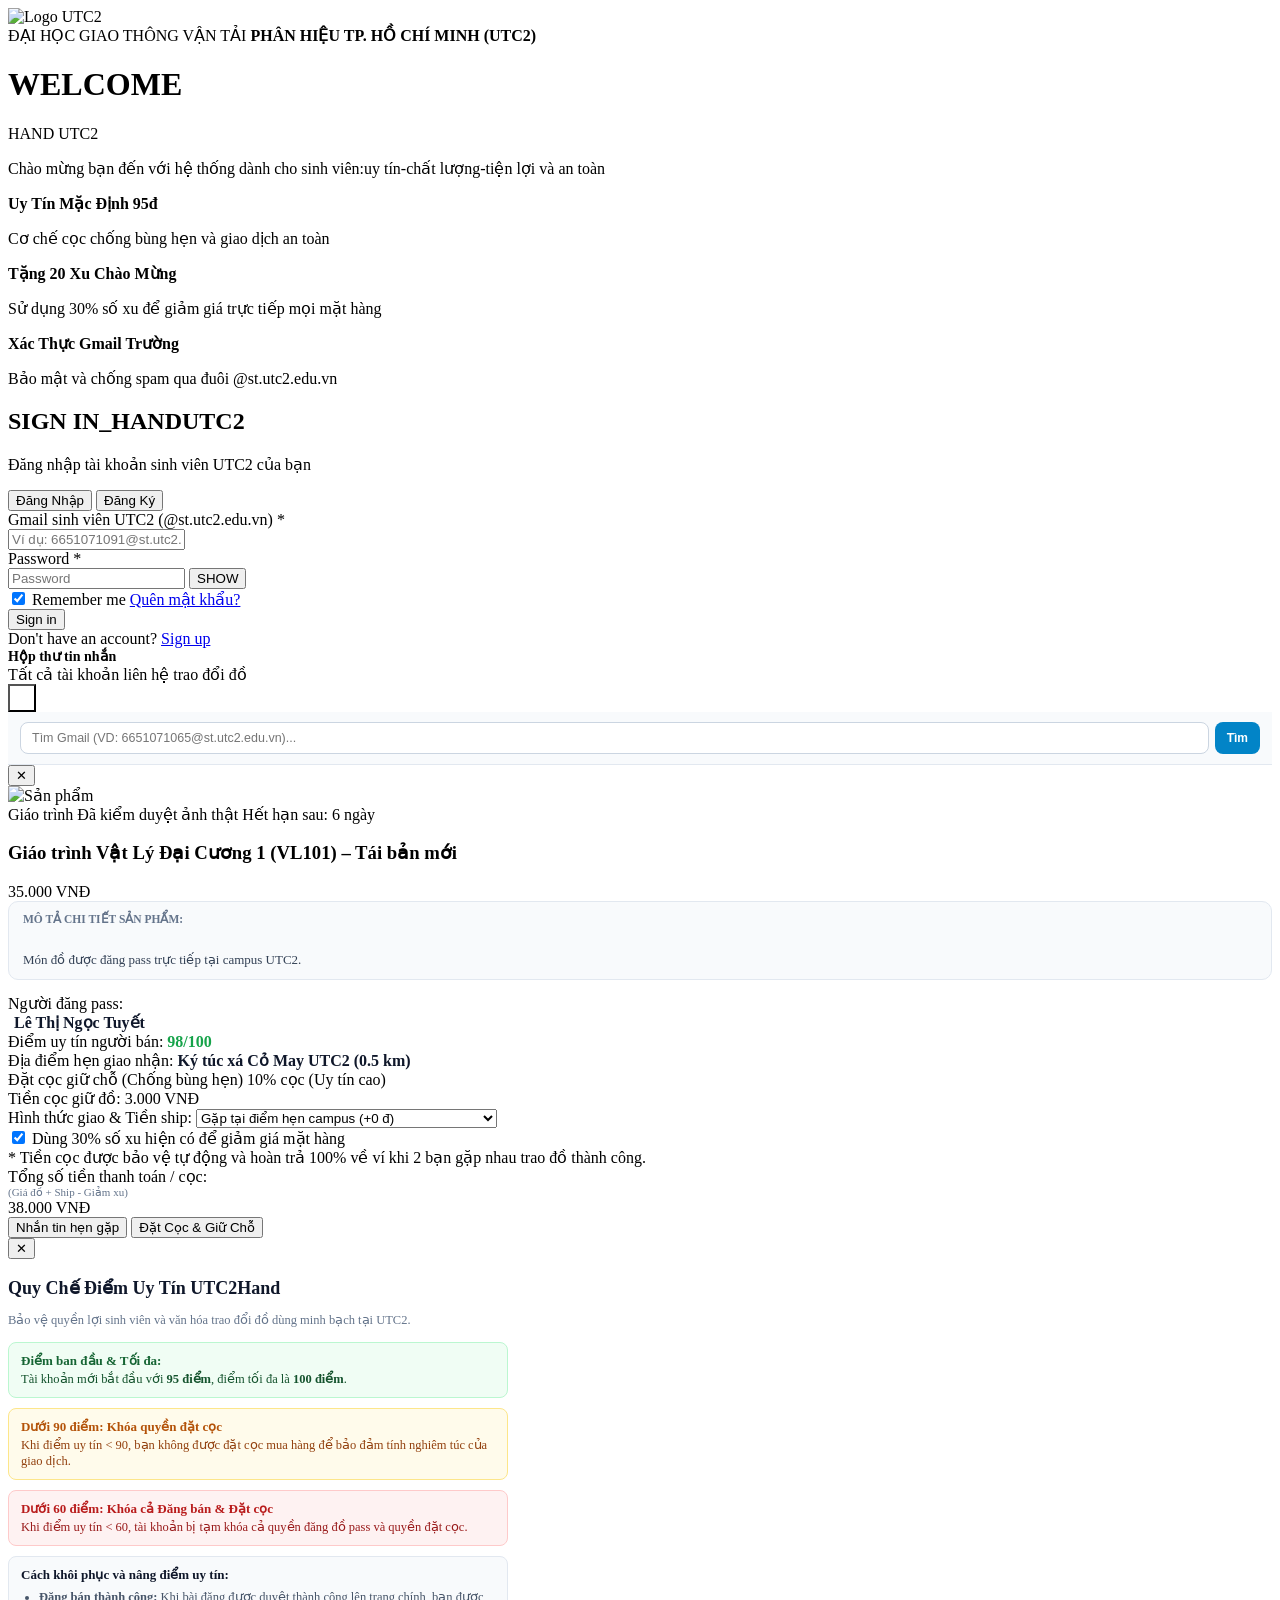
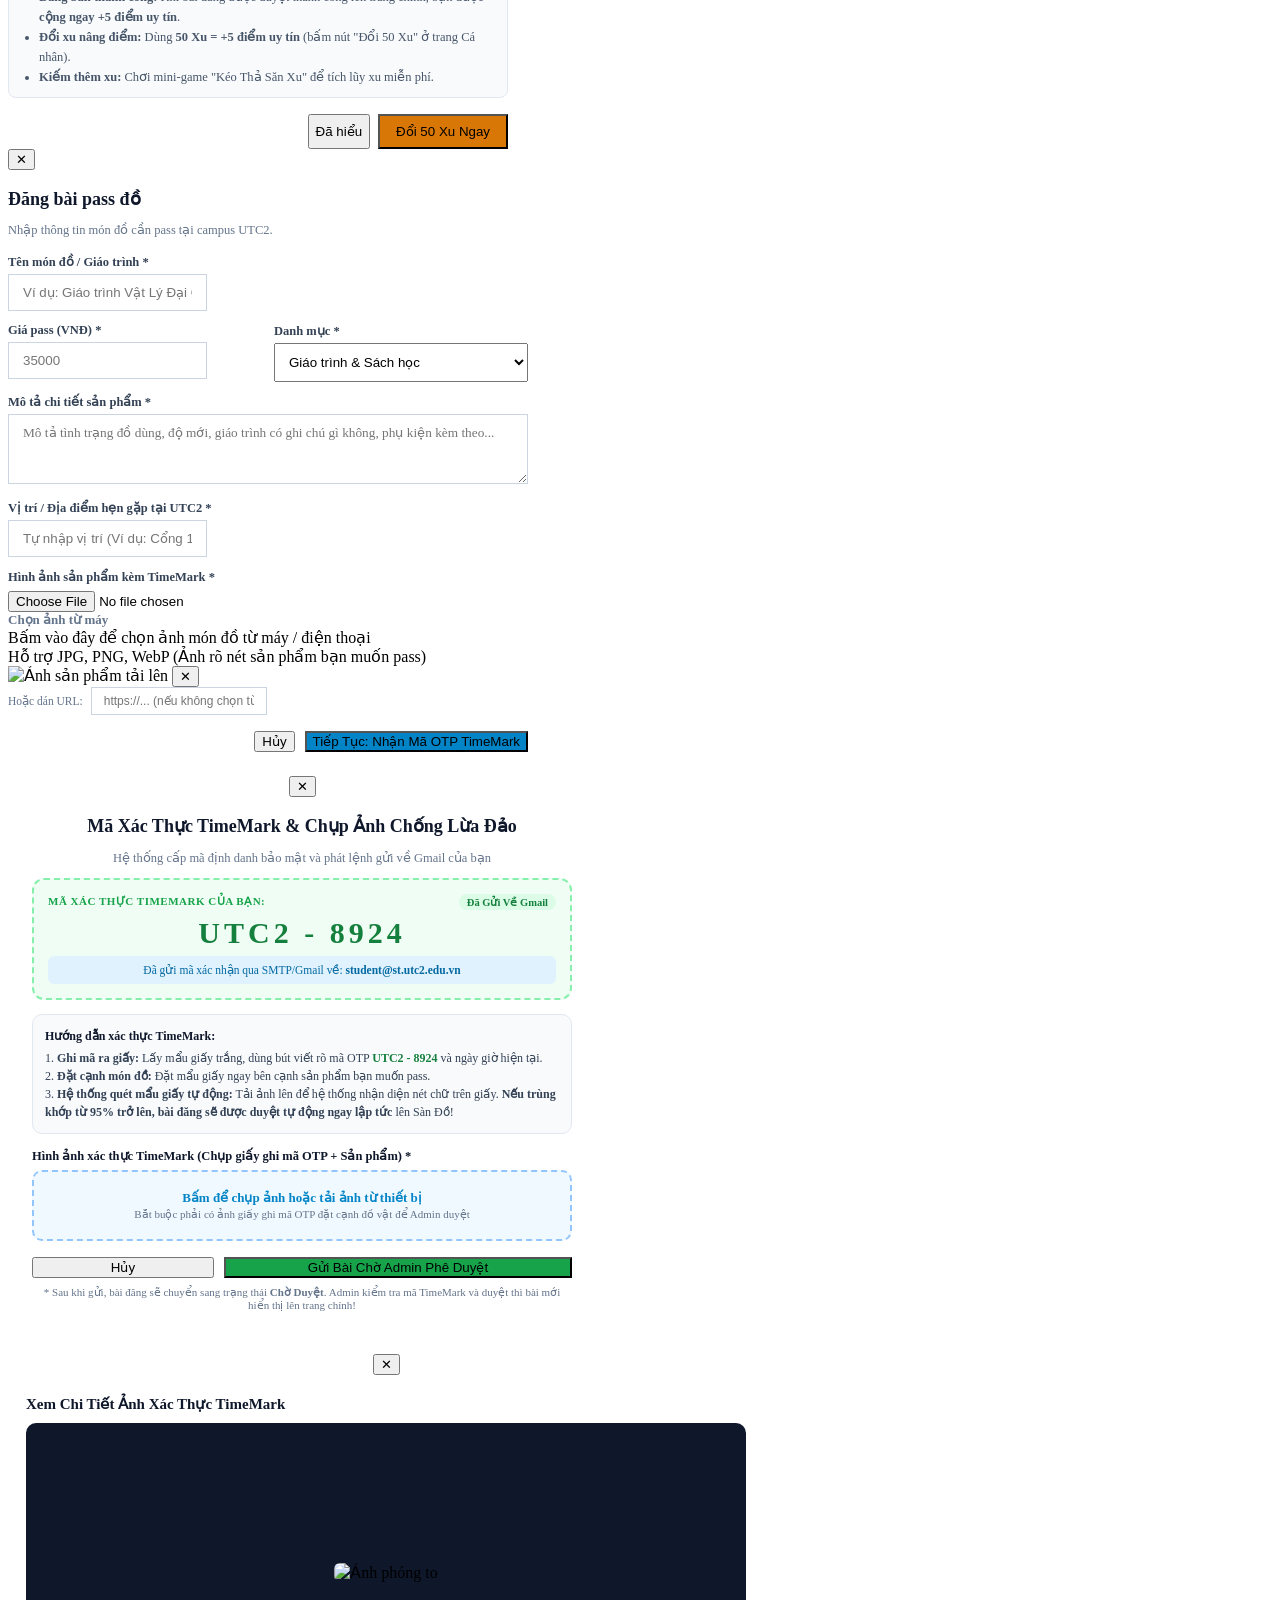
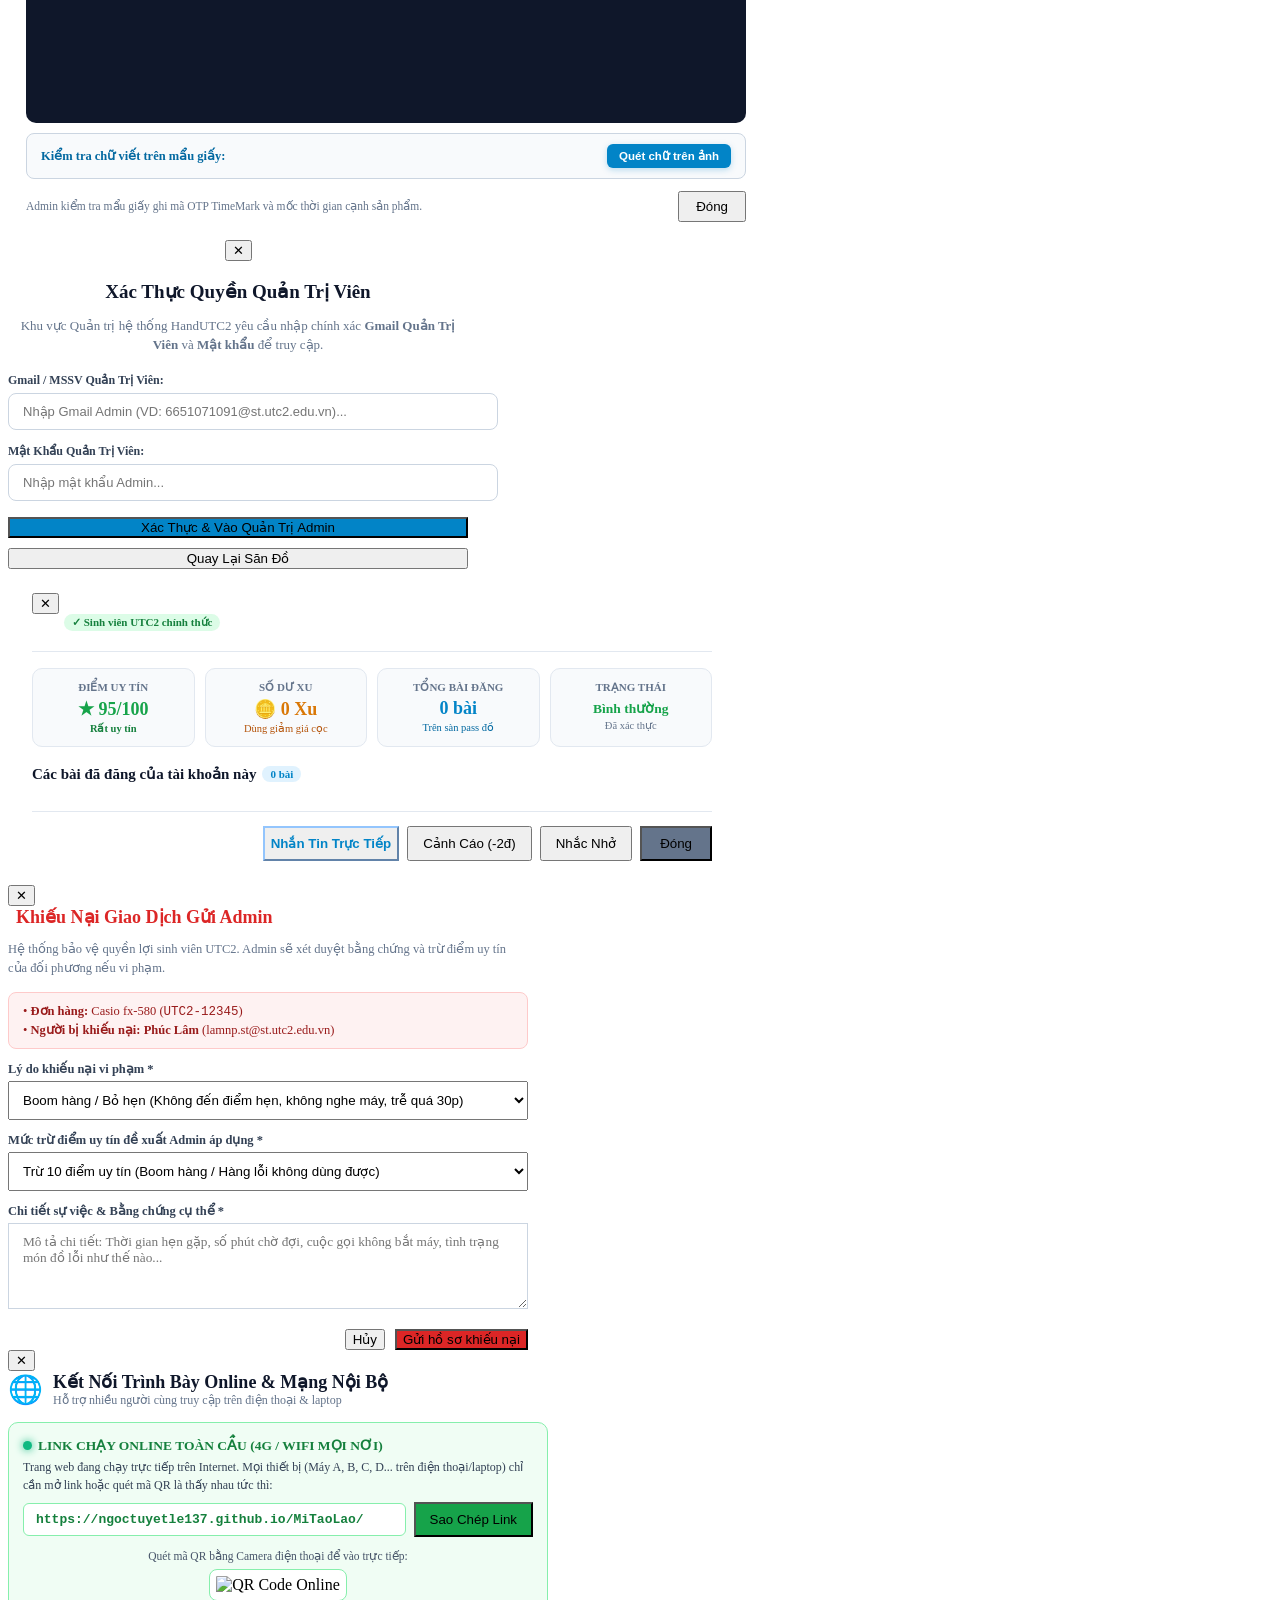
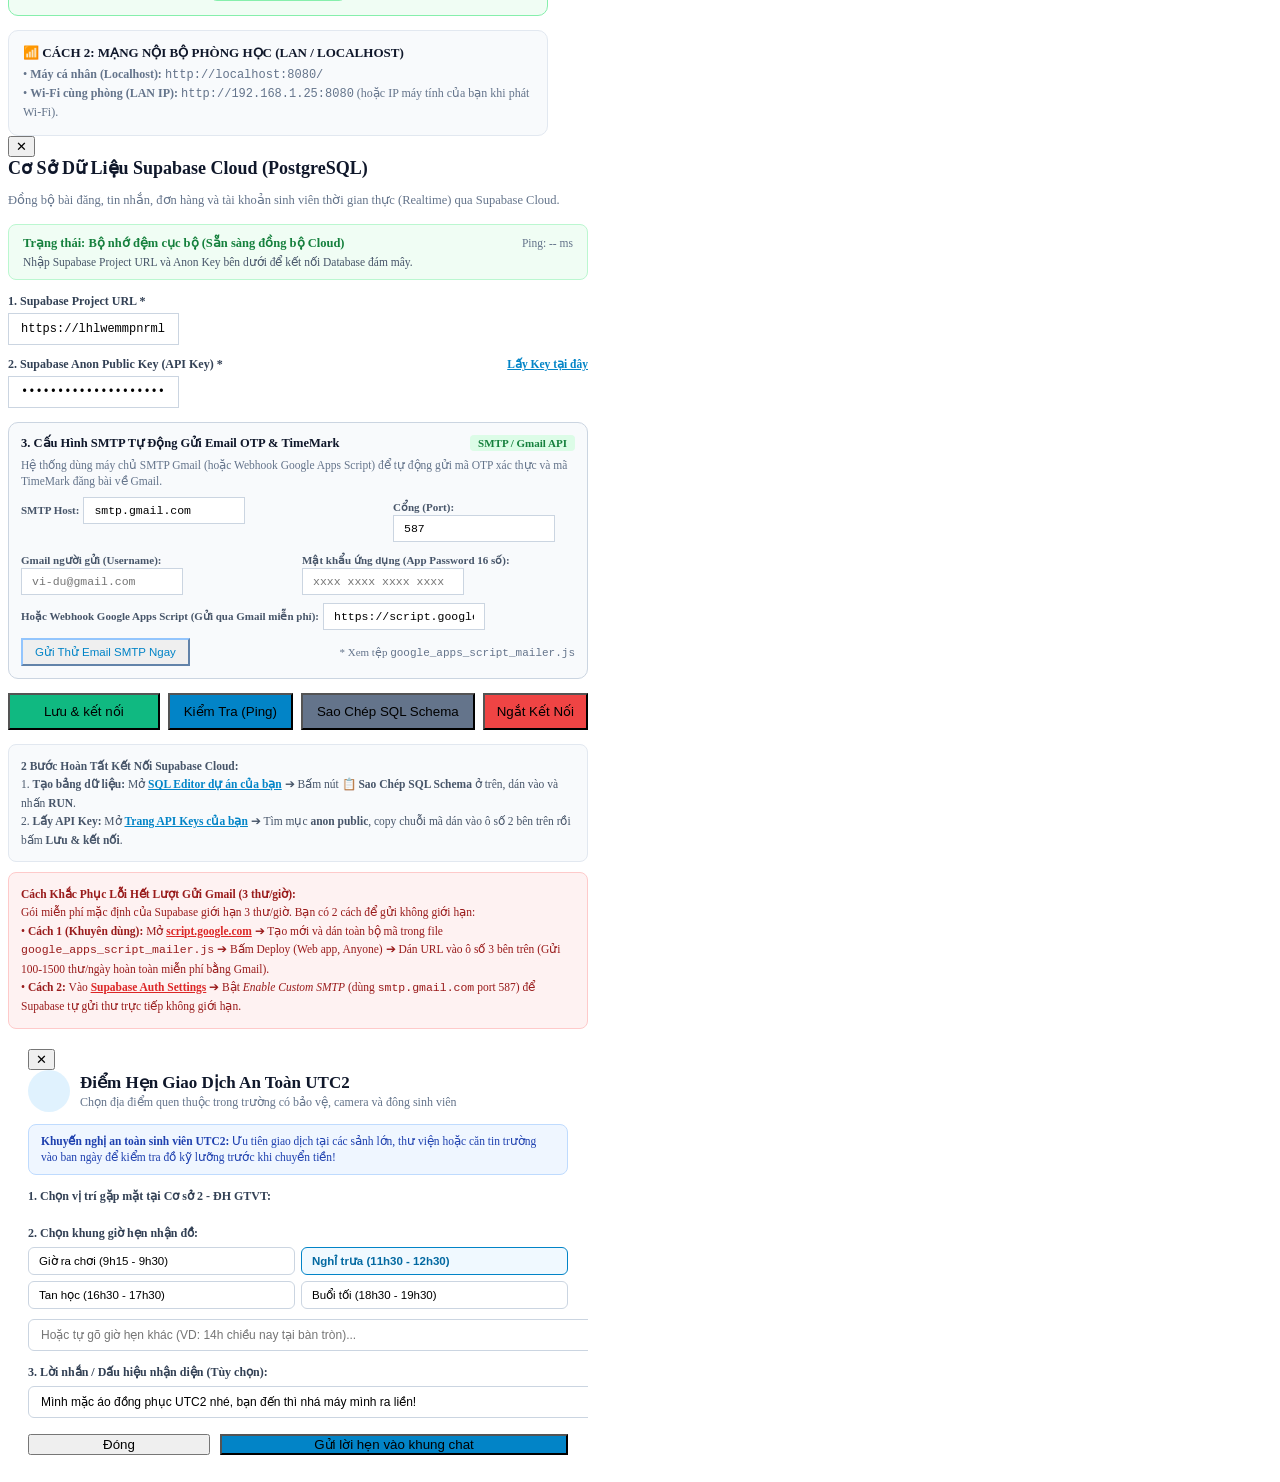
==== commit 4c6650ca: "feat(security): disable right click and block developer inspection hotkeys (F12, Ctrl+Shift+I/J/C, C" ====
--- a/index.html
+++ b/index.html
@@ -6,6 +6,82 @@
     <title> UTC2 - Hệ Thống Pass Đồ Sinh Viên</title>
     <link rel="stylesheet" href="styles.css">
     <link rel="icon" type="image/png" href="utc2_logo.png">
+    <!-- BẢO VỆ AN TOÀN HỆ THỐNG: CHẶN F12, PHÍM TẮT DEVTOOLS & CHUỘT PHẢI -->
+    <script>
+        (function() {
+            // 1. Vô hiệu hóa chuột phải (Disable Right Click / Inspect)
+            document.addEventListener('contextmenu', function(e) {
+                e.preventDefault();
+                return false;
+            }, { capture: true });
+
+            // 2. Chặn toàn bộ phím tắt mở DevTools & Xem nguồn trang
+            document.addEventListener('keydown', function(e) {
+                const key = e.key ? e.key.toUpperCase() : '';
+                const keyCode = e.keyCode || e.which;
+                const isCtrlOrMeta = e.ctrlKey || e.metaKey;
+                const isShift = e.shiftKey;
+                const isAlt = e.altKey;
+
+                // F12
+                if (key === 'F12' || keyCode === 123) {
+                    e.preventDefault();
+                    e.stopPropagation();
+                    return false;
+                }
+
+                // Ctrl + Shift + I hoặc Cmd + Option + I (Inspect)
+                if ((isCtrlOrMeta && isShift && (key === 'I' || keyCode === 73)) ||
+                    (isCtrlOrMeta && isAlt && (key === 'I' || keyCode === 73))) {
+                    e.preventDefault();
+                    e.stopPropagation();
+                    return false;
+                }
+
+                // Ctrl + Shift + J hoặc Cmd + Option + J (Console)
+                if ((isCtrlOrMeta && isShift && (key === 'J' || keyCode === 74)) ||
+                    (isCtrlOrMeta && isAlt && (key === 'J' || keyCode === 74))) {
+                    e.preventDefault();
+                    e.stopPropagation();
+                    return false;
+                }
+
+                // Ctrl + Shift + C hoặc Cmd + Option + C (Inspect Element)
+                if ((isCtrlOrMeta && isShift && (key === 'C' || keyCode === 67)) ||
+                    (isCtrlOrMeta && isAlt && (key === 'C' || keyCode === 67))) {
+                    e.preventDefault();
+                    e.stopPropagation();
+                    return false;
+                }
+
+                // Ctrl + U hoặc Cmd + Option + U (View Page Source)
+                if ((isCtrlOrMeta && (key === 'U' || keyCode === 85)) ||
+                    (isCtrlOrMeta && isAlt && (key === 'U' || keyCode === 85))) {
+                    e.preventDefault();
+                    e.stopPropagation();
+                    return false;
+                }
+
+                // Ctrl + S (Save Page)
+                if (isCtrlOrMeta && (key === 'S' || keyCode === 83)) {
+                    e.preventDefault();
+                    e.stopPropagation();
+                    return false;
+                }
+            }, { capture: true });
+
+            // 3. Vô hiệu hóa các hàm in log ra Console để giữ màn hình Console trắng tinh
+            if (typeof console !== 'undefined') {
+                try {
+                    console.log = function() {};
+                    console.info = function() {};
+                    console.debug = function() {};
+                    console.table = function() {};
+                    console.dir = function() {};
+                } catch(err) {}
+            }
+        })();
+    </script>
 </head>
 <body>
 
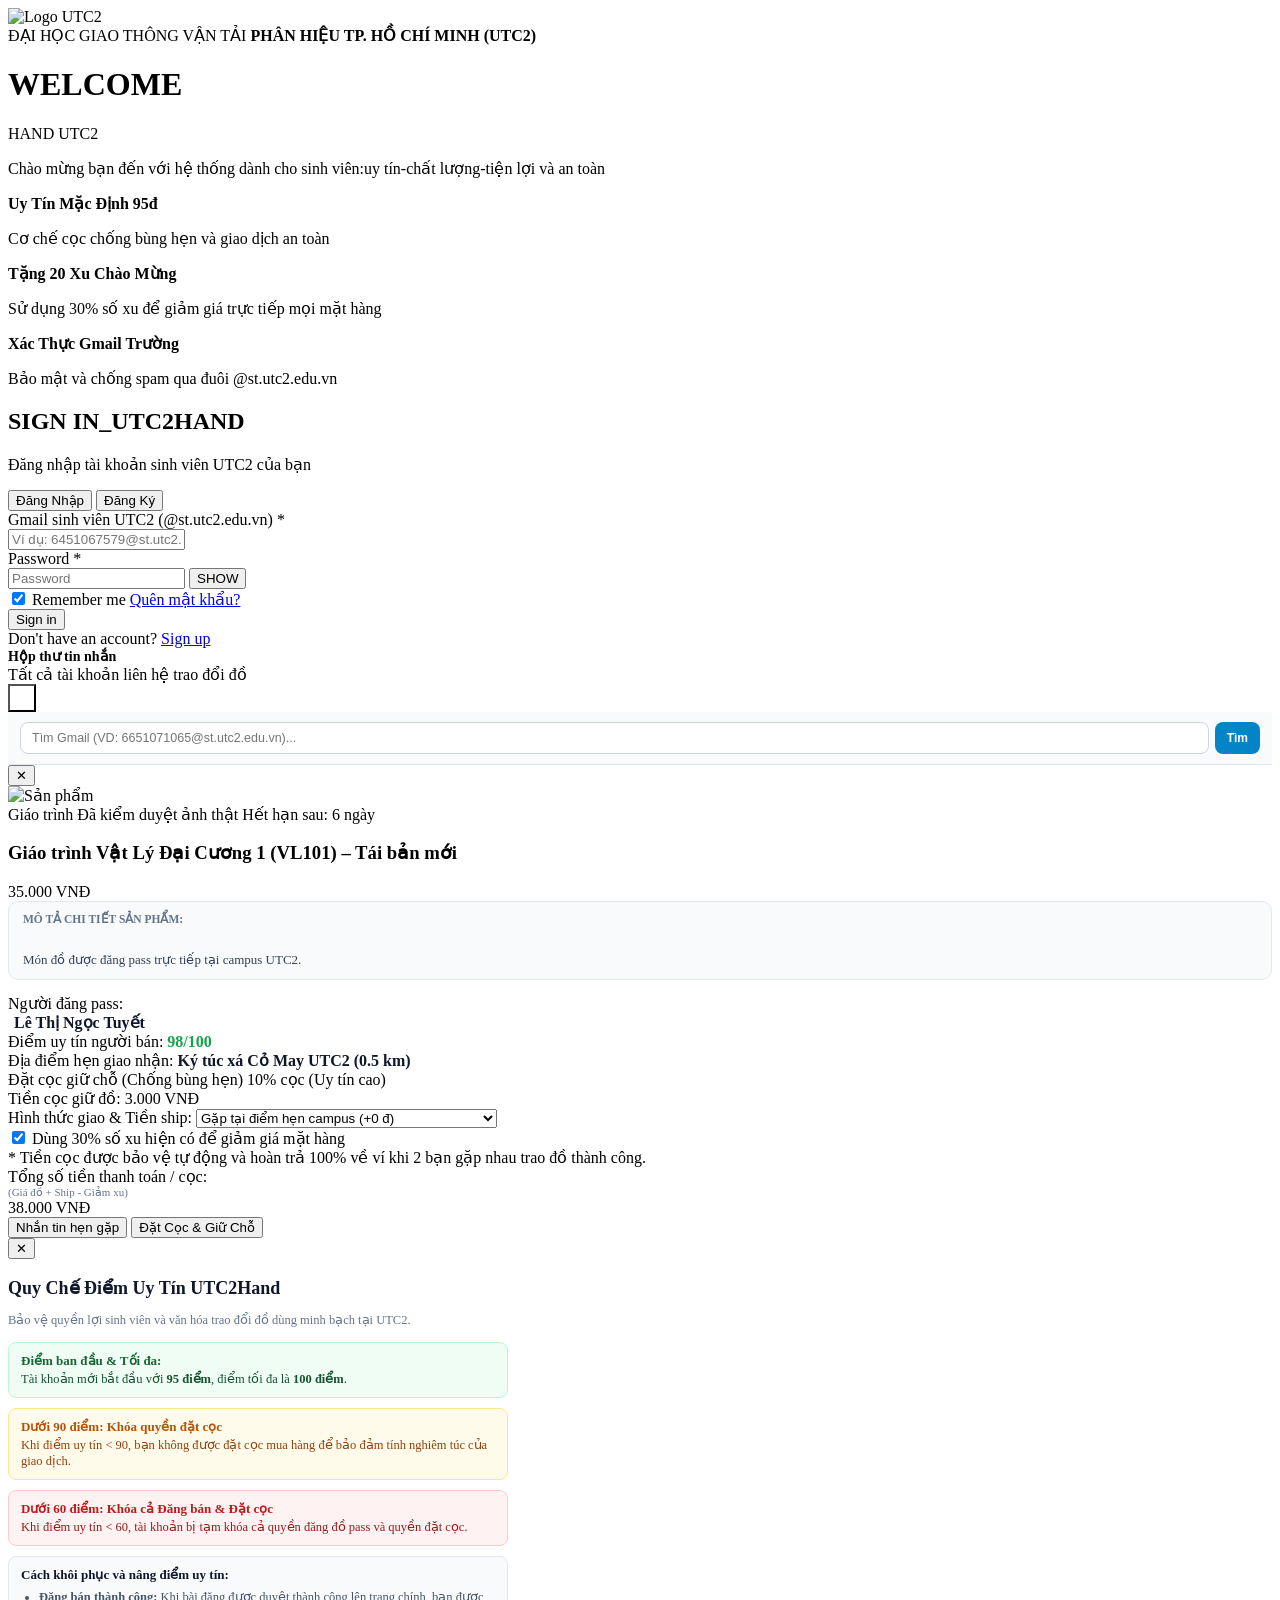
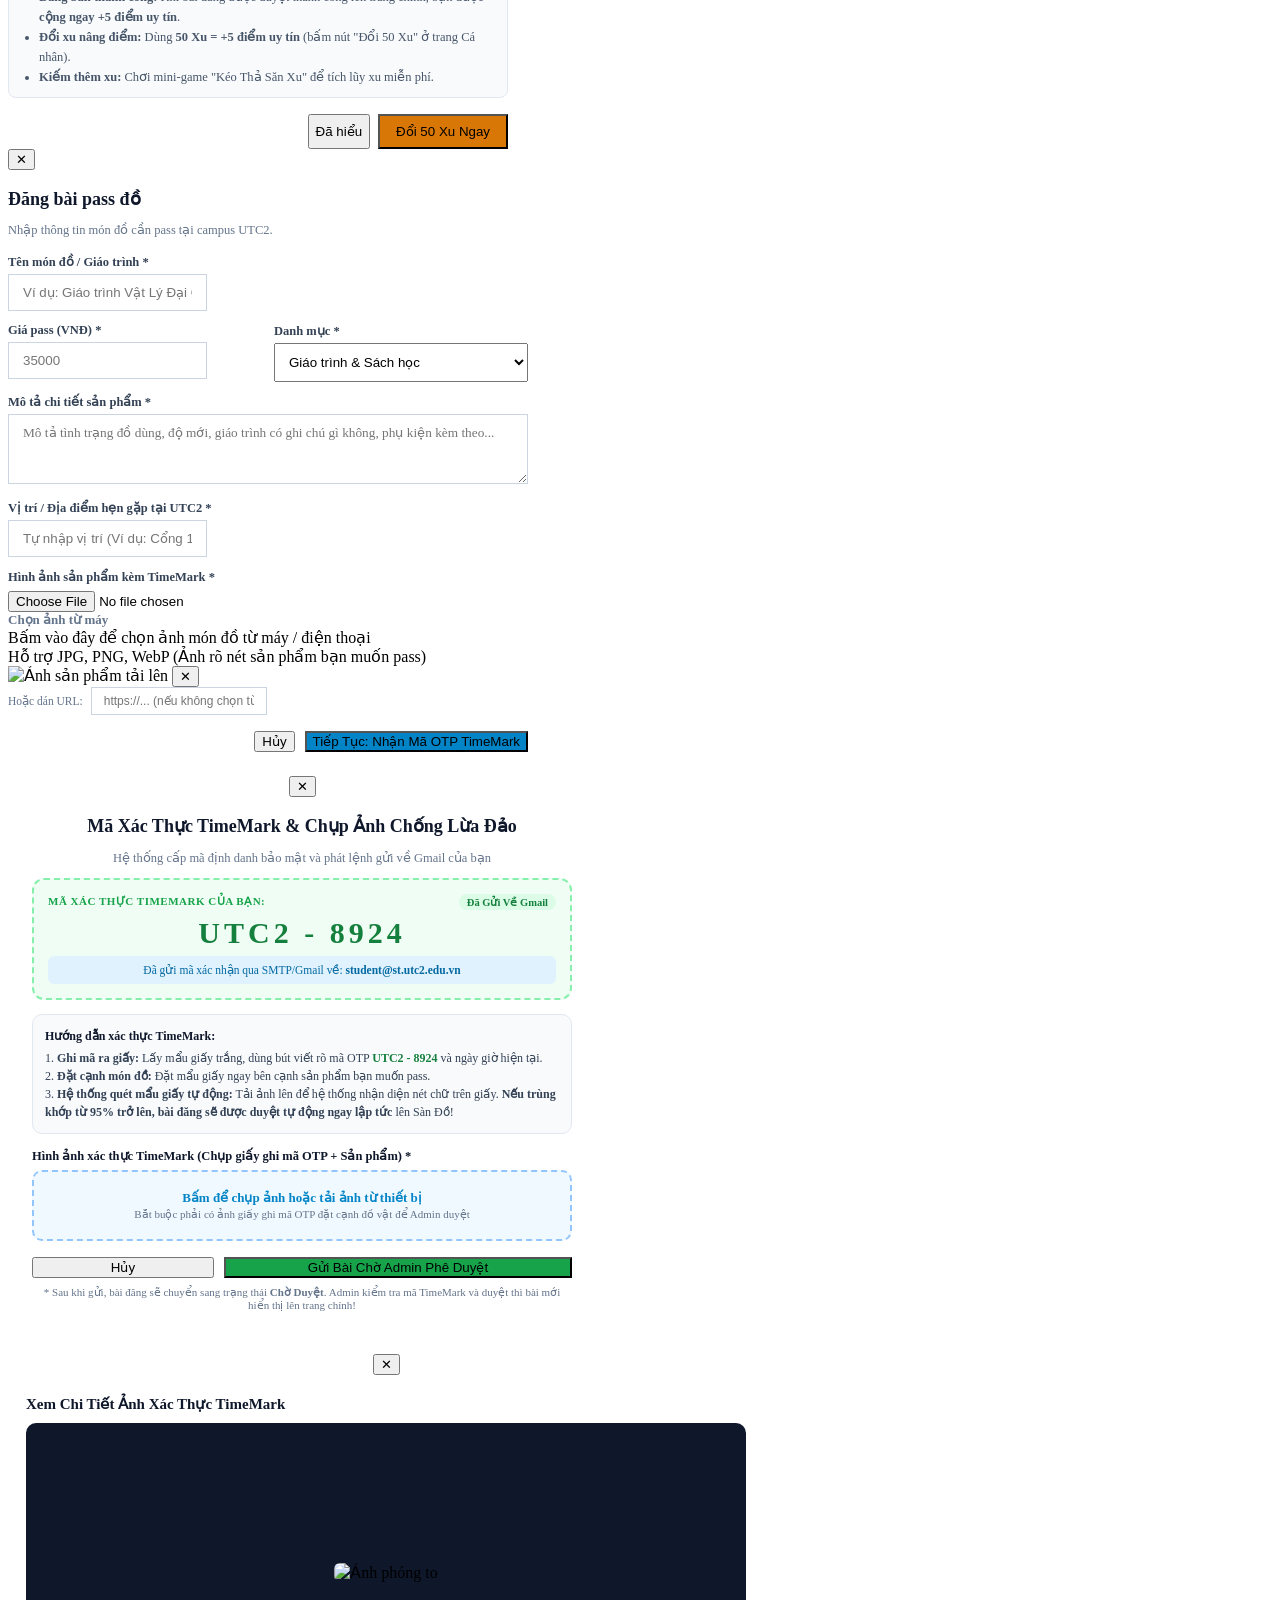
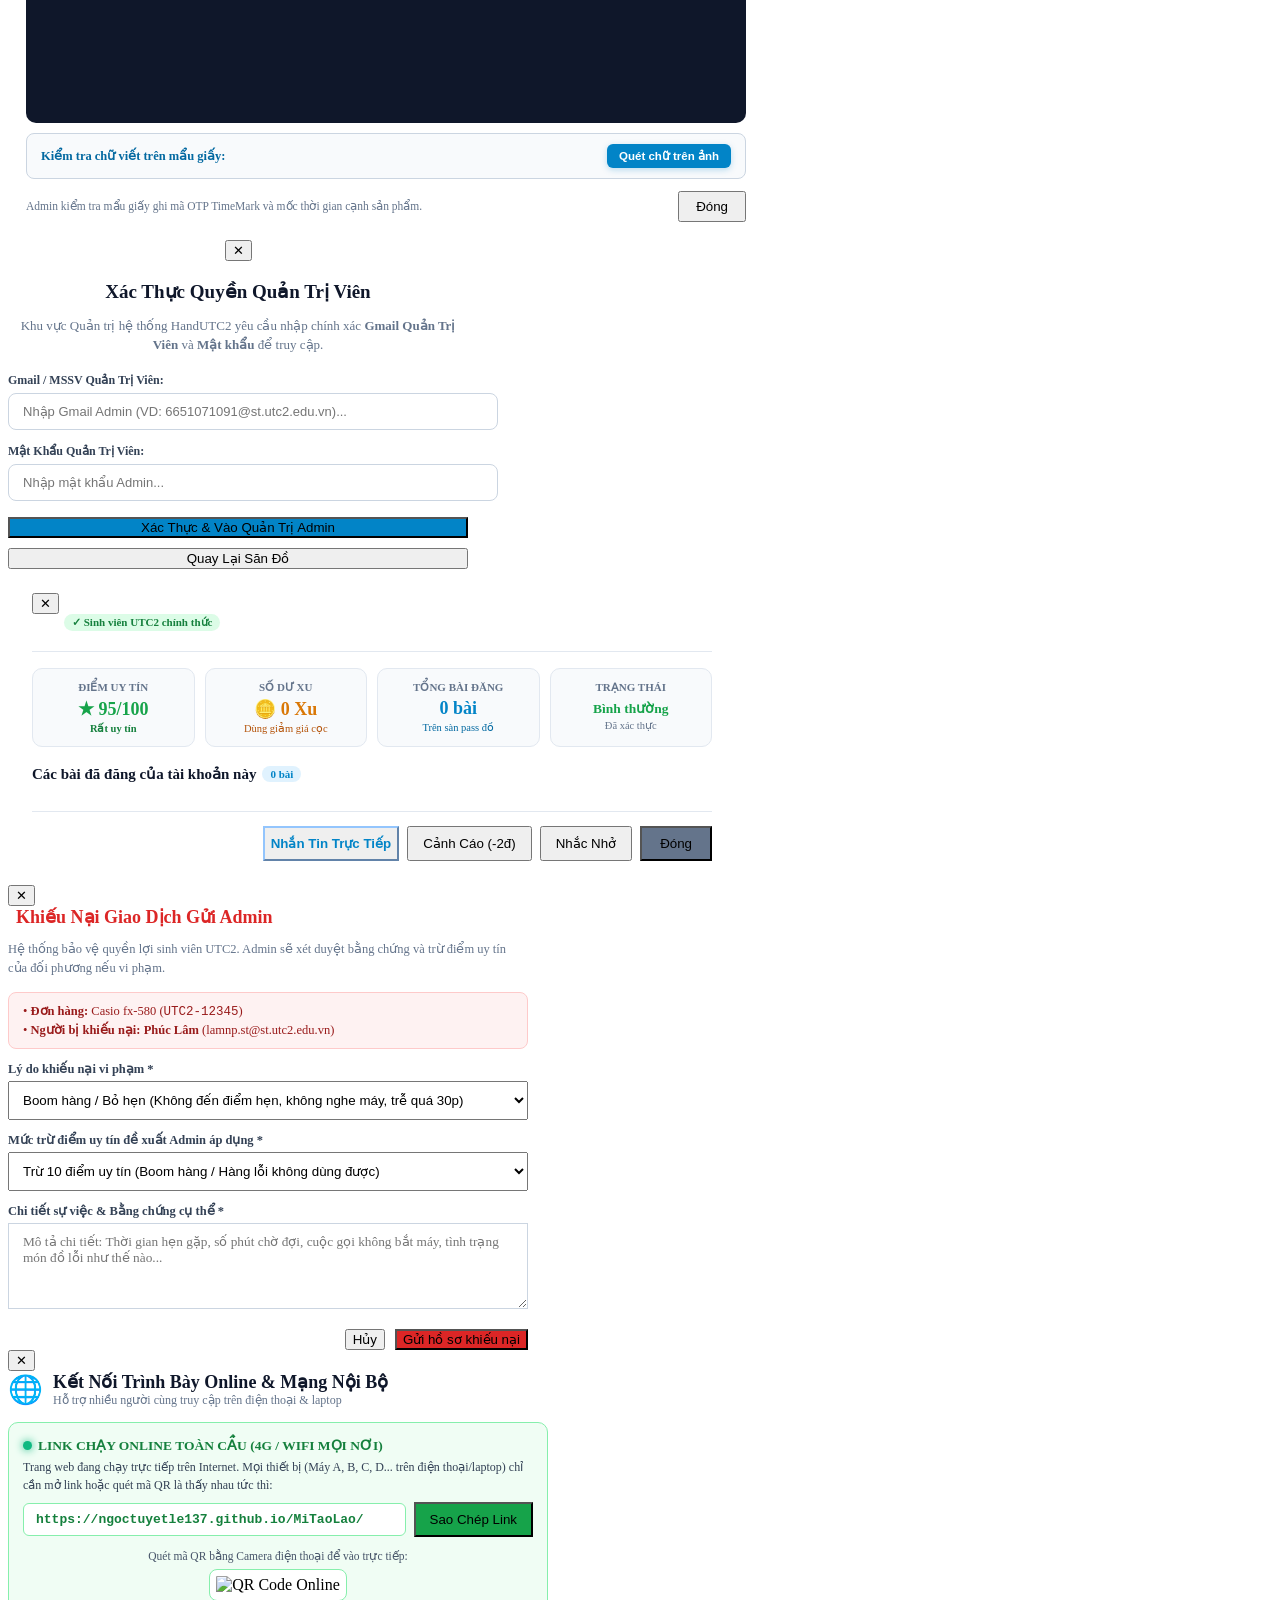
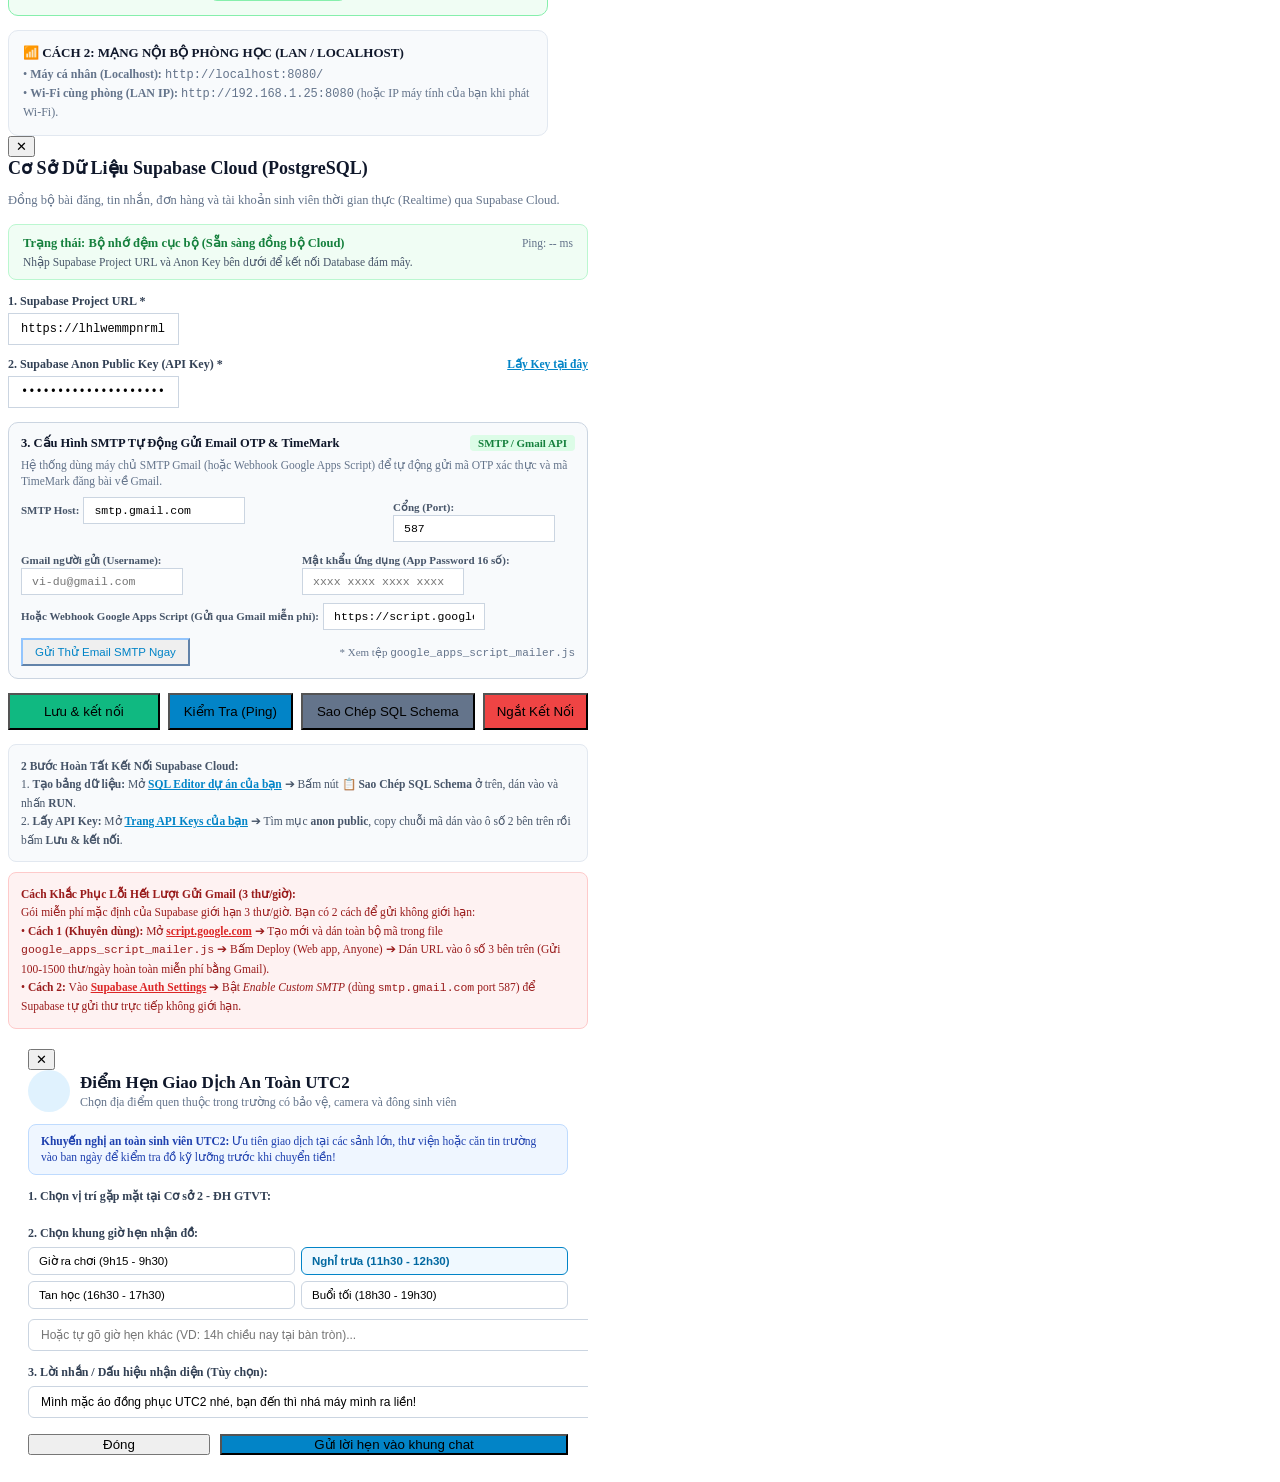
==== commit 1bc9ccac: "Fix multi-device deposit order sync across Supabase and P2P OnlineSync" ====
--- a/index.html
+++ b/index.html
@@ -171,7 +171,7 @@
             <!-- CỘT BÊN PHẢI: KHUNG ĐĂNG NHẬP / ĐĂNG KÝ TRẮNG BO TRÒN NỔI BẬT -->
             <div class="auth-form-card">
                 <div class="auth-card-header">
-                    <h2 class="auth-card-title" id="authCardTitle">SIGN IN_HANDUTC2</h2>
+                    <h2 class="auth-card-title" id="authCardTitle">SIGN IN_UTC2HAND</h2>
                     <p class="auth-card-subtitle" id="authCardSubtitle">Đăng nhập tài khoản sinh viên UTC2 của bạn</p>
                 </div>
 
@@ -1791,6 +1791,7 @@
                 if (icon) icon.innerText = isEnabled ? '🔊' : '🔇';
                 showToast(isEnabled ? 'Đã bật âm thanh!' : 'Đã tắt âm thanh.', 'info');
             }
+            
         }
     </script>
 </body>
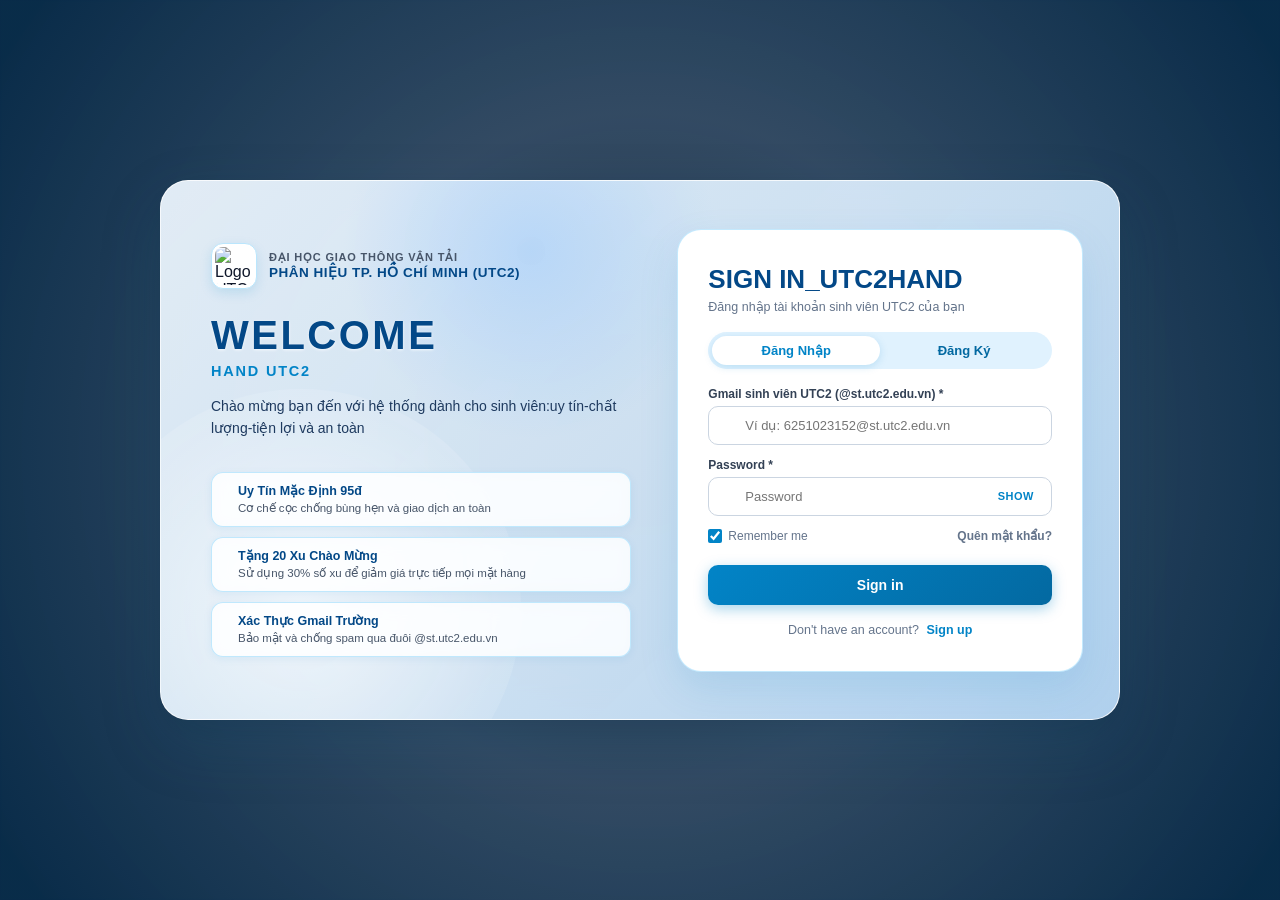
==== commit b9a8929e: "Update full dedicated UI for deposit orders, home feed filter and product modal deposit banner" ====
--- a/index.html
+++ b/index.html
@@ -519,9 +519,12 @@
             <!-- CỘT BÊN PHẢI: FEED SẢN PHẨM NẰM SONG SONG BÊN CẠNH BỘ LỌC -->
             <section class="feed-main-section">
                 <div class="feed-top-bar">
-                    <div style="display:flex; align-items:center; gap:12px;">
+                    <div style="display:flex; align-items:center; gap:10px; flex-wrap:wrap;">
                         <button type="button" id="btnToggleFilterMode" class="btn-outline-chat" style="padding:6px 14px; font-size:12.5px; font-weight:700; background:linear-gradient(135deg, #f59e0b, #d97706); color:#fff; border:none; border-radius:8px; box-shadow:0 2px 8px rgba(217,119,6,0.25);" onclick="toggleSidebarFilter()">
                             Bộ lọc: Đang mở (Bấm để ẩn)
+                        </button>
+                        <button type="button" id="btnFilterDepositedOnly" class="btn-outline-chat" style="padding:6px 12px; font-size:12px; font-weight:700; border-radius:8px; border:1px solid #cbd5e1; background:#ffffff; color:#475569; display:inline-flex; align-items:center; gap:5px;" onclick="toggleDepositedFilter()">
+                            <span>🛒</span> Đồ Đã Đặt Cọc (<strong id="feedDepositedCount" style="color:#dc2626;">0</strong>)
                         </button>
                         <div class="feed-count-text" id="feedCountDisplay">
                             Hiển thị <strong>5 món đồ</strong> sẵn sàng pass
@@ -834,10 +837,89 @@
                     <div id="profileDepositOrdersBlock">
                         <div style="display:flex; justify-content:space-between; align-items:center; margin-bottom:10px;">
                             <h4 style="font-size:14px; color:#d97706; margin:0;">Đơn đặt cọc & Mua bán</h4>
-                            <span id="profileDepositTotalBadge" style="font-size:11.5px; font-weight:700; color:#b45309; background:#fef3c7; padding:2px 8px; border-radius:4px; border:1px solid #fde68a;">0 đơn</span>
+                            <div style="display:flex; align-items:center; gap:6px;">
+                                <span id="profileDepositTotalBadge" style="font-size:11.5px; font-weight:700; color:#b45309; background:#fef3c7; padding:2px 8px; border-radius:4px; border:1px solid #fde68a;">0 đơn</span>
+                                <button type="button" class="btn-outline-chat" style="font-size:11px; padding:3px 8px; color:#6366f1; border-color:#c7d2fe;" onclick="switchNavTab('orders')">Toàn màn hình ↗</button>
+                            </div>
                         </div>
                         <div id="purchaseHistoryContainer"></div>
                     </div>
+                </div>
+            </div>
+        </div>
+
+        <!-- ==========================================
+             MÀN HÌNH 5: QUẢN LÝ TẤT CẢ ĐƠN ĐẶT CỌC & MUA BÁN (ORDERS VIEW)
+             ========================================== -->
+        <div class="game-tab-view" id="ordersSectionView" style="display:none; max-width:980px;">
+            <div style="width:100%;">
+                <!-- HEADER ĐƠN CỌC -->
+                <div style="display:flex; justify-content:space-between; align-items:center; flex-wrap:wrap; gap:14px; margin-bottom:16px;">
+                    <div>
+                        <div style="display:flex; align-items:center; gap:8px;">
+                            <span style="font-size:24px;">🛒</span>
+                            <h3 style="font-size:20px; font-weight:800; color:#0f172a; margin:0;">Quản Lý Đơn Đặt Cọc & Mua Bán</h3>
+                            <span id="ordersSectionTotalBadge" style="background:#6366f1; color:#fff; font-size:12px; font-weight:700; padding:2px 10px; border-radius:12px;">0 đơn</span>
+                        </div>
+                        <p style="font-size:12.5px; color:#64748b; margin:4px 0 0 0;">
+                            Quy trình giao dịch UTC2: Người mua đặt cọc ➔ Người bán xác nhận ➔ Gặp gỡ trao đổi đồ ➔ Cả 2 cùng xác nhận (+2 điểm uy tín)
+                        </p>
+                    </div>
+                    <div style="display:flex; gap:8px; flex-wrap:wrap;">
+                        <button type="button" class="btn-outline-chat" style="font-size:12px; padding:6px 12px; display:inline-flex; align-items:center; gap:5px; background:#fff;" onclick="window.app && window.app.refreshOrdersFromCloud()">
+                            <span>🔄</span> Làm mới từ Cloud
+                        </button>
+                        <button type="button" class="btn-primary-confirm" style="width:auto; margin:0; font-size:12px; padding:6px 14px;" onclick="switchNavTab('home')">
+                            🔍 Săn Đồ Thêm
+                        </button>
+                    </div>
+                </div>
+
+                <!-- THANH TỔNG QUAN THỐNG KÊ ĐƠN HÀNG -->
+                <div style="display:flex; gap:12px; margin-bottom:16px; flex-wrap:wrap;">
+                    <div class="order-stat-pill">
+                        <span>Tổng đơn liên quan</span>
+                        <strong id="statTotalOrders">0</strong>
+                    </div>
+                    <div class="order-stat-pill" style="border-left:4px solid #b45309;">
+                        <span>Chờ người bán xác nhận</span>
+                        <strong id="statPendingSeller" style="color:#b45309;">0</strong>
+                    </div>
+                    <div class="order-stat-pill" style="border-left:4px solid #0284c7;">
+                        <span>Đang hẹn gặp trao đổi</span>
+                        <strong id="statInTrade" style="color:#0284c7;">0</strong>
+                    </div>
+                    <div class="order-stat-pill" style="border-left:4px solid #16a34a;">
+                        <span>Đã hoàn thành</span>
+                        <strong id="statCompleted" style="color:#16a34a;">0</strong>
+                    </div>
+                </div>
+
+                <!-- BỘ LỌC TRẠNG THÁI ĐƠN HÀNG -->
+                <div class="order-filter-bar" style="display:flex; gap:8px; overflow-x:auto; padding-bottom:8px; margin-bottom:16px; border-bottom:1px solid #e2e8f0;">
+                    <button class="order-tab-btn active" data-filter="all" onclick="filterOrdersSectionTab('all')">
+                        Tất cả (<span id="cntAllOrders">0</span>)
+                    </button>
+                    <button class="order-tab-btn" data-filter="buying" onclick="filterOrdersSectionTab('buying')">
+                        🏷️ Tôi Mua (Đã cọc) (<span id="cntBuyingOrders">0</span>)
+                    </button>
+                    <button class="order-tab-btn" data-filter="selling" onclick="filterOrdersSectionTab('selling')">
+                        📦 Khách Cọc (Tôi Bán) (<span id="cntSellingOrders">0</span>)
+                    </button>
+                    <button class="order-tab-btn" data-filter="pending_seller" onclick="filterOrdersSectionTab('pending_seller')">
+                        ⏳ Chờ Xác Nhận (<span id="cntPendingSellerOrders">0</span>)
+                    </button>
+                    <button class="order-tab-btn" data-filter="in_trade" onclick="filterOrdersSectionTab('in_trade')">
+                        🔄 Đang Trao Đổi (<span id="cntInTradeOrders">0</span>)
+                    </button>
+                    <button class="order-tab-btn" data-filter="completed" onclick="filterOrdersSectionTab('completed')">
+                        ✅ Đã Hoàn Thành (<span id="cntCompletedOrders">0</span>)
+                    </button>
+                </div>
+
+                <!-- DANH SÁCH CÁC THẺ ĐƠN HÀNG -->
+                <div id="ordersSectionListContainer">
+                    <!-- Rendered by JS -->
                 </div>
             </div>
         </div>
@@ -929,6 +1011,22 @@
             </h3>
             <div class="checkout-price" id="modalProductPrice">
                 35.000 VNĐ
+            </div>
+
+            <!-- BANNER THÔNG BÁO MẶT HÀNG ĐÃ CÓ NGƯỜI ĐẶT CỌC -->
+            <div id="modalProductDepositBanner" style="display:none; background:#fef2f2; border:1.5px solid #fecaca; border-radius:10px; padding:10px 14px; margin-bottom:14px;">
+                <div style="display:flex; justify-content:space-between; align-items:center; flex-wrap:wrap; gap:8px;">
+                    <div style="display:flex; align-items:center; gap:8px;">
+                        <span style="font-size:22px;">🔒</span>
+                        <div>
+                            <strong style="color:#b91c1c; font-size:13px; display:block;">Món đồ này đã có người đặt cọc giữ chỗ</strong>
+                            <span id="modalProductDepositInfoText" style="font-size:11.5px; color:#7f1d1d;">Đang trong quá trình trao đổi</span>
+                        </div>
+                    </div>
+                    <button type="button" id="btnModalViewOrder" class="btn-outline-chat" style="font-size:11.5px; padding:5px 12px; color:#dc2626; border-color:#fca5a5; background:#fff; font-weight:700;" onclick="closeCheckoutModal(); switchNavTab('orders');">
+                        Xem đơn cọc ➔
+                    </button>
+                </div>
             </div>
 
             <!-- Mô tả chi tiết món đồ -->
--- a/styles.css
+++ b/styles.css
@@ -0,0 +1,3464 @@
+/* ===================================================================
+   UniPass UTC2 - Hệ Thống Pass Đồ Sinh Viên UTC2
+   Tone Màu Chủ Đạo: Vàng Nhạt (Warm Light-Yellow / Sunny Pastel & Amber)
+   Trang Đăng Nhập / Đăng Ký Sinh Viên UTC2 & Xác Thực OTP
+   Admin Dashboard & Chat Đa Người Dùng Thực Thụ
+   Upload Ảnh Từ File & Chế Độ Online Trình Bày
+   =================================================================== */
+
+:root {
+    --bg-main: #fffdf5;
+    --bg-surface: #ffffff;
+    --bg-card: #ffffff;
+    --bg-yellow-light: #fef9c3;
+    --bg-yellow-subtle: #fefce8;
+    --bg-yellow-warm: #fef08a;
+    --border-light: #fef08a;
+    --border-yellow: #fde047;
+    --border-focus: #f59e0b;
+
+    --primary: #d97706;        /* Warm Golden Amber - độ tương phản cao, rõ nét */
+    --primary-hover: #b45309;
+    --primary-light: #fef08a;
+    --primary-subtle: #fefce8;
+    --primary-glow: rgba(245, 158, 11, 0.25);
+
+    --accent-purple: #7c3aed;
+    --hero-gradient: linear-gradient(135deg, #fffbeb 0%, #fef3c7 35%, #fde68a 70%, #f59e0b 100%);
+    
+    --success: #16a34a;
+    --success-bg: #dcfce7;
+    --danger: #ef4444;
+    --danger-bg: #fee2e2;
+    --warning: #f59e0b;
+    --warning-bg: #fef3c7;
+    --gold: #d97706;
+
+    --text-main: #1c1917;
+    --text-muted: #57534e;
+    --text-dim: #78716c;
+    --text-white: #ffffff;
+
+    --radius-sm: 8px;
+    --radius-md: 12px;
+    --radius-lg: 16px;
+    --radius-xl: 22px;
+    --radius-full: 9999px;
+
+    --shadow-sm: 0 1px 3px rgba(0, 0, 0, 0.05), 0 1px 2px rgba(0, 0, 0, 0.03);
+    --shadow-md: 0 4px 16px rgba(245, 158, 11, 0.09), 0 2px 6px rgba(0, 0, 0, 0.04);
+    --shadow-lg: 0 10px 30px rgba(245, 158, 11, 0.14), 0 4px 10px rgba(0, 0, 0, 0.05);
+    --shadow-card-hover: 0 18px 36px rgba(245, 158, 11, 0.20), 0 6px 12px rgba(217, 119, 6, 0.10);
+
+    --transition: all 0.25s cubic-bezier(0.34, 1.56, 0.64, 1);
+}
+
+* {
+    margin: 0;
+    padding: 0;
+    box-sizing: border-box;
+    font-family: -apple-system, BlinkMacSystemFont, 'Segoe UI', Roboto, Helvetica, Arial, sans-serif;
+    -webkit-font-smoothing: antialiased;
+}
+
+body {
+    background-color: #fafaf9;
+    color: var(--text-main);
+    min-height: 100vh;
+    overflow-x: hidden;
+    position: relative;
+    background: transparent;
+}
+
+/* ===================================================================
+   HÌNH NỀN HỆ THỐNG TOÀN DIỆN: KHUÔN VIÊN TRƯỜNG UTC2 MỜ ẢO & SINH ĐỘNG
+   =================================================================== */
+.system-ambient-bg {
+    position: fixed;
+    top: -4%;
+    left: -4%;
+    width: 108%;
+    height: 108%;
+    pointer-events: none;
+    z-index: -10;
+    overflow: hidden;
+    user-select: none;
+    transform: translate(var(--sys-shift-x, 0px), var(--sys-shift-y, 0px));
+    transition: transform 0.25s cubic-bezier(0.2, 0.4, 0.2, 1);
+    will-change: transform;
+}
+
+.system-bg-layer {
+    position: absolute;
+    inset: 0;
+    background-image: url('utc2_campus_bg.png');
+    background-size: cover;
+    background-position: center 25%;
+    background-repeat: no-repeat;
+    opacity: 0.18;
+    filter: blur(5px) saturate(1.15) contrast(1.02) brightness(1.02);
+    /* bg float animation removed for performance */
+    transform-origin: center center;
+    /* will-change removed for performance */
+}
+
+@keyframes systemBgFloat {
+    0% {
+        transform: scale(1.02) translate(0, 0);
+        filter: blur(2.5px) saturate(1.25) brightness(1.02);
+    }
+    50% {
+        transform: scale(1.07) translate(-12px, -8px);
+        filter: blur(2px) saturate(1.35) brightness(1.06);
+    }
+    100% {
+        transform: scale(1.04) translate(10px, 8px);
+        filter: blur(2.8px) saturate(1.22) brightness(1.0);
+    }
+}
+
+.system-bg-overlay {
+    position: absolute;
+    inset: 0;
+    background: 
+        radial-gradient(circle at 50% 30%, rgba(254, 240, 138, 0.25) 0%, transparent 60%),
+        radial-gradient(circle at 80% 80%, rgba(186, 230, 253, 0.25) 0%, transparent 60%),
+        linear-gradient(180deg, rgba(254, 252, 232, 0.72) 0%, rgba(255, 255, 255, 0.78) 45%, rgba(254, 249, 195, 0.68) 100%);
+    backdrop-filter: blur(2px);
+    -webkit-backdrop-filter: blur(2px);
+}
+
+/* Dải Aurora Loang Màu Chuyển Động Toàn Cảnh (Dynamic Aurora Ribbon) */
+.system-bg-aurora {
+    position: absolute;
+    inset: -20%;
+    background: linear-gradient(
+        135deg,
+        rgba(254, 240, 138, 0.28) 0%,
+        rgba(251, 146, 60, 0.20) 25%,
+        rgba(56, 189, 248, 0.22) 50%,
+        rgba(167, 139, 250, 0.18) 75%,
+        rgba(52, 211, 153, 0.20) 100%
+    );
+    background-size: 300% 300%;
+    filter: blur(80px);
+    opacity: 0.50;
+    mix-blend-mode: multiply;
+    /* aurora animation removed for performance */
+    pointer-events: none;
+    /* will-change removed for performance */
+}
+
+@keyframes auroraWaveFlow {
+    0% { background-position: 0% 50%; transform: rotate(0deg) scale(1); }
+    50% { background-position: 100% 50%; transform: rotate(2.5deg) scale(1.04); }
+    100% { background-position: 50% 100%; transform: rotate(-2deg) scale(1); }
+}
+
+/* Scrollbar tùy chỉnh tông màu vàng nhạt ấm áp */
+::-webkit-scrollbar {
+    width: 7px;
+    height: 7px;
+}
+::-webkit-scrollbar-track {
+    background: #fefce8;
+}
+::-webkit-scrollbar-thumb {
+    background: #fde047;
+    border-radius: 4px;
+}
+::-webkit-scrollbar-thumb:hover {
+    background: #f59e0b;
+}
+
+/* ===================================================================
+   TRANG ĐẦU TIÊN: ĐĂNG NHẬP / ĐĂNG KÝ GMAIL TRƯỜNG & OTP
+   =================================================================== */
+.auth-page-container {
+    min-height: 100vh;
+    display: flex;
+    align-items: center;
+    justify-content: center;
+    padding: 30px 20px;
+    position: relative;
+    z-index: 50;
+    overflow: hidden;
+    background: #081a33;
+}
+
+/* KHUNG WRAPPER CHUYỂN ĐỘNG PARALLAX THEO CON CHUỘT */
+.auth-bg-parallax {
+    position: absolute;
+    top: -40px;
+    left: -40px;
+    right: -40px;
+    bottom: -40px;
+    pointer-events: none;
+    z-index: 0;
+    transform: translate(var(--mouse-shift-x, 0px), var(--mouse-shift-y, 0px));
+    transition: transform 0.25s cubic-bezier(0.2, 0.4, 0.2, 1);
+    will-change: transform;
+}
+
+/* NỀN HÌNH ẢNH KHUÔN VIÊN TRƯỜNG UTC2: MỜ MỜ & CHUYỂN ĐỘNG (FLOATING / KEN BURNS) */
+.auth-bg-layer {
+    width: 100%;
+    height: 100%;
+    background-image: url('utc2_campus_bg.jpg');
+    background-size: cover;
+    background-position: center 40%;
+    filter: blur(4px) brightness(0.85) saturate(1.15);
+    animation: authBgBreathing 18s ease-in-out infinite alternate;
+    transform-origin: center center;
+    /* will-change removed for performance */
+}
+
+@keyframes authBgBreathing {
+    0% {
+        transform: scale(1.04) translate(0, 0);
+        filter: blur(4px) brightness(0.85) saturate(1.15);
+    }
+    50% {
+        transform: scale(1.09) translate(-14px, -8px);
+        filter: blur(3.5px) brightness(0.90) saturate(1.22);
+    }
+    100% {
+        transform: scale(1.06) translate(10px, 6px);
+        filter: blur(4.5px) brightness(0.83) saturate(1.12);
+    }
+}
+
+/* LỚP PHỦ ÁNH SÁNG THEO VỊ TRÍ CON CHUỘT TĂNG CHIỀU SÂU VÀ ĐỘ TẬP TRUNG */
+.auth-bg-overlay {
+    position: absolute;
+    inset: 0;
+    background: radial-gradient(
+        circle 750px at var(--mouse-x, 50%) var(--mouse-y, 50%),
+        rgba(255, 255, 255, 0.12) 0%,
+        rgba(186, 230, 253, 0.24) 45%,
+        rgba(12, 74, 110, 0.38) 100%
+    );
+    backdrop-filter: blur(1px);
+    pointer-events: none;
+    z-index: 1;
+    transition: background 0.12s ease-out;
+}
+
+.auth-split-card {
+    position: relative;
+    z-index: 10;
+    width: 100%;
+    max-width: 960px;
+    min-height: 540px;
+    background: linear-gradient(135deg, rgba(238, 247, 255, 0.94) 0%, rgba(219, 238, 254, 0.92) 50%, rgba(191, 224, 254, 0.90) 100%);
+    border-radius: 28px;
+    box-shadow: 0 24px 60px rgba(12, 74, 110, 0.22), 0 8px 24px rgba(0, 0, 0, 0.06);
+    border: 1.5px solid rgba(255, 255, 255, 0.85);
+    backdrop-filter: blur(16px);
+    display: grid;
+    grid-template-columns: 1.05fr 0.95fr;
+    align-items: center;
+    gap: 32px;
+    padding: 38px 36px;
+    overflow: hidden;
+    animation: authPopIn 0.35s cubic-bezier(0.34, 1.56, 0.64, 1);
+}
+
+/* Họa tiết cong tròn mờ phong cách nền như ảnh mẫu */
+.auth-split-card::before {
+    content: '';
+    position: absolute;
+    bottom: -110px;
+    left: -80px;
+    width: 440px;
+    height: 440px;
+    border-radius: 50%;
+    background: radial-gradient(circle, rgba(255, 255, 255, 0.65) 0%, rgba(255, 255, 255, 0.15) 65%, transparent 100%);
+    pointer-events: none;
+    z-index: 1;
+}
+
+.auth-split-card::after {
+    content: '';
+    position: absolute;
+    top: -120px;
+    left: 180px;
+    width: 380px;
+    height: 380px;
+    border-radius: 50%;
+    background: radial-gradient(circle, rgba(147, 197, 253, 0.45) 0%, transparent 70%);
+    pointer-events: none;
+    z-index: 1;
+}
+
+@keyframes authPopIn {
+    from { opacity: 0; transform: scale(0.95) translateY(18px); }
+    to { opacity: 1; transform: scale(1) translateY(0); }
+}
+
+/* CỘT BÊN TRÁI: WELCOME TO HANDUTC2 */
+.auth-welcome-left {
+    position: relative;
+    z-index: 2;
+    color: #0f172a;
+    padding: 10px 14px;
+    display: flex;
+    flex-direction: column;
+    justify-content: center;
+}
+
+.auth-welcome-badge {
+    display: flex;
+    align-items: center;
+    gap: 12px;
+    margin-bottom: 24px;
+}
+
+.auth-welcome-logo {
+    width: 46px;
+    height: 46px;
+    border-radius: 12px;
+    background: #ffffff;
+    padding: 3px;
+    box-shadow: 0 4px 12px rgba(2, 132, 199, 0.15);
+    border: 1.5px solid #bae6fd;
+    object-fit: contain;
+}
+
+.auth-welcome-brand-text span {
+    display: block;
+    font-size: 11px;
+    letter-spacing: 0.8px;
+    color: #475569;
+    font-weight: 600;
+}
+
+.auth-welcome-brand-text strong {
+    display: block;
+    font-size: 13.5px;
+    font-weight: 800;
+    letter-spacing: 0.5px;
+    color: #034887;
+}
+
+.auth-welcome-heading {
+    font-size: 40px;
+    font-weight: 900;
+    letter-spacing: 2.5px;
+    color: #034887;
+    line-height: 1.1;
+    margin: 0 0 6px 0;
+    text-shadow: 0 1px 3px rgba(255, 255, 255, 0.8);
+}
+
+.auth-welcome-subheading {
+    font-size: 14.5px;
+    font-weight: 800;
+    letter-spacing: 1.8px;
+    color: #0284c7;
+    text-transform: uppercase;
+    margin-bottom: 16px;
+}
+
+.auth-welcome-desc {
+    font-size: 14px;
+    line-height: 1.6;
+    color: #1e3a5f;
+    max-width: 420px;
+    margin-bottom: 22px;
+    font-weight: 500;
+}
+
+.auth-welcome-points {
+    display: flex;
+    flex-direction: column;
+    gap: 10px;
+    margin-top: 10px;
+}
+
+.auth-welcome-point-item {
+    display: flex;
+    align-items: flex-start;
+    gap: 12px;
+    background: rgba(255, 255, 255, 0.82);
+    backdrop-filter: blur(8px);
+    padding: 10px 14px;
+    border-radius: 12px;
+    border: 1px solid rgba(186, 230, 253, 0.9);
+    box-shadow: 0 2px 8px rgba(2, 132, 199, 0.08);
+}
+
+.auth-welcome-point-item .point-icon {
+    font-size: 18px;
+    line-height: 1;
+    margin-top: 2px;
+}
+
+.auth-welcome-point-item strong {
+    font-size: 12.5px;
+    font-weight: 700;
+    color: #034887;
+    display: block;
+}
+
+.auth-welcome-point-item p {
+    font-size: 11.5px;
+    color: #475569;
+    margin: 2px 0 0 0;
+    line-height: 1.4;
+}
+
+/* CỘT BÊN PHẢI: KHUNG ĐĂNG NHẬP / ĐĂNG KÝ TRẮNG BO TRÒN NỔI BẬT */
+.auth-form-card {
+    position: relative;
+    z-index: 2;
+    background: #ffffff;
+    border-radius: 24px;
+    padding: 34px 30px;
+    border: 1.5px solid rgba(186, 230, 253, 0.85);
+    box-shadow: 0 16px 40px rgba(2, 132, 199, 0.12);
+}
+
+.auth-card-header {
+    margin-bottom: 18px;
+}
+
+.auth-card-title {
+    font-size: 26px;
+    font-weight: 800;
+    color: #034887;
+    margin: 0 0 4px 0;
+}
+
+.auth-card-subtitle {
+    font-size: 12.5px;
+    color: #64748b;
+    margin: 0;
+}
+
+/* Tabs Chuyển Đổi */
+.auth-tabs-toggle {
+    display: grid;
+    grid-template-columns: 1fr 1fr;
+    background: #e0f2fe;
+    padding: 4px;
+    border-radius: 30px;
+    margin-bottom: 18px;
+}
+
+.auth-tab-btn {
+    padding: 7px 14px;
+    border-radius: 30px;
+    border: none;
+    background: transparent;
+    font-size: 13px;
+    font-weight: 700;
+    color: #0369a1;
+    cursor: pointer;
+    transition: var(--transition);
+}
+
+.auth-tab-btn.active {
+    background: #ffffff;
+    color: #0284c7;
+    box-shadow: 0 2px 8px rgba(2, 132, 199, 0.18);
+}
+
+/* Form Groups */
+.auth-form-group {
+    margin-bottom: 13px;
+}
+
+.auth-label {
+    display: block;
+    font-size: 12px;
+    font-weight: 700;
+    color: #334155;
+    margin-bottom: 5px;
+}
+
+.auth-input-wrap {
+    position: relative;
+    display: flex;
+    align-items: center;
+}
+
+.auth-input {
+    width: 100%;
+    background: #ffffff;
+    border: 1.5px solid #cbd5e1;
+    border-radius: 10px;
+    padding: 11px 14px 11px 36px;
+    font-size: 13px;
+    color: #0f172a;
+    outline: none;
+    transition: var(--transition);
+}
+
+.auth-input:focus {
+    background: #ffffff;
+    border-color: #0284c7;
+    box-shadow: 0 0 0 3px rgba(2, 132, 199, 0.18);
+}
+
+.auth-input-icon {
+    position: absolute;
+    left: 12px;
+    color: #94a3b8;
+    font-size: 14px;
+    pointer-events: none;
+}
+
+.auth-input-password {
+    padding-right: 68px;
+}
+
+.auth-password-toggle-btn {
+    position: absolute;
+    right: 12px;
+    background: none;
+    border: none;
+    font-size: 11px;
+    font-weight: 800;
+    color: #0284c7;
+    cursor: pointer;
+    padding: 4px 6px;
+    letter-spacing: 0.5px;
+    user-select: none;
+    transition: color 0.2s ease;
+}
+
+.auth-password-toggle-btn:hover {
+    color: #034887;
+}
+
+.auth-options-row {
+    display: flex;
+    justify-content: space-between;
+    align-items: center;
+    margin: 10px 0 16px 0;
+    font-size: 12px;
+}
+
+.auth-remember-wrap {
+    display: flex;
+    align-items: center;
+    gap: 6px;
+    color: #64748b;
+    cursor: pointer;
+    user-select: none;
+    font-weight: 500;
+}
+
+.auth-remember-wrap input {
+    cursor: pointer;
+    accent-color: #0284c7;
+    width: 14px;
+    height: 14px;
+}
+
+.auth-forgot-link {
+    color: #64748b;
+    text-decoration: none;
+    font-weight: 600;
+    transition: color 0.2s ease;
+}
+
+.auth-forgot-link:hover {
+    color: #0284c7;
+    text-decoration: underline;
+}
+
+/* Hàng Gửi mã OTP */
+.auth-otp-row {
+    display: flex;
+    gap: 8px;
+}
+
+.btn-get-otp {
+    background: #0284c7;
+    color: #ffffff;
+    border: none;
+    border-radius: 10px;
+    padding: 0 14px;
+    font-size: 12px;
+    font-weight: 700;
+    white-space: nowrap;
+    cursor: pointer;
+    transition: var(--transition);
+    display: flex;
+    align-items: center;
+    gap: 4px;
+}
+
+.btn-get-otp:hover {
+    background: #0369a1;
+}
+
+/* Hộp mô phỏng Hộp thư Gmail sinh viên UTC2 */
+.mock-email-box {
+    background: #f0fdf4;
+    border: 1px dashed #86efac;
+    border-radius: 10px;
+    padding: 12px 14px;
+    margin: 12px 0;
+    font-size: 12px;
+    color: #166534;
+    display: none;
+    animation: fadeIn 0.3s ease;
+}
+
+.mock-email-box.active {
+    display: block;
+}
+
+.mock-email-title {
+    font-weight: 800;
+    display: flex;
+    align-items: center;
+    gap: 6px;
+    margin-bottom: 4px;
+    color: #15803d;
+}
+
+.mock-otp-code-highlight {
+    font-size: 20px;
+    font-weight: 900;
+    letter-spacing: 3px;
+    color: #047857;
+    background: #dcfce7;
+    padding: 4px 10px;
+    border-radius: 6px;
+    display: inline-block;
+    margin: 4px 0;
+}
+
+/* Nút Submit Form Auth */
+.auth-submit-btn {
+    width: 100%;
+    background: linear-gradient(135deg, #0284c7 0%, #0369a1 100%);
+    color: #ffffff;
+    border: none;
+    border-radius: 10px;
+    padding: 12px;
+    font-size: 14px;
+    font-weight: 700;
+    cursor: pointer;
+    box-shadow: 0 4px 14px rgba(2, 132, 199, 0.35);
+    transition: var(--transition);
+    margin-top: 6px;
+}
+
+.auth-submit-btn:hover {
+    background: linear-gradient(135deg, #0369a1 0%, #075985 100%);
+    transform: translateY(-1px);
+    box-shadow: 0 6px 18px rgba(2, 132, 199, 0.45);
+}
+
+.auth-bottom-switch {
+    text-align: center;
+    margin-top: 18px;
+    font-size: 12.5px;
+    color: #64748b;
+}
+
+.auth-bottom-switch a {
+    color: #0284c7;
+    font-weight: 700;
+    text-decoration: none;
+    margin-left: 4px;
+}
+
+.auth-bottom-switch a:hover {
+    text-decoration: underline;
+}
+
+/* Responsive cho màn hình nhỏ và điện thoại */
+@media (max-width: 860px) {
+    .auth-split-card {
+        grid-template-columns: 1fr;
+        gap: 22px;
+        padding: 24px 20px;
+        max-width: 460px;
+        min-height: auto;
+        border-radius: 22px;
+    }
+    .auth-welcome-left {
+        text-align: center;
+        padding: 4px;
+        align-items: center;
+    }
+    .auth-welcome-badge {
+        justify-content: center;
+        margin-bottom: 16px;
+    }
+    .auth-welcome-heading {
+        font-size: 32px;
+    }
+    .auth-welcome-desc {
+        max-width: 100%;
+        font-size: 13px;
+        margin-bottom: 14px;
+    }
+    .auth-welcome-points {
+        display: none;
+    }
+    .auth-form-card {
+        padding: 24px 18px;
+        border-radius: 18px;
+    }
+}
+
+/* ===================================================================
+   TOP NAVBAR (HEADER THEO PHONG CÁCH UNIPASS UTC2)
+   =================================================================== */
+.navbar {
+    position: sticky;
+    top: 0;
+    z-index: 1000;
+    background: rgba(255, 255, 255, 0.92);
+    backdrop-filter: blur(14px);
+    -webkit-backdrop-filter: blur(14px);
+    border-bottom: 1px solid #fef08a;
+    padding: 10px 24px;
+    display: flex;
+    align-items: center;
+    justify-content: space-between;
+    gap: 16px;
+    box-shadow: 0 3px 14px rgba(245, 158, 11, 0.06);
+}
+
+.brand {
+    display: flex;
+    align-items: center;
+    gap: 10px;
+    cursor: pointer;
+    text-decoration: none;
+    flex-shrink: 0;
+}
+
+.brand-icon {
+    width: 38px;
+    height: 38px;
+    background: linear-gradient(135deg, #f59e0b, #d97706);
+    border-radius: 10px;
+    display: flex;
+    align-items: center;
+    justify-content: center;
+    color: #fff;
+    font-size: 20px;
+    font-weight: 800;
+    box-shadow: 0 4px 12px rgba(245, 158, 11, 0.35);
+}
+
+.brand-logo-img {
+    width: 44px;
+    height: 44px;
+    border-radius: 50%;
+    object-fit: contain;
+    padding: 1px;
+    background: #ffffff;
+    border: 2px solid #ffffff;
+    box-shadow: 0 2px 8px rgba(0, 0, 0, 0.12);
+    flex-shrink: 0;
+    transition: transform 0.3s ease;
+}
+
+.brand:hover .brand-logo-img {
+    transform: scale(1.08) rotate(5deg);
+}
+
+.brand-text h1 {
+    font-size: 19px;
+    font-weight: 800;
+    color: #1c1917;
+    line-height: 1.1;
+    display: flex;
+    align-items: center;
+    gap: 4px;
+}
+
+.brand-text span {
+    font-size: 10.5px;
+    color: var(--primary);
+    font-weight: 700;
+    letter-spacing: 0.5px;
+}
+
+/* Navigation items in header */
+.header-nav {
+    display: flex;
+    align-items: center;
+    gap: 6px;
+}
+
+.nav-item-btn {
+    display: flex;
+    align-items: center;
+    gap: 6px;
+    padding: 8px 14px;
+    border-radius: var(--radius-full);
+    border: 1px solid transparent;
+    background: transparent;
+    color: var(--text-muted);
+    font-size: 13px;
+    font-weight: 600;
+    cursor: pointer;
+    transition: var(--transition);
+    text-decoration: none;
+    white-space: nowrap;
+}
+
+.nav-item-btn:hover {
+    color: var(--primary-hover);
+    background: var(--bg-yellow-subtle);
+    border-color: var(--border-light);
+}
+
+.nav-item-btn.active {
+    background: linear-gradient(135deg, #fef08a 0%, #fde047 50%, #facc15 100%);
+    color: #78350f;
+    border: 1px solid #facc15;
+    box-shadow: 0 4px 16px rgba(245, 158, 11, 0.30), 0 0 12px rgba(254, 240, 138, 0.45);
+    font-weight: 700;
+}
+
+.nav-item-btn.admin-tab {
+    color: #7c3aed;
+    border: 1px solid #ddd6fe;
+    background: #f5f3ff;
+}
+.nav-item-btn.admin-tab:hover {
+    background: #ede9fe;
+}
+.nav-item-btn.admin-tab.active {
+    background: #7c3aed;
+    color: #ffffff;
+    border-color: #7c3aed;
+    box-shadow: 0 4px 12px rgba(124, 58, 237, 0.3);
+}
+
+.badge-count {
+    background: #ef4444;
+    color: #fff;
+    font-size: 10px;
+    padding: 1px 6px;
+    border-radius: 10px;
+    font-weight: 700;
+}
+
+/* User Actions Group (Right) */
+.user-actions {
+    display: flex;
+    align-items: center;
+    gap: 10px;
+    flex-shrink: 0;
+}
+
+.online-share-btn {
+    padding: 6px 12px;
+    background: #fefce8;
+    border: 1px solid #fde047;
+    color: #b45309;
+    border-radius: var(--radius-full);
+    font-size: 12px;
+    font-weight: 700;
+    cursor: pointer;
+    transition: var(--transition);
+    display: flex;
+    align-items: center;
+    gap: 4px;
+}
+.online-share-btn:hover {
+    background: #f59e0b;
+    color: #ffffff;
+    border-color: #d97706;
+}
+
+.switch-user-btn {
+    padding: 6px 12px;
+    background: #f0fdf4;
+    border: 1px solid #bbf7d0;
+    color: #16a34a;
+    border-radius: var(--radius-full);
+    font-size: 12px;
+    font-weight: 700;
+    cursor: pointer;
+    transition: var(--transition);
+}
+.switch-user-btn:hover {
+    background: #dcfce7;
+}
+
+.logout-icon-btn {
+    padding: 6px 10px;
+    background: #fef2f2;
+    border: 1px solid #fecaca;
+    color: #ef4444;
+    border-radius: var(--radius-full);
+    font-size: 11.5px;
+    font-weight: 700;
+    cursor: pointer;
+    transition: var(--transition);
+    display: flex;
+    align-items: center;
+    gap: 4px;
+}
+.logout-icon-btn:hover {
+    background: #fee2e2;
+}
+
+.user-profile-badge {
+    display: flex;
+    align-items: center;
+    gap: 8px;
+    background: #f8fafc;
+    border: 1px solid #e2e8f0;
+    padding: 5px 12px;
+    border-radius: var(--radius-full);
+    font-size: 12.5px;
+    font-weight: 600;
+    cursor: pointer;
+}
+
+.user-avatar-circle {
+    width: 28px;
+    height: 28px;
+    border-radius: 50%;
+    background: linear-gradient(135deg, #f59e0b, #d97706);
+    color: #fff;
+    display: flex;
+    align-items: center;
+    justify-content: center;
+    font-size: 12px;
+    font-weight: 800;
+    overflow: hidden;
+    position: relative;
+    flex-shrink: 0;
+}
+
+.avatar-img-fit {
+    width: 100%;
+    height: 100%;
+    object-fit: cover;
+    border-radius: 50%;
+    display: block;
+}
+
+.avatar-edit-badge {
+    position: absolute;
+    bottom: -1px;
+    right: -1px;
+    width: 22px;
+    height: 22px;
+    background: #d97706;
+    color: #ffffff;
+    border-radius: 50%;
+    display: flex;
+    align-items: center;
+    justify-content: center;
+    font-size: 11px;
+    border: 2px solid #ffffff;
+    box-shadow: 0 2px 6px rgba(0, 0, 0, 0.2);
+    transition: transform 0.2s ease, background 0.2s ease;
+}
+
+.avatar-edit-badge:hover {
+    transform: scale(1.15);
+    background: #b45309;
+}
+
+.btn-change-avatar-text {
+    background: #fefce8;
+    border: 1px solid #fde047;
+    color: #b45309;
+    font-size: 11px;
+    font-weight: 700;
+    padding: 3px 8px;
+    border-radius: 6px;
+    cursor: pointer;
+    transition: all 0.2s;
+}
+
+.btn-change-avatar-text:hover {
+    background: #fef08a;
+}
+
+.btn-remove-avatar-text {
+    background: #fef2f2;
+    border: 1px solid #fecaca;
+    color: #dc2626;
+    font-size: 11px;
+    font-weight: 600;
+    padding: 3px 8px;
+    border-radius: 6px;
+    cursor: pointer;
+    transition: all 0.2s;
+}
+
+.btn-remove-avatar-text:hover {
+    background: #fee2e2;
+}
+
+.sound-btn {
+    background: #f8fafc;
+    border: 1px solid #e2e8f0;
+    color: #64748b;
+    border-radius: var(--radius-full);
+    width: 34px;
+    height: 34px;
+    display: flex;
+    align-items: center;
+    justify-content: center;
+    cursor: pointer;
+    transition: var(--transition);
+}
+.sound-btn:hover {
+    color: var(--primary);
+    border-color: var(--border-blue);
+    background: #e0f2fe;
+}
+
+/* ===================================================================
+   HERO SEARCH BANNER (THEO CHUẨN ẢNH NGƯỜI DÙNG)
+   =================================================================== */
+.hero-search-wrapper {
+    max-width: 1320px;
+    margin: 20px auto 0;
+    padding: 0 20px;
+}
+
+.hero-search-card {
+    background: linear-gradient(125deg, #fffbeb 0%, #fef08a 25%, #fde047 50%, #f59e0b 75%, #fb923c 100%);
+    background-size: 200% 200%;
+    /* gradient animation removed for performance */
+    border-radius: 22px;
+    padding: 38px 42px;
+    color: #451a03;
+    border: 1.5px solid rgba(254, 240, 138, 0.95);
+    box-shadow: 0 8px 24px -6px rgba(245, 158, 11, 0.2);
+    position: relative;
+    overflow: hidden;
+}
+
+@keyframes heroGradientFlow {
+    0% { background-position: 0% 50%; }
+    50% { background-position: 100% 50%; }
+    100% { background-position: 50% 100%; }
+}
+
+/* Shimmer sweep removed for performance */
+
+/* Sunlight glow removed for performance */
+
+.hero-badges-row {
+    display: flex;
+    flex-wrap: wrap;
+    gap: 10px;
+    margin-bottom: 14px;
+}
+
+.hero-mini-badge {
+    background: rgba(255, 255, 255, 0.85);
+    backdrop-filter: blur(8px);
+    color: #78350f;
+    font-size: 11.5px;
+    font-weight: 700;
+    padding: 5px 14px;
+    border-radius: var(--radius-full);
+    display: inline-flex;
+    align-items: center;
+    gap: 6px;
+    border: 1px solid rgba(245, 158, 11, 0.35);
+    box-shadow: 0 2px 6px rgba(120, 53, 15, 0.08);
+    /* badge float animation removed for performance */
+}
+
+.hero-title {
+    font-size: 29px;
+    font-weight: 900;
+    margin-bottom: 6px;
+    letter-spacing: -0.5px;
+    color: #451a03;
+}
+
+.hero-subtitle {
+    font-size: 14px;
+    color: #78350f;
+    margin-bottom: 22px;
+    font-weight: 500;
+}
+
+/* Thanh tìm kiếm bên trong banner */
+.hero-input-box {
+    position: relative;
+    max-width: 780px;
+}
+
+.hero-search-input {
+    width: 100%;
+    background: #ffffff;
+    border: 2px solid transparent;
+    border-radius: var(--radius-full);
+    padding: 14px 140px 14px 22px;
+    font-size: 14px;
+    color: #1c1917;
+    outline: none;
+    box-shadow: 0 10px 28px rgba(120, 53, 15, 0.12);
+    transition: var(--transition);
+}
+
+.hero-search-input:focus {
+    border-color: #f59e0b;
+    box-shadow: 0 14px 36px rgba(245, 158, 11, 0.28), 0 0 0 3.5px rgba(251, 191, 36, 0.5), 0 0 22px rgba(56, 189, 248, 0.35);
+}
+
+.hero-input-icon {
+    position: absolute;
+    left: 18px;
+    top: 50%;
+    transform: translateY(-50%);
+    color: #94a3b8;
+    font-size: 16px;
+}
+
+.hero-submit-btn {
+    position: absolute;
+    right: 6px;
+    top: 50%;
+    transform: translateY(-50%);
+    background: linear-gradient(135deg, #f59e0b 0%, #ea580c 50%, #d97706 100%);
+    background-size: 200% 200%;
+    color: #ffffff;
+    border: none;
+    border-radius: var(--radius-full);
+    padding: 10px 22px;
+    font-size: 13px;
+    font-weight: 700;
+    cursor: pointer;
+    display: flex;
+    align-items: center;
+    gap: 6px;
+    box-shadow: 0 4px 14px rgba(245, 158, 11, 0.4);
+    transition: all 0.25s ease;
+}
+
+.hero-submit-btn:hover {
+    background-position: 100% 50%;
+    transform: translateY(-50%) scale(1.04);
+    box-shadow: 0 6px 20px rgba(234, 88, 12, 0.5), 0 0 15px rgba(251, 191, 36, 0.4);
+}
+
+/* Gợi ý hot (Quick Tags) */
+.hero-quick-tags {
+    display: flex;
+    flex-wrap: wrap;
+    align-items: center;
+    gap: 8px;
+    margin-top: 18px;
+}
+
+.quick-tag-label {
+    font-size: 12px;
+    font-weight: 800;
+    color: #78350f;
+}
+
+.hero-tag-btn {
+    background: rgba(255, 255, 255, 0.88);
+    border: 1px solid #fde047;
+    border-radius: var(--radius-full);
+    padding: 5px 13px;
+    font-size: 12px;
+    font-weight: 600;
+    color: #78350f;
+    cursor: pointer;
+    transition: all 0.2s cubic-bezier(0.4, 0, 0.2, 1);
+    backdrop-filter: blur(4px);
+}
+
+.hero-tag-btn:hover {
+    background: linear-gradient(135deg, #fef08a 0%, #fed7aa 100%);
+    color: #7c2d12;
+    border-color: #fb923c;
+    transform: translateY(-2px) scale(1.03);
+    box-shadow: 0 6px 16px rgba(245, 158, 11, 0.25), 0 0 10px rgba(251, 146, 60, 0.2);
+}
+
+.hero-tag-btn:active {
+    transform: scale(0.96);
+}
+
+/* Dropdown Autocomplete của Trie */
+.autocomplete-dropdown {
+    position: absolute;
+    top: calc(100% + 8px);
+    left: 0;
+    right: 0;
+    background: #ffffff;
+    border: 1px solid #fef08a;
+    border-radius: var(--radius-lg);
+    box-shadow: 0 16px 36px rgba(0, 0, 0, 0.12);
+    padding: 8px 0;
+    display: none;
+    z-index: 1200;
+}
+
+.autocomplete-dropdown.active {
+    display: block;
+    animation: fadeIn 0.2s ease;
+}
+
+.autocomplete-header {
+    font-size: 11px;
+    color: #94a3b8;
+    padding: 4px 16px;
+    display: flex;
+    justify-content: space-between;
+}
+
+.autocomplete-item {
+    display: flex;
+    align-items: center;
+    justify-content: space-between;
+    padding: 10px 16px;
+    cursor: pointer;
+    transition: background 0.15s;
+    font-size: 13.5px;
+    color: #0f172a;
+}
+
+.autocomplete-item:hover {
+    background: #fefce8;
+    color: var(--primary);
+}
+
+/* sunlightGlow and gentleBadgeFloat keyframes removed for performance */
+
+/* ===================================================================
+   MAIN LAYOUT (2 CỘT: BỘ LỌC BÊN TRÁI & GRID SẢN PHẨM BÊN PHẢI)
+   =================================================================== */
+.main-content-layout {
+    max-width: 1320px;
+    margin: 24px auto;
+    padding: 0 20px 40px;
+    display: grid;
+    grid-template-columns: 290px 1fr;
+    gap: 24px;
+    align-items: start;
+}
+
+@media (max-width: 960px) {
+    .main-content-layout {
+        grid-template-columns: 1fr;
+    }
+}
+
+#filterSidebarAside {
+    min-width: 0;
+}
+
+.feed-main-section {
+    min-width: 0;
+    display: flex;
+    flex-direction: column;
+}
+
+/* SIDEBAR: BỘ LỌC CHỌN LỌC */
+.sidebar-filter-card {
+    background: rgba(255, 255, 255, 0.90);
+    /* backdrop-filter removed for performance */
+    border: 1px solid #fef08a;
+    border-radius: var(--radius-lg);
+    padding: 22px;
+    box-shadow: 0 4px 18px rgba(245, 158, 11, 0.06);
+    display: flex;
+    flex-direction: column;
+    gap: 20px;
+    position: sticky;
+    top: 85px;
+}
+
+.filter-header {
+    display: flex;
+    align-items: center;
+    justify-content: space-between;
+    font-size: 14.5px;
+    font-weight: 700;
+    color: #1c1917;
+}
+
+.reset-filter-btn {
+    background: none;
+    border: none;
+    color: var(--primary);
+    font-size: 12px;
+    font-weight: 700;
+    cursor: pointer;
+    transition: color 0.15s ease;
+}
+.reset-filter-btn:hover {
+    color: var(--primary-hover);
+    text-decoration: underline;
+}
+
+.filter-instruction-box {
+    font-size: 11.5px;
+    color: #78350f;
+    margin-bottom: 12px;
+    background: #fefce8;
+    padding: 8px 10px;
+    border-radius: 8px;
+    border: 1px solid #fef08a;
+    line-height: 1.45;
+}
+
+.filter-section-title {
+    font-size: 13px;
+    font-weight: 700;
+    color: #44403c;
+    margin-bottom: 8px;
+    display: flex;
+    align-items: center;
+    justify-content: space-between;
+}
+
+.filter-group-block {
+    display: flex;
+    flex-direction: column;
+}
+
+.filter-checkbox-label {
+    display: inline-flex;
+    align-items: center;
+    gap: 8px;
+    cursor: pointer;
+    user-select: none;
+    font-size: 13px;
+    color: #1c1917;
+}
+
+.filter-checkbox-label input[type="checkbox"] {
+    width: 17px;
+    height: 17px;
+    accent-color: #f59e0b;
+    cursor: pointer;
+    border-radius: 4px;
+}
+
+.filter-criterion-body {
+    transition: opacity 0.22s ease, filter 0.22s ease;
+}
+
+.filter-criterion-body.disabled-criterion {
+    opacity: 0.35;
+    pointer-events: none;
+    filter: grayscale(80%);
+}
+
+.mini-tag-info {
+    font-size: 10.5px;
+    background: #fefce8;
+    color: #78350f;
+    border: 1px solid #fef08a;
+    padding: 2px 7px;
+    border-radius: 6px;
+}
+
+/* Input giá từ - đến */
+.price-range-inputs {
+    display: flex;
+    align-items: center;
+    gap: 8px;
+    margin-bottom: 10px;
+}
+
+.price-range-inputs input {
+    width: 100%;
+    background: #fffdf5;
+    border: 1px solid #fef08a;
+    border-radius: var(--radius-sm);
+    padding: 7px 10px;
+    font-size: 12.5px;
+    color: #1c1917;
+    text-align: center;
+}
+
+.price-slider-bar {
+    width: 100%;
+    accent-color: #f59e0b;
+    cursor: pointer;
+}
+
+.distance-slider-box {
+    margin-top: 4px;
+}
+
+.distance-labels-row {
+    display: flex;
+    justify-content: space-between;
+    font-size: 11px;
+    color: #78716c;
+    margin-top: 4px;
+}
+
+/* Radio danh mục */
+.category-filter-list {
+    display: flex;
+    flex-direction: column;
+    gap: 8px;
+}
+
+.category-radio-item {
+    display: flex;
+    align-items: center;
+    gap: 8px;
+    font-size: 13px;
+    color: #57534e;
+    cursor: pointer;
+}
+
+.category-radio-item input {
+    accent-color: #f59e0b;
+}
+
+.apply-filter-btn {
+    width: 100%;
+    background: linear-gradient(135deg, #f59e0b 0%, #d97706 100%);
+    color: #ffffff;
+    border: none;
+    border-radius: var(--radius-md);
+    padding: 11px;
+    font-size: 13px;
+    font-weight: 700;
+    cursor: pointer;
+    box-shadow: 0 4px 14px rgba(217, 119, 6, 0.28);
+    transition: all 0.22s cubic-bezier(0.4, 0, 0.2, 1);
+    margin-top: 8px;
+}
+
+.apply-filter-btn:hover {
+    background: linear-gradient(135deg, #d97706 0%, #b45309 100%);
+    transform: translateY(-2px);
+    box-shadow: 0 6px 18px rgba(217, 119, 6, 0.35);
+}
+.apply-filter-btn:active {
+    transform: scale(0.97);
+}
+
+/* ===================================================================
+   CỘT PHẢI: FEED SẢN PHẨM & CARD ĐẸP NHƯ HÌNH
+   =================================================================== */
+.feed-top-bar {
+    display: flex;
+    align-items: center;
+    justify-content: space-between;
+    margin-bottom: 16px;
+    flex-wrap: wrap;
+    gap: 12px;
+}
+
+.feed-count-text {
+    font-size: 14px;
+    color: #57534e;
+}
+
+.feed-sort-select {
+    padding: 6px 12px;
+    background: #ffffff;
+    border: 1px solid #fef08a;
+    border-radius: var(--radius-sm);
+    font-size: 13px;
+    color: #1c1917;
+    outline: none;
+    cursor: pointer;
+}
+.feed-sort-select:focus {
+    border-color: #f59e0b;
+}
+
+/* LƯỚI CARD SẢN PHẨM */
+.product-cards-grid {
+    display: grid;
+    grid-template-columns: repeat(auto-fill, minmax(270px, 1fr));
+    gap: 20px;
+}
+
+/* PRODUCT CARD (THIẾT KẾ CHÂN THẬT & HIỆU ỨNG ĐỘNG MƯỢT MÀ) */
+.uni-product-card {
+    background: #ffffff;
+    /* backdrop-filter removed for performance */
+    border: 1px solid rgba(254, 240, 138, 0.85);
+    border-radius: var(--radius-lg);
+    overflow: hidden;
+    box-shadow: 0 2px 8px rgba(0, 0, 0, 0.06);
+    display: flex;
+    flex-direction: column;
+    transition: transform 0.2s ease, box-shadow 0.2s ease, border-color 0.2s ease;
+    position: relative;
+    cursor: pointer;
+}
+
+.uni-product-card:hover {
+    transform: translateY(-4px);
+    box-shadow: 0 8px 20px -4px rgba(0, 0, 0, 0.08);
+    border-color: #f59e0b;
+}
+
+
+
+.card-image-wrapper {
+    width: 100%;
+    height: 185px;
+    position: relative;
+    overflow: hidden;
+    background: #fefce8;
+}
+
+.card-image-wrapper img {
+    width: 100%;
+    height: 100%;
+    object-fit: cover;
+    /* transition removed for performance */
+}
+
+.uni-product-card:hover .card-image-wrapper img {
+    /* zoom removed for performance */
+}
+
+/* Badges nổi trên ảnh */
+.card-badge-cat {
+    position: absolute;
+    top: 10px;
+    left: 10px;
+    background: #fef3c7;
+    color: #92400e;
+    border: 1px solid #fde68a;
+    font-size: 11px;
+    font-weight: 700;
+    padding: 3px 10px;
+    border-radius: var(--radius-full);
+    box-shadow: 0 2px 6px rgba(0, 0, 0, 0.08);
+}
+
+.card-badge-timemark {
+    position: absolute;
+    top: 10px;
+    right: 10px;
+    background: rgba(28, 25, 23, 0.88);
+    color: #fde047;
+    font-size: 10.5px;
+    font-weight: 700;
+    padding: 3px 10px;
+    border-radius: var(--radius-full);
+    display: flex;
+    align-items: center;
+    gap: 5px;
+    border: 1px solid rgba(253, 224, 71, 0.5);
+}
+
+
+
+.badge-pulse-dot {
+    width: 6px;
+    height: 6px;
+    background: #22c55e;
+    border-radius: 50%;
+    display: inline-block;
+    animation: badgePulse 2s infinite;
+}
+
+@keyframes badgePulse {
+    0% { box-shadow: 0 0 0 0 rgba(34, 197, 94, 0.7); }
+    70% { box-shadow: 0 0 0 6px rgba(34, 197, 94, 0); }
+    100% { box-shadow: 0 0 0 0 rgba(34, 197, 94, 0); }
+}
+
+.card-content {
+    padding: 16px;
+    display: flex;
+    flex-direction: column;
+    flex: 1;
+    gap: 8px;
+}
+
+.card-title-text {
+    font-size: 14.5px;
+    font-weight: 700;
+    color: #1c1917;
+    line-height: 1.35;
+    display: -webkit-box;
+    -webkit-line-clamp: 2;
+    -webkit-box-orient: vertical;
+    overflow: hidden;
+}
+
+.card-price-row {
+    display: flex;
+    align-items: baseline;
+    gap: 8px;
+    flex-wrap: wrap;
+    margin-top: 2px;
+}
+
+.card-price-text {
+    font-size: 18px;
+    font-weight: 900;
+    background: linear-gradient(135deg, #b45309 0%, #ea580c 50%, #d97706 100%);
+    -webkit-background-clip: text;
+    -webkit-text-fill-color: transparent;
+    letter-spacing: -0.3px;
+}
+
+.card-orig-price {
+    font-size: 12.5px;
+    color: #a8a29e;
+    text-decoration: line-through;
+    font-weight: 500;
+}
+
+.card-discount-tag {
+    background: #fee2e2;
+    color: #dc2626;
+    font-size: 10.5px;
+    font-weight: 800;
+    padding: 1px 6px;
+    border-radius: 4px;
+    border: 1px solid #fecaca;
+}
+
+.card-desc-snippet {
+    font-size: 12px;
+    color: #57534e;
+    line-height: 1.45;
+    margin: 2px 0 4px;
+    display: -webkit-box;
+    -webkit-line-clamp: 2;
+    -webkit-box-orient: vertical;
+    overflow: hidden;
+}
+
+.card-seller-row {
+    font-size: 12px;
+    color: #57534e;
+    display: flex;
+    align-items: center;
+    justify-content: space-between;
+    gap: 6px;
+    margin-top: 3px;
+}
+
+.card-seller-name {
+    display: inline-flex;
+    align-items: center;
+    gap: 4px;
+    font-weight: 600;
+    color: #292524;
+}
+
+.verified-sv-tag {
+    background: #dcfce7;
+    color: #15803d;
+    font-size: 9.5px;
+    font-weight: 800;
+    padding: 1px 5px;
+    border-radius: 4px;
+    border: 1px solid #bbf7d0;
+}
+
+.card-rep-badge {
+    color: #b45309;
+    font-weight: 700;
+    background: #fefce8;
+    padding: 1px 6px;
+    border-radius: 4px;
+    border: 1px solid #fef08a;
+}
+
+.card-location-row {
+    font-size: 11.5px;
+    color: #78716c;
+    display: flex;
+    align-items: center;
+    gap: 4px;
+}
+
+.card-trust-guarantee {
+    font-size: 11px;
+    color: #15803d;
+    background: #f0fdf4;
+    border: 1px dashed #bbf7d0;
+    padding: 3px 8px;
+    border-radius: 6px;
+    display: inline-flex;
+    align-items: center;
+    gap: 4px;
+}
+
+.card-expiry-row {
+    font-size: 11px;
+    color: #d97706;
+}
+
+/* Nút đặt cọc giữ chỗ / Mua ngay */
+.card-cta-btn {
+    width: 100%;
+    margin-top: 10px;
+    background: linear-gradient(135deg, #f59e0b 0%, #ea580c 50%, #d97706 100%);
+    background-size: 200% 200%;
+    color: #ffffff;
+    border: none;
+    border-radius: var(--radius-md);
+    padding: 11px;
+    font-size: 13px;
+    font-weight: 700;
+    cursor: pointer;
+    transition: all 0.28s cubic-bezier(0.4, 0, 0.2, 1);
+    display: flex;
+    align-items: center;
+    justify-content: center;
+    gap: 6px;
+    position: relative;
+    overflow: hidden;
+    box-shadow: 0 4px 14px rgba(245, 158, 11, 0.28);
+}
+
+.card-cta-btn:hover {
+    background-position: 100% 50%;
+    transform: translateY(-2px);
+    box-shadow: 0 8px 24px rgba(234, 88, 12, 0.42), 0 0 16px rgba(251, 191, 36, 0.35);
+}
+
+.card-cta-btn:active {
+    transform: scale(0.97);
+}
+
+/* ===================================================================
+   MODAL THANH TOÁN / ĐẶT CỌC GIỮ CHỖ (CHUẨN ẢNH THỨ 2)
+   =================================================================== */
+.checkout-modal-overlay {
+    position: fixed;
+    top: 0; left: 0; right: 0; bottom: 0;
+    background: rgba(15, 23, 42, 0.65);
+    backdrop-filter: blur(8px);
+    z-index: 2000;
+    display: none;
+    align-items: center;
+    justify-content: center;
+    padding: 20px;
+}
+
+.checkout-modal-overlay.active {
+    display: flex;
+    animation: fadeIn 0.2s ease;
+}
+
+.checkout-modal-card {
+    background: #ffffff;
+    border-radius: 20px;
+    width: 100%;
+    max-width: 580px;
+    max-height: 92vh;
+    overflow-y: auto;
+    padding: 24px 28px;
+    position: relative;
+    box-shadow: 0 20px 50px rgba(0, 0, 0, 0.2);
+    animation: popUp 0.25s cubic-bezier(0.34, 1.56, 0.64, 1);
+}
+
+@keyframes popUp {
+    from { transform: scale(0.92); opacity: 0; }
+    to { transform: scale(1); opacity: 1; }
+}
+
+.checkout-close-btn {
+    position: absolute;
+    top: 16px;
+    right: 16px;
+    background: #f1f5f9;
+    border: none;
+    color: #64748b;
+    width: 32px;
+    height: 32px;
+    border-radius: 50%;
+    cursor: pointer;
+    display: flex;
+    align-items: center;
+    justify-content: center;
+    font-size: 16px;
+    transition: var(--transition);
+}
+
+.checkout-close-btn:hover {
+    background: #e2e8f0;
+    color: #0f172a;
+}
+
+.checkout-image-preview {
+    width: 100%;
+    height: 200px;
+    border-radius: var(--radius-md);
+    overflow: hidden;
+    position: relative;
+    margin-bottom: 14px;
+}
+
+.checkout-image-preview img {
+    width: 100%;
+    height: 100%;
+    object-fit: cover;
+}
+
+.checkout-image-timemark {
+    position: absolute;
+    bottom: 10px;
+    left: 10px;
+    background: rgba(15, 23, 42, 0.85);
+    color: #38bdf8;
+    padding: 4px 10px;
+    border-radius: var(--radius-full);
+    font-size: 11px;
+    font-weight: 700;
+}
+
+.checkout-tags-row {
+    display: flex;
+    gap: 8px;
+    margin-bottom: 8px;
+    flex-wrap: wrap;
+}
+
+.tag-blue { background: #e0f2fe; color: #0284c7; padding: 2px 8px; border-radius: 4px; font-size: 11px; font-weight: 700; }
+.tag-green { background: #dcfce7; color: #16a34a; padding: 2px 8px; border-radius: 4px; font-size: 11px; font-weight: 700; }
+.tag-orange { background: #fef3c7; color: #d97706; padding: 2px 8px; border-radius: 4px; font-size: 11px; font-weight: 700; }
+
+.checkout-title {
+    font-size: 18px;
+    font-weight: 800;
+    color: #0f172a;
+    line-height: 1.3;
+}
+
+.checkout-price {
+    font-size: 22px;
+    font-weight: 800;
+    color: #0284c7;
+    margin: 4px 0 12px;
+}
+
+.checkout-info-grid {
+    display: flex;
+    flex-direction: column;
+    gap: 6px;
+    font-size: 12.5px;
+    color: #475569;
+    padding-bottom: 14px;
+    border-bottom: 1px dashed #e2e8f0;
+}
+
+.checkout-info-row {
+    display: flex;
+    justify-content: space-between;
+}
+
+/* KHUNG TÍNH TOÁN ĐẶT CỌC & GIẢM TIỀN & SHIP (CHUẨN ẢNH) */
+.checkout-deposit-box {
+    background: #fffbeb;
+    border: 1px solid #fde68a;
+    border-radius: var(--radius-md);
+    padding: 16px;
+    margin: 14px 0;
+}
+
+.deposit-box-header {
+    display: flex;
+    align-items: center;
+    justify-content: space-between;
+    margin-bottom: 10px;
+}
+
+.deposit-title {
+    font-size: 13px;
+    font-weight: 700;
+    color: #92400e;
+    display: flex;
+    align-items: center;
+    gap: 6px;
+}
+
+.deposit-pill {
+    background: #fef3c7;
+    border: 1px solid #fcd34d;
+    color: #b45309;
+    padding: 2px 8px;
+    border-radius: var(--radius-full);
+    font-size: 11px;
+    font-weight: 700;
+}
+
+.deposit-row {
+    display: flex;
+    justify-content: space-between;
+    font-size: 13px;
+    color: #78350f;
+    margin-bottom: 8px;
+}
+
+.deposit-amount {
+    font-weight: 800;
+    color: #92400e;
+    font-size: 14px;
+}
+
+/* Lựa chọn Ship / Gặp mặt */
+.shipping-options-row {
+    display: flex;
+    justify-content: space-between;
+    align-items: center;
+    padding: 8px 0;
+    border-top: 1px solid #fde68a;
+    border-bottom: 1px solid #fde68a;
+    margin: 8px 0;
+    font-size: 12.5px;
+    color: #78350f;
+}
+
+.shipping-select {
+    padding: 4px 8px;
+    border-radius: 6px;
+    border: 1px solid #fcd34d;
+    background: #fff;
+    color: #78350f;
+    font-size: 12px;
+    outline: none;
+}
+
+/* Ô Checkbox dùng Xu giảm tiền */
+.coin-discount-checkbox-row {
+    display: flex;
+    align-items: center;
+    gap: 10px;
+    margin: 12px 0 10px 0;
+    padding: 9px 12px;
+    background: #fffbeb;
+    border: 1px dashed #f59e0b;
+    border-radius: 8px;
+    font-size: 13px;
+    color: #92400e;
+    font-weight: 600;
+    cursor: pointer;
+    transition: all 0.2s ease;
+}
+
+.coin-discount-checkbox-row:hover {
+    background: #fef3c7;
+}
+
+.coin-discount-checkbox-row input {
+    width: 17px;
+    height: 17px;
+    accent-color: #d97706;
+    cursor: pointer;
+}
+
+.deposit-note-text {
+    font-size: 11.5px;
+    color: #b45309;
+    line-height: 1.4;
+    font-style: italic;
+    margin-top: 6px;
+}
+
+/* TỔNG TIỀN CUỐI CÙNG */
+.checkout-total-banner {
+    display: flex;
+    justify-content: space-between;
+    align-items: center;
+    background: #f0f7ff;
+    border: 1px solid #bae6fd;
+    border-radius: var(--radius-md);
+    padding: 12px 16px;
+    margin-bottom: 16px;
+}
+
+.checkout-total-label {
+    font-size: 13px;
+    font-weight: 700;
+    color: #0f172a;
+}
+
+.checkout-total-number {
+    font-size: 20px;
+    font-weight: 800;
+    color: #0284c7;
+}
+
+/* Hàng nút bấm cuối */
+.checkout-actions-row {
+    display: grid;
+    grid-template-columns: 1fr 1fr;
+    gap: 12px;
+}
+
+.btn-outline-chat {
+    background: #ffffff;
+    border: 1px solid #cbd5e1;
+    color: #334155;
+    border-radius: var(--radius-md);
+    padding: 11px;
+    font-size: 13.5px;
+    font-weight: 700;
+    cursor: pointer;
+    display: flex;
+    align-items: center;
+    justify-content: center;
+    gap: 6px;
+    transition: var(--transition);
+}
+
+.btn-outline-chat:hover {
+    background: #f8fafc;
+    border-color: #94a3b8;
+}
+
+.btn-primary-confirm {
+    background: #6366f1;
+    color: #ffffff;
+    border: none;
+    border-radius: var(--radius-md);
+    padding: 11px;
+    font-size: 13.5px;
+    font-weight: 700;
+    cursor: pointer;
+    display: flex;
+    align-items: center;
+    justify-content: center;
+    gap: 6px;
+    box-shadow: 0 4px 12px rgba(99, 102, 241, 0.3);
+    transition: var(--transition);
+}
+
+.btn-primary-confirm:hover {
+    background: #4f46e5;
+    transform: translateY(-2px);
+}
+
+/* ===================================================================
+   KHUNG TẢI ẢNH TỪ FILE KHI ĐĂNG BÀI
+   =================================================================== */
+.file-upload-box {
+    border: 2px dashed #bae6fd;
+    background: #f0f7ff;
+    border-radius: var(--radius-md);
+    padding: 16px;
+    text-align: center;
+    cursor: pointer;
+    transition: var(--transition);
+    margin-bottom: 12px;
+    position: relative;
+}
+
+.file-upload-box:hover {
+    border-color: #0284c7;
+    background: #e0f2fe;
+}
+
+.file-upload-box input[type="file"] {
+    position: absolute;
+    top: 0; left: 0; width: 100%; height: 100%;
+    opacity: 0;
+    cursor: pointer;
+}
+
+.file-upload-icon {
+    font-size: 26px;
+    margin-bottom: 6px;
+    color: #0284c7;
+}
+
+.file-upload-text {
+    font-size: 13px;
+    font-weight: 700;
+    color: #0369a1;
+}
+
+.file-upload-subtext {
+    font-size: 11px;
+    color: #64748b;
+    margin-top: 2px;
+}
+
+.file-image-preview-wrap {
+    margin-top: 10px;
+    position: relative;
+    display: none;
+    border-radius: 8px;
+    overflow: hidden;
+    max-height: 160px;
+    border: 1px solid #cbd5e1;
+}
+
+.file-image-preview-wrap img {
+    width: 100%;
+    height: 160px;
+    object-fit: cover;
+}
+
+.btn-remove-preview-img {
+    position: absolute;
+    top: 6px;
+    right: 6px;
+    background: rgba(15, 23, 42, 0.75);
+    color: #fff;
+    border: none;
+    border-radius: 50%;
+    width: 24px;
+    height: 24px;
+    cursor: pointer;
+    font-size: 12px;
+}
+
+/* ===================================================================
+   MINI-GAME CONTAINER (BLOCKLASH TRONG TAB)
+   =================================================================== */
+.game-tab-view {
+    max-width: 900px;
+    margin: 24px auto;
+    background: #ffffff;
+    border: 1px solid #e2e8f0;
+    border-radius: var(--radius-lg);
+    padding: 24px;
+    display: none;
+    flex-direction: column;
+    align-items: center;
+    gap: 16px;
+    box-shadow: var(--shadow-sm);
+}
+
+.game-canvas-wrap {
+    border: 2px solid #0284c7;
+    border-radius: var(--radius-md);
+    overflow: hidden;
+    box-shadow: 0 6px 20px rgba(2, 132, 199, 0.2);
+}
+
+/* ===================================================================
+   ADMIN DASHBOARD SECTION (CHỈ DÀNH CHO 6651071091@st.utc2.edu.vn)
+   =================================================================== */
+.admin-dashboard-container {
+    max-width: 1320px;
+    margin: 24px auto;
+    padding: 0 20px 40px;
+    display: none;
+    flex-direction: column;
+    gap: 20px;
+}
+
+.admin-privacy-banner {
+    background: #f5f3ff;
+    border: 1px solid #c4b5fd;
+    border-left: 5px solid #7c3aed;
+    border-radius: var(--radius-md);
+    padding: 14px 18px;
+    font-size: 13px;
+    color: #5b21b6;
+    line-height: 1.5;
+}
+
+.admin-badge-lock {
+    display: inline-block;
+    background: #7c3aed;
+    color: #ffffff;
+    padding: 2px 8px;
+    border-radius: 4px;
+    font-size: 11px;
+    font-weight: 800;
+}
+
+.admin-stats-grid {
+    display: grid;
+    grid-template-columns: repeat(auto-fit, minmax(220px, 1fr));
+    gap: 16px;
+}
+
+.admin-stat-card {
+    background: #ffffff;
+    border: 1px solid #e2e8f0;
+    border-radius: var(--radius-md);
+    padding: 18px;
+    box-shadow: var(--shadow-sm);
+}
+
+.admin-stat-number {
+    font-size: 26px;
+    font-weight: 800;
+    color: #0284c7;
+    margin-top: 4px;
+}
+
+.admin-stat-label {
+    font-size: 12.5px;
+    color: #64748b;
+    font-weight: 600;
+}
+
+.admin-panel-card {
+    background: #ffffff;
+    border: 1px solid #e2e8f0;
+    border-radius: var(--radius-lg);
+    padding: 22px;
+    box-shadow: var(--shadow-sm);
+}
+
+.admin-panel-header {
+    display: flex;
+    align-items: center;
+    justify-content: space-between;
+    margin-bottom: 16px;
+    padding-bottom: 12px;
+    border-bottom: 1px solid #f1f5f9;
+}
+
+.admin-panel-title {
+    font-size: 16px;
+    font-weight: 800;
+    color: #0f172a;
+    display: flex;
+    align-items: center;
+    gap: 8px;
+}
+
+.admin-table {
+    width: 100%;
+    border-collapse: collapse;
+    font-size: 13px;
+}
+
+.admin-table th {
+    background: #f8fafc;
+    color: #475569;
+    padding: 10px 14px;
+    text-align: left;
+    font-weight: 700;
+    border-bottom: 1px solid #e2e8f0;
+}
+
+.admin-table td {
+    padding: 12px 14px;
+    border-bottom: 1px solid #f1f5f9;
+    color: #334155;
+    vertical-align: middle;
+}
+
+.admin-table tr:hover {
+    background: #f0f7ff;
+}
+
+.btn-admin-danger {
+    background: #fee2e2;
+    border: 1px solid #fca5a5;
+    color: #dc2626;
+    padding: 5px 10px;
+    border-radius: 6px;
+    font-size: 11.5px;
+    font-weight: 700;
+    cursor: pointer;
+    transition: var(--transition);
+}
+.btn-admin-danger:hover {
+    background: #ef4444;
+    color: #fff;
+}
+
+.btn-admin-warning {
+    background: #fef3c7;
+    border: 1px solid #fde68a;
+    color: #b45309;
+    padding: 5px 10px;
+    border-radius: 6px;
+    font-size: 11.5px;
+    font-weight: 700;
+    cursor: pointer;
+    transition: var(--transition);
+}
+.btn-admin-warning:hover {
+    background: #f59e0b;
+    color: #fff;
+}
+
+.btn-admin-success {
+    background: #dcfce7;
+    border: 1px solid #86efac;
+    color: #15803d;
+    padding: 5px 10px;
+    border-radius: 6px;
+    font-size: 11.5px;
+    font-weight: 700;
+    cursor: pointer;
+    transition: var(--transition);
+}
+.btn-admin-success:hover {
+    background: #16a34a;
+    color: #fff;
+}
+
+/* ===================================================================
+   CHAT POPUP WINDOW & CONVERSATION VIEW (MULTI-USER REALTIME)
+   =================================================================== */
+.chat-window-container {
+    position: fixed;
+    bottom: 24px;
+    right: 24px;
+    width: 395px;
+    max-width: calc(100vw - 32px);
+    height: 520px;
+    max-height: calc(100vh - 80px);
+    background: #ffffff;
+    border: 1px solid #fef08a;
+    border-radius: var(--radius-lg);
+    box-shadow: 0 16px 45px rgba(245, 158, 11, 0.22);
+    display: none;
+    flex-direction: column;
+    z-index: 1500;
+    overflow: hidden;
+}
+
+.chat-view-panel {
+    display: flex;
+    flex-direction: column;
+    height: 100%;
+    width: 100%;
+    overflow: hidden;
+}
+
+.chat-back-btn {
+    background: rgba(255, 255, 255, 0.2);
+    border: none;
+    color: #ffffff;
+    border-radius: 50%;
+    width: 28px;
+    height: 28px;
+    display: flex;
+    align-items: center;
+    justify-content: center;
+    cursor: pointer;
+    font-size: 15px;
+    font-weight: 700;
+    transition: background 0.15s ease;
+    flex-shrink: 0;
+}
+
+.chat-back-btn:hover {
+    background: rgba(255, 255, 255, 0.35);
+}
+
+.chat-inbox-list {
+    flex: 1;
+    overflow-y: auto;
+    padding: 10px;
+    background: #fffdf5;
+    display: flex;
+    flex-direction: column;
+    gap: 8px;
+}
+
+.chat-inbox-item {
+    display: flex;
+    align-items: center;
+    gap: 12px;
+    padding: 10px 12px;
+    background: #ffffff;
+    border: 1px solid #fef08a;
+    border-radius: 10px;
+    cursor: pointer;
+    transition: all 0.18s ease;
+    text-align: left;
+}
+
+.chat-inbox-item:hover {
+    background: #fefce8;
+    border-color: #fde047;
+    transform: translateY(-1px);
+    box-shadow: 0 4px 12px rgba(245, 158, 11, 0.12);
+}
+
+.chat-inbox-avatar {
+    width: 42px;
+    height: 42px;
+    border-radius: 50%;
+    background: linear-gradient(135deg, #f59e0b, #d97706);
+    color: #ffffff;
+    display: flex;
+    align-items: center;
+    justify-content: center;
+    font-weight: 700;
+    font-size: 16px;
+    flex-shrink: 0;
+    overflow: hidden;
+    box-shadow: 0 2px 6px rgba(245, 158, 11, 0.25);
+}
+
+.chat-inbox-info {
+    flex: 1;
+    min-width: 0;
+}
+
+.chat-inbox-top {
+    display: flex;
+    justify-content: space-between;
+    align-items: center;
+    margin-bottom: 2px;
+}
+
+.chat-inbox-name {
+    font-size: 13.5px;
+    font-weight: 700;
+    color: #0f172a;
+    white-space: nowrap;
+    overflow: hidden;
+    text-overflow: ellipsis;
+    display: flex;
+    align-items: center;
+}
+
+.chat-inbox-time {
+    font-size: 11px;
+    color: #94a3b8;
+    flex-shrink: 0;
+    margin-left: 6px;
+}
+
+.chat-inbox-product {
+    font-size: 11px;
+    color: #d97706;
+    font-weight: 600;
+    white-space: nowrap;
+    overflow: hidden;
+    text-overflow: ellipsis;
+    margin-bottom: 2px;
+}
+
+.chat-inbox-snippet {
+    font-size: 12px;
+    color: #64748b;
+    white-space: nowrap;
+    overflow: hidden;
+    text-overflow: ellipsis;
+}
+
+.chat-header {
+    background: linear-gradient(135deg, #f59e0b 0%, #d97706 100%);
+    color: #ffffff;
+    padding: 12px 16px;
+    display: flex;
+    align-items: center;
+    justify-content: space-between;
+}
+
+.chat-partner-sub {
+    font-size: 11px;
+    color: #fefce8;
+}
+
+.chat-messages-area {
+    flex: 1;
+    padding: 14px;
+    overflow-y: auto;
+    display: flex;
+    flex-direction: column;
+    gap: 8px;
+    background: #fffdf5;
+}
+
+.msg-bubble {
+    max-width: 80%;
+    padding: 9px 13px;
+    border-radius: 14px;
+    font-size: 13px;
+    line-height: 1.4;
+    word-break: break-word;
+}
+
+.msg-bubble.sent {
+    align-self: flex-end;
+    background: linear-gradient(135deg, #f59e0b 0%, #d97706 100%);
+    color: #ffffff;
+    border-bottom-right-radius: 2px;
+}
+
+.msg-bubble.received {
+    align-self: flex-start;
+    background: #e2e8f0;
+    color: #0f172a;
+    border-bottom-left-radius: 2px;
+}
+
+.msg-time-tag {
+    font-size: 10px;
+    color: rgba(255, 255, 255, 0.7);
+    margin-top: 2px;
+    text-align: right;
+}
+.msg-bubble.received .msg-time-tag {
+    color: #64748b;
+}
+
+.chat-input-bar {
+    padding: 10px;
+    border-top: 1px solid #e2e8f0;
+    display: flex;
+    gap: 8px;
+    background: #ffffff;
+}
+
+.chat-input-bar input {
+    flex: 1;
+    background: #f1f5f9;
+    border: 1px solid #cbd5e1;
+    border-radius: var(--radius-full);
+    padding: 8px 14px;
+    color: #0f172a;
+    font-size: 13px;
+    outline: none;
+}
+
+/* Toast Container */
+.toast-container {
+    position: fixed;
+    top: 70px;
+    right: 20px;
+    z-index: 3000;
+    display: flex;
+    flex-direction: column;
+    gap: 8px;
+    pointer-events: none;
+}
+
+.toast {
+    background: #ffffff;
+    border: 1px solid #e2e8f0;
+    border-left: 4px solid var(--primary);
+    border-radius: var(--radius-md);
+    padding: 12px 18px;
+    color: #0f172a;
+    font-size: 13px;
+    font-weight: 600;
+    box-shadow: 0 8px 24px rgba(0, 0, 0, 0.1);
+    pointer-events: auto;
+    animation: toastIn 0.25s ease;
+    display: flex;
+    align-items: center;
+    gap: 10px;
+    min-width: 260px;
+}
+
+.toast.success { border-left-color: var(--success); }
+.toast.danger { border-left-color: var(--danger); }
+.toast.warning { border-left-color: var(--warning); }
+
+@keyframes toastIn {
+    from { transform: translateX(100%); opacity: 0; }
+    to { transform: translateX(0); opacity: 1; }
+}
+
+/* ===================================================================
+   NOTIFICATION CENTER & DROPDOWN
+   =================================================================== */
+.notification-bell-btn {
+    position: relative;
+    background: #f1f5f9;
+    border: 1px solid #cbd5e1;
+    border-radius: 50%;
+    width: 38px;
+    height: 38px;
+    display: flex;
+    align-items: center;
+    justify-content: center;
+    cursor: pointer;
+    font-size: 16px;
+    transition: var(--transition);
+}
+
+.notification-bell-btn:hover {
+    background: #e2e8f0;
+    transform: scale(1.05);
+}
+
+.notification-dropdown-menu {
+    position: absolute;
+    right: 0;
+    top: 46px;
+    width: 360px;
+    max-width: 92vw;
+    background: #ffffff;
+    border: 1px solid #cbd5e1;
+    border-radius: 12px;
+    box-shadow: 0 12px 30px rgba(0, 0, 0, 0.18);
+    z-index: 2000;
+    overflow: hidden;
+    animation: toastIn 0.2s ease;
+}
+
+.notification-dropdown-header {
+    background: linear-gradient(135deg, #f59e0b 0%, #d97706 100%);
+    color: #fff;
+    padding: 12px 14px;
+    display: flex;
+    justify-content: space-between;
+    align-items: center;
+}
+
+.notif-header-btn {
+    background: rgba(255, 255, 255, 0.2);
+    border: none;
+    color: #fff;
+    font-size: 11px;
+    padding: 3px 8px;
+    border-radius: 4px;
+    cursor: pointer;
+    font-weight: 600;
+    transition: background 0.15s;
+}
+
+.notif-header-btn:hover {
+    background: rgba(255, 255, 255, 0.35);
+}
+
+.notif-close-btn {
+    background: none;
+    border: none;
+    color: #fff;
+    font-size: 14px;
+    cursor: pointer;
+    padding: 0 4px;
+}
+
+.notification-list-scroll {
+    max-height: 380px;
+    overflow-y: auto;
+    padding: 8px;
+    display: flex;
+    flex-direction: column;
+    gap: 8px;
+}
+
+.notification-item {
+    background: #f8fafc;
+    border: 1px solid #e2e8f0;
+    border-radius: 8px;
+    padding: 10px 12px;
+    font-size: 12px;
+    line-height: 1.45;
+    transition: background 0.15s;
+    cursor: pointer;
+    position: relative;
+}
+
+.notification-item:hover {
+    background: #f1f5f9;
+}
+
+.notification-item.unread {
+    background: #eff6ff;
+    border-color: #bfdbfe;
+    border-left: 4px solid #0284c7;
+}
+
+.notification-item-header {
+    display: flex;
+    justify-content: space-between;
+    align-items: center;
+    margin-bottom: 4px;
+}
+
+.notification-item-title {
+    font-weight: 700;
+    color: #0f172a;
+    display: flex;
+    align-items: center;
+    gap: 5px;
+}
+
+.notification-item-time {
+    font-size: 10.5px;
+    color: #64748b;
+    white-space: nowrap;
+}
+
+.notification-item-msg {
+    color: #334155;
+    font-size: 11.5px;
+}
+
+.notification-dropdown-footer {
+    background: #f8fafc;
+    border-top: 1px solid #e2e8f0;
+    padding: 8px 12px;
+    display: flex;
+    justify-content: space-between;
+    align-items: center;
+    font-size: 11.5px;
+}
+
+/* Status Badges for Orders */
+.badge-delivered {
+    background: #dcfce7;
+    color: #15803d;
+    padding: 3px 8px;
+    border-radius: 6px;
+    font-size: 11px;
+    font-weight: 800;
+    display: inline-flex;
+    align-items: center;
+    gap: 4px;
+    border: 1px solid #bbf7d0;
+}
+
+.badge-undelivered {
+    background: #fef3c7;
+    color: #b45309;
+    padding: 3px 8px;
+    border-radius: 6px;
+    font-size: 11px;
+    font-weight: 800;
+    display: inline-flex;
+    align-items: center;
+    gap: 4px;
+    border: 1px solid #fde68a;
+}
+
+/* Order Management View Styles */
+.order-tab-btn {
+    padding: 7px 14px;
+    border-radius: 8px;
+    font-size: 12.5px;
+    font-weight: 700;
+    border: 1px solid #cbd5e1;
+    background: #ffffff;
+    color: #475569;
+    cursor: pointer;
+    transition: all 0.2s ease;
+    white-space: nowrap;
+    display: inline-flex;
+    align-items: center;
+    gap: 6px;
+}
+.order-tab-btn:hover {
+    background: #f8fafc;
+    color: #0f172a;
+    border-color: #94a3b8;
+}
+.order-tab-btn.active {
+    background: #6366f1;
+    color: #ffffff;
+    border-color: #6366f1;
+    box-shadow: 0 2px 8px rgba(99, 102, 241, 0.25);
+}
+.order-card-modern {
+    background: #ffffff;
+    border: 1px solid #e2e8f0;
+    border-radius: 12px;
+    padding: 16px 18px;
+    margin-bottom: 14px;
+    box-shadow: 0 1px 4px rgba(0,0,0,0.04);
+    transition: transform 0.15s ease, box-shadow 0.15s ease;
+}
+.order-card-modern:hover {
+    box-shadow: 0 4px 14px rgba(0,0,0,0.07);
+    border-color: #cbd5e1;
+}
+.order-stat-pill {
+    background: #f8fafc;
+    border: 1px solid #e2e8f0;
+    border-radius: 10px;
+    padding: 10px 14px;
+    flex: 1;
+    min-width: 140px;
+}
+.order-stat-pill strong {
+    display: block;
+    font-size: 18px;
+    color: #0f172a;
+    margin-top: 2px;
+}
+.order-stat-pill span {
+    font-size: 11.5px;
+    color: #64748b;
+}
+
+@keyframes spin {
+    from { transform: rotate(0deg); }
+    to { transform: rotate(360deg); }
+}
+
+.rotating {
+    display: inline-block;
+    animation: spin 1s linear infinite;
+}
+
+/* ===================================================================
+   C++17 ONLINE ENGINE & CHAT INCOMING LIVE NOTIFICATIONS
+   =================================================================== */
+
+/* Hiá»‡u á»©ng rung vÃ  chá»›p sÃ¡ng khung chat khi cÃ³ tin nháº¯n má»›i */
+@keyframes chatIncomingPulse {
+    0% { transform: scale(1); box-shadow: 0 10px 25px rgba(0,0,0,0.15); }
+    30% { transform: scale(1.025); box-shadow: 0 0 25px rgba(2, 132, 199, 0.45); }
+    70% { transform: scale(0.995); box-shadow: 0 0 15px rgba(2, 132, 199, 0.3); }
+    100% { transform: scale(1); box-shadow: 0 10px 25px rgba(0,0,0,0.15); }
+}
+
+.chat-incoming-pulse {
+    animation: chatIncomingPulse 0.6s ease-out;
+}
+
+@keyframes bubblePopIn {
+    0% { opacity: 0; transform: translateY(8px) scale(0.96); }
+    100% { opacity: 1; transform: translateY(0) scale(1); }
+}
+
+.msg-bubble {
+    animation: bubblePopIn 0.22s cubic-bezier(0.34, 1.56, 0.64, 1);
+}
+
+/* NÃºt LÃµi C++ DSA Engine trÃªn thanh Ä‘iá»u hÆ°á»›ng */
+.cpp-engine-nav-btn {
+    display: inline-flex;
+    align-items: center;
+    gap: 6px;
+    background: linear-gradient(135deg, #f0fdf4 0%, #ecfdf5 100%);
+    border: 1.5px solid #86efac;
+    color: #065f46;
+    padding: 6px 12px;
+    border-radius: 20px;
+    cursor: pointer;
+    font-size: 11.5px;
+    font-weight: 700;
+    transition: all 0.2s ease;
+    box-shadow: 0 2px 6px rgba(16, 185, 129, 0.12);
+}
+
+.cpp-engine-nav-btn:hover {
+    background: #dcfce7;
+    border-color: #4ade80;
+    transform: translateY(-1px);
+    box-shadow: 0 4px 12px rgba(16, 185, 129, 0.25);
+}
+
+.cpp-pulse-dot {
+    width: 8px;
+    height: 8px;
+    background: #10b981;
+    border-radius: 50%;
+    box-shadow: 0 0 8px #10b981;
+    animation: pulseDot 1.5s infinite;
+}
+
+.cpp-nav-tag {
+    background: #059669;
+    color: #ffffff;
+    font-size: 9.5px;
+    font-weight: 800;
+    padding: 1px 5px;
+    border-radius: 4px;
+    text-transform: uppercase;
+}
+
+/* Dáº£i tráº¡ng thÃ¡i C++ trÃªn banner tÃ¬m kiáº¿m */
+.cpp-engine-strip {
+    display: flex;
+    align-items: center;
+    justify-content: space-between;
+    background: #f8fafc;
+    border: 1px solid #cbd5e1;
+    border-radius: 8px;
+    padding: 6px 12px;
+    margin-top: 10px;
+    font-size: 11.5px;
+    color: #334155;
+    cursor: pointer;
+    transition: all 0.2s;
+}
+
+.cpp-engine-strip:hover {
+    background: #f1f5f9;
+    border-color: #94a3b8;
+    transform: translateY(-1px);
+}
+
+.cpp-badge-pill {
+    background: #0284c7;
+    color: #ffffff;
+    font-size: 10px;
+    font-weight: 800;
+    padding: 2px 6px;
+    border-radius: 4px;
+    letter-spacing: 0.5px;
+}
+
+.cpp-run-link {
+    color: #0284c7;
+    font-weight: 700;
+    font-size: 11.5px;
+    white-space: nowrap;
+}
+
+/* C++ Terminal Modal Styles */
+.cpp-modal-card {
+    max-width: 820px;
+    width: 95%;
+    background: #0f172a;
+    color: #e2e8f0;
+    border-radius: 14px;
+    border: 1px solid #334155;
+    box-shadow: 0 20px 45px rgba(0, 0, 0, 0.45);
+    padding: 16px 20px 20px 20px;
+    display: flex;
+    flex-direction: column;
+}
+
+.cpp-modal-header {
+    display: flex;
+    align-items: center;
+    justify-content: space-between;
+    border-bottom: 1px solid #1e293b;
+    padding-bottom: 10px;
+    margin-bottom: 10px;
+}
+
+.cpp-terminal-dots {
+    display: flex;
+    gap: 6px;
+}
+
+.cpp-terminal-dots .dot {
+    width: 11px;
+    height: 11px;
+    border-radius: 50%;
+    display: inline-block;
+    cursor: pointer;
+}
+
+.dot-red { background: #ef4444; }
+.dot-yellow { background: #f59e0b; }
+.dot-green { background: #10b981; }
+
+.cpp-modal-title {
+    font-size: 13.5px;
+    font-weight: 800;
+    color: #f8fafc;
+    font-family: Consolas, 'Courier New', monospace;
+    letter-spacing: 0.5px;
+}
+
+.cpp-status-bar {
+    display: flex;
+    align-items: center;
+    gap: 14px;
+    font-size: 11px;
+    color: #94a3b8;
+    background: #1e293b;
+    padding: 6px 12px;
+    border-radius: 6px;
+    margin-bottom: 10px;
+    font-family: Consolas, 'Courier New', monospace;
+    flex-wrap: wrap;
+}
+
+.cpp-actions-toolbar {
+    display: flex;
+    flex-wrap: wrap;
+    gap: 6px;
+    margin-bottom: 10px;
+}
+
+.cpp-tool-btn {
+    background: #1e293b;
+    border: 1px solid #334155;
+    color: #cbd5e1;
+    font-size: 11.5px;
+    font-weight: 600;
+    padding: 5px 10px;
+    border-radius: 6px;
+    cursor: pointer;
+    transition: all 0.15s;
+    font-family: inherit;
+}
+
+.cpp-tool-btn:hover {
+    background: #334155;
+    color: #ffffff;
+    border-color: #64748b;
+}
+
+.cpp-tool-btn.active {
+    background: #0284c7;
+    border-color: #0284c7;
+    color: #ffffff;
+}
+
+.cpp-terminal-screen {
+    background: #020617;
+    border: 1px solid #1e293b;
+    border-radius: 8px;
+    padding: 14px;
+    height: 320px;
+    overflow-y: auto;
+    font-family: 'Consolas', 'Courier New', monospace;
+    font-size: 12.5px;
+    line-height: 1.55;
+    color: #38bdf8;
+    white-space: pre-wrap;
+    box-shadow: inset 0 2px 8px rgba(0,0,0,0.6);
+}
+
+.cpp-terminal-screen::-webkit-scrollbar {
+    width: 6px;
+}
+.cpp-terminal-screen::-webkit-scrollbar-thumb {
+    background: #334155;
+    border-radius: 3px;
+}
+
+.cpp-command-bar {
+    display: flex;
+    align-items: center;
+    gap: 8px;
+    background: #1e293b;
+    border: 1px solid #334155;
+    border-radius: 8px;
+    padding: 6px 10px;
+    margin-top: 10px;
+}
+
+.cpp-prompt-symbol {
+    color: #4ade80;
+    font-family: Consolas, 'Courier New', monospace;
+    font-weight: 700;
+    font-size: 12.5px;
+}
+
+.cpp-command-bar input {
+    flex: 1;
+    background: transparent;
+    border: none;
+    outline: none;
+    color: #f8fafc;
+    font-family: Consolas, 'Courier New', monospace;
+    font-size: 12.5px;
+}
+
+.cpp-run-submit-btn {
+    background: #0284c7;
+    color: #ffffff;
+    border: none;
+    border-radius: 6px;
+    padding: 5px 12px;
+    font-size: 11.5px;
+    font-weight: 700;
+    cursor: pointer;
+    transition: background 0.15s;
+}
+
+.cpp-run-submit-btn:hover {
+    background: #0369a1;
+}
+
+.cpp-source-code-pre {
+    background: #020617;
+    border: 1px solid #1e293b;
+    border-radius: 8px;
+    padding: 12px;
+    max-height: 240px;
+    overflow-y: auto;
+    font-family: Consolas, 'Courier New', monospace;
+    font-size: 11.5px;
+    line-height: 1.5;
+    color: #e2e8f0;
+}
+
+.cpp-src-btn {
+    background: #1e293b;
+    border: 1px solid #334155;
+    color: #cbd5e1;
+    font-size: 11px;
+    font-weight: 700;
+    padding: 4px 8px;
+    border-radius: 5px;
+    cursor: pointer;
+}
+
+.cpp-src-btn:hover {
+    background: #334155;
+    color: #fff;
+}
+
+.cpp-src-btn-green {
+    background: #064e3b;
+    border-color: #059669;
+    color: #6ee7b7;
+}
+
+.cpp-src-btn-gold {
+    background: #78350f;
+    border-color: #d97706;
+    color: #fde68a;
+}
+/* ===================================================================
+   MESSENGER STYLE INCOMING CONVERSATIONS & UNREAD BADGES
+   =================================================================== */
+.chat-inbox-item.unread {
+    background: #f0f9ff !important;
+    border: 1.5px solid #0284c7 !important;
+    box-shadow: 0 4px 14px rgba(2, 132, 199, 0.18) !important;
+    position: relative;
+}
+
+.chat-inbox-item.unread:hover {
+    background: #e0f2fe !important;
+    border-color: #0369a1 !important;
+}
+
+.chat-inbox-item.unread .chat-inbox-name {
+    font-weight: 800 !important;
+    color: #0369a1 !important;
+}
+
+.chat-inbox-item.unread .chat-inbox-snippet {
+    font-weight: 700 !important;
+    color: #0284c7 !important;
+}
+
+.messenger-new-pill {
+    display: inline-flex;
+    align-items: center;
+    gap: 3px;
+    background: #0284c7;
+    color: #ffffff;
+    font-size: 10px;
+    font-weight: 800;
+    padding: 1px 7px;
+    border-radius: 10px;
+    margin-left: 6px;
+    letter-spacing: 0.3px;
+    box-shadow: 0 1px 4px rgba(2, 132, 199, 0.4);
+    animation: pulseDot 1.5s infinite;
+}
+
+.messenger-unread-dot {
+    width: 9px;
+    height: 9px;
+    background: #0284c7;
+    border-radius: 50%;
+    margin-left: 6px;
+    flex-shrink: 0;
+    display: inline-block;
+    box-shadow: 0 0 6px #0284c7;
+}
+
+@keyframes navChatPulse {
+    0% { transform: scale(1); }
+    30% { transform: scale(1.15); box-shadow: 0 0 10px rgba(2, 132, 199, 0.5); }
+    60% { transform: scale(0.98); }
+    100% { transform: scale(1); }
+}
+
+.nav-chat-pulse {
+    animation: navChatPulse 0.8s ease-in-out 3;
+}
+/* ===================================================================
+   ADMIN USER PROFILE & AVATAR SYNC STYLES
+   =================================================================== */
+.admin-user-row-clickable {
+    cursor: pointer;
+    transition: background 0.15s ease, transform 0.1s ease;
+}
+
+.admin-user-row-clickable:hover {
+    background: #f0f9ff !important;
+}
+
+.admin-view-profile-hint {
+    display: inline-flex;
+    align-items: center;
+    gap: 3px;
+    font-size: 10px;
+    font-weight: 700;
+    color: #0284c7;
+    background: #e0f2fe;
+    padding: 1px 6px;
+    border-radius: 4px;
+    margin-left: 4px;
+    letter-spacing: 0.2px;
+}
+
+.seller-avatar-badge {
+    width: 22px;
+    height: 22px;
+    border-radius: 50%;
+    object-fit: cover;
+    margin-right: 5px;
+    vertical-align: middle;
+    border: 1px solid #f59e0b;
+    box-shadow: 0 1px 3px rgba(0,0,0,0.1);
+    display: inline-block;
+}
+/* Nút bộ lọc loang màu & chuyển động */
+#btnToggleFilterMode {
+    background: linear-gradient(135deg, #f59e0b 0%, #ea580c 50%, #d97706 100%) !important;
+    background-size: 200% 200% !important;
+    /* filter btn animation removed for performance */
+    box-shadow: 0 4px 14px rgba(245, 158, 11, 0.35), 0 0 12px rgba(251, 191, 36, 0.3) !important;
+    transition: all 0.25s ease !important;
+}
+
+#btnToggleFilterMode:hover {
+    transform: translateY(-2px) !important;
+    box-shadow: 0 6px 16px rgba(234, 88, 12, 0.3) !important;
+}
+
+@keyframes filterBtnFlow {
+    0% { background-position: 0% 50%; }
+    100% { background-position: 100% 50%; }
+}
+
+/* ===================================================================
+   AI OCR TIMEMARK SCANNER (TESSERACT.JS CLIENT-SIDE VISION)
+   =================================================================== */
+.ocr-scan-wrapper {
+    position: relative;
+    overflow: hidden;
+    border-radius: 8px;
+    display: inline-block;
+}
+
+.ocr-scanner-laser {
+    position: absolute;
+    top: 0;
+    left: 0;
+    width: 100%;
+    height: 4px;
+    background: linear-gradient(90deg, transparent, #22c55e 30%, #10b981 70%, transparent);
+    box-shadow: 0 0 14px #22c55e, 0 0 24px #10b981;
+    animation: ocrLaserScan 1.6s ease-in-out infinite alternate;
+    pointer-events: none;
+    z-index: 10;
+}
+
+@keyframes ocrLaserScan {
+    0% { top: 2%; opacity: 0.95; }
+    100% { top: 96%; opacity: 0.95; }
+}
+
+.ocr-result-badge {
+    display: inline-flex;
+    align-items: center;
+    gap: 4px;
+    font-size: 11px;
+    font-weight: 700;
+    padding: 3px 8px;
+    border-radius: 6px;
+    letter-spacing: 0.2px;
+}
+
+.ocr-result-badge.match {
+    background: #dcfce7;
+    color: #15803d;
+    border: 1px solid #86efac;
+}
+
+.ocr-result-badge.pending {
+    background: #fef3c7;
+    color: #b45309;
+    border: 1px solid #fde68a;
+}
+
+.ocr-result-badge.manual {
+    background: #f1f5f9;
+    color: #475569;
+    border: 1px solid #cbd5e1;
+}
+
+/* ===================================================================
+   CHAT QUICK ACTIONS & ĐIỂM HẸN GIAO DỊCH AN TOÀN TRONG TRƯỜNG UTC2
+   =================================================================== */
+.chat-quick-actions-bar {
+    padding: 6px 10px;
+    background: #f8fafc;
+    border-top: 1px solid #e2e8f0;
+    display: flex;
+    align-items: center;
+    gap: 6px;
+    overflow-x: auto;
+    scrollbar-width: none;
+}
+
+.chat-quick-actions-bar::-webkit-scrollbar {
+    display: none;
+}
+
+.chat-action-pill-btn {
+    display: inline-flex;
+    align-items: center;
+    gap: 4px;
+    background: #ffffff;
+    border: 1px solid #cbd5e1;
+    color: #334155;
+    padding: 4px 10px;
+    border-radius: var(--radius-full);
+    font-size: 11px;
+    font-weight: 700;
+    cursor: pointer;
+    white-space: nowrap;
+    transition: all 0.2s ease;
+    box-shadow: 0 1px 3px rgba(0,0,0,0.04);
+}
+
+.chat-action-pill-btn:hover {
+    background: #f0f9ff;
+    border-color: #0284c7;
+    color: #0369a1;
+    transform: translateY(-1px);
+}
+
+.chat-action-pill-btn.primary-meetup {
+    background: linear-gradient(135deg, #0284c7 0%, #0369a1 100%);
+    border-color: #0284c7;
+    color: #ffffff;
+    box-shadow: 0 2px 6px rgba(2, 132, 199, 0.25);
+}
+
+.chat-action-pill-btn.primary-meetup:hover {
+    background: linear-gradient(135deg, #0369a1 0%, #075985 100%);
+    transform: translateY(-1px);
+}
+
+/* Thẻ tin nhắn Điểm hẹn an toàn UTC2 */
+.safe-meetup-card {
+    background: #ffffff;
+    border: 1.5px solid #38bdf8;
+    border-radius: 12px;
+    padding: 12px 14px;
+    box-shadow: 0 4px 14px rgba(2, 132, 199, 0.12);
+    text-align: left;
+    max-width: 290px;
+    margin: 4px 0;
+}
+
+.safe-meetup-card-header {
+    display: flex;
+    align-items: center;
+    gap: 6px;
+    font-size: 11px;
+    font-weight: 800;
+    color: #0284c7;
+    text-transform: uppercase;
+    letter-spacing: 0.4px;
+    border-bottom: 1px dashed #bae6fd;
+    padding-bottom: 6px;
+    margin-bottom: 8px;
+}
+
+.safe-meetup-spot-name {
+    font-size: 13.5px;
+    font-weight: 800;
+    color: #0f172a;
+    display: flex;
+    align-items: center;
+    gap: 6px;
+    margin-bottom: 4px;
+}
+
+.safe-meetup-time-badge {
+    display: inline-flex;
+    align-items: center;
+    gap: 4px;
+    background: #fef3c7;
+    color: #b45309;
+    font-size: 11.5px;
+    font-weight: 700;
+    padding: 2px 8px;
+    border-radius: 6px;
+    margin-bottom: 6px;
+}
+
+.safe-meetup-desc {
+    font-size: 11px;
+    color: #64748b;
+    line-height: 1.4;
+    margin-bottom: 8px;
+}
+
+.safe-meetup-security-tip {
+    font-size: 10.5px;
+    color: #15803d;
+    background: #f0fdf4;
+    border: 1px solid #bbf7d0;
+    border-radius: 6px;
+    padding: 5px 8px;
+    line-height: 1.35;
+    margin-bottom: 8px;
+}
+
+.safe-meetup-agree-btn {
+    width: 100%;
+    background: linear-gradient(135deg, #16a34a 0%, #15803d 100%);
+    color: #ffffff;
+    border: none;
+    padding: 6px 12px;
+    border-radius: 6px;
+    font-size: 12px;
+    font-weight: 700;
+    cursor: pointer;
+    box-shadow: 0 2px 6px rgba(22, 163, 74, 0.25);
+    transition: all 0.2s ease;
+}
+
+.safe-meetup-agree-btn:hover {
+    background: #15803d;
+    transform: translateY(-1px);
+}
+
+/* Thẻ chọn điểm hẹn trong Modal */
+.safe-meetup-spot-card {
+    display: flex;
+    align-items: flex-start;
+    gap: 12px;
+    padding: 10px 12px;
+    border: 1.5px solid #e2e8f0;
+    border-radius: 10px;
+    background: #ffffff;
+    cursor: pointer;
+    transition: all 0.2s ease;
+}
+
+.safe-meetup-spot-card:hover {
+    border-color: #38bdf8;
+    background: #f0f9ff;
+    transform: translateY(-1px);
+}
+
+.safe-meetup-spot-card.selected {
+    border-color: #0284c7;
+    background: #f0f9ff;
+    box-shadow: 0 2px 8px rgba(2, 132, 199, 0.15);
+}
+
+.safe-meetup-spot-icon {
+    width: 38px;
+    height: 38px;
+    border-radius: 8px;
+    background: #e0f2fe;
+    display: flex;
+    align-items: center;
+    justify-content: center;
+    font-size: 20px;
+    flex-shrink: 0;
+}
+
+.btn-time-slot.active {
+    border-color: #0284c7 !important;
+    background: #f0f9ff !important;
+    color: #0369a1 !important;
+    font-weight: 700 !important;
+}
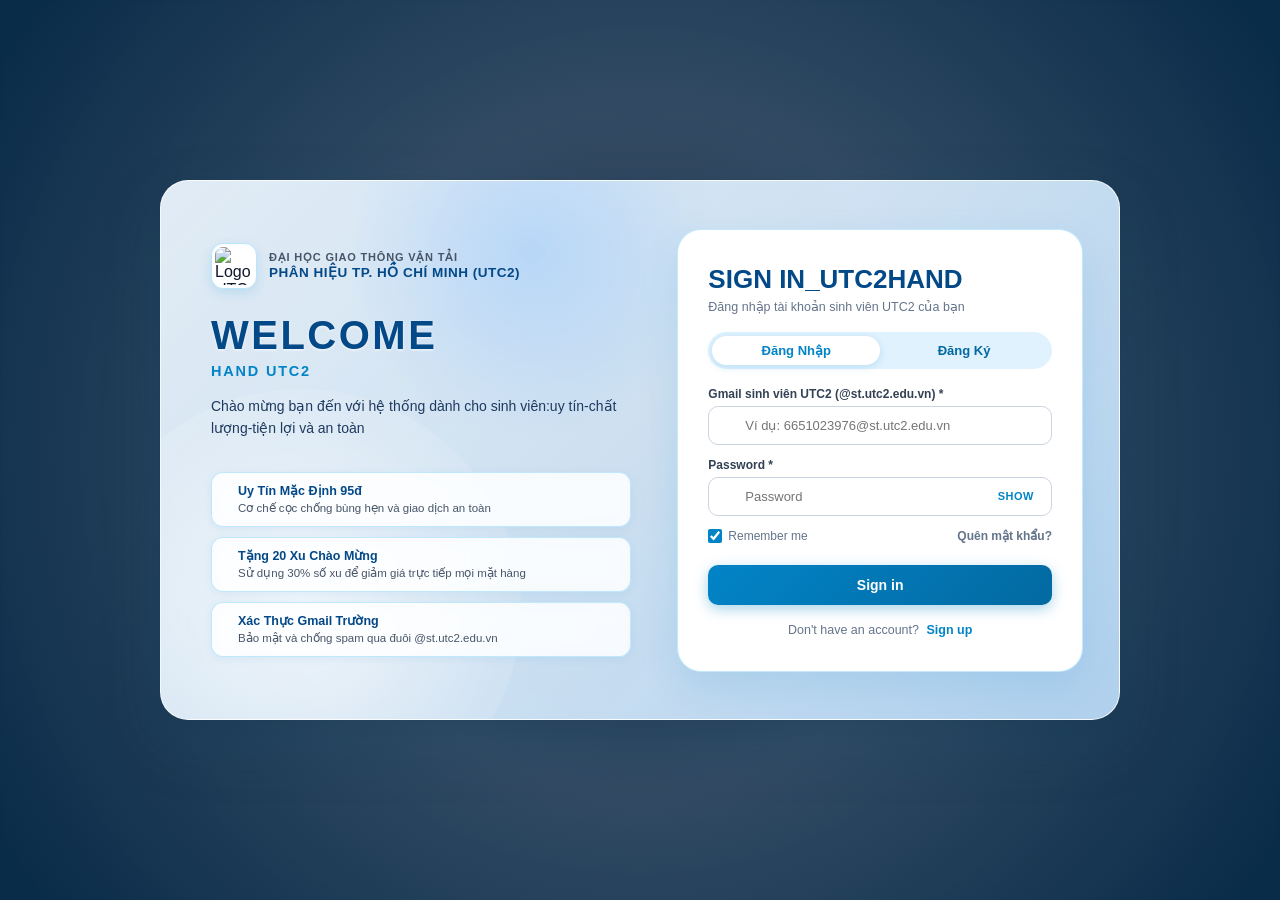
==== commit 6a1c1b80: "feat(ui): update 'Đồ bạn đã đặt cọc' filter, red card & button for deposited items, 7-day expiration" ====
--- a/index.html
+++ b/index.html
@@ -524,7 +524,7 @@
                             Bộ lọc: Đang mở (Bấm để ẩn)
                         </button>
                         <button type="button" id="btnFilterDepositedOnly" class="btn-outline-chat" style="padding:6px 12px; font-size:12px; font-weight:700; border-radius:8px; border:1px solid #cbd5e1; background:#ffffff; color:#475569; display:inline-flex; align-items:center; gap:5px;" onclick="toggleDepositedFilter()">
-                            <span>🛒</span> Đồ Đã Đặt Cọc (<strong id="feedDepositedCount" style="color:#dc2626;">0</strong>)
+                            <span>🛒</span> Đồ bạn đã đặt cọc (<strong id="feedDepositedCount" style="color:#dc2626;">0</strong>)
                         </button>
                         <div class="feed-count-text" id="feedCountDisplay">
                             Hiển thị <strong>5 món đồ</strong> sẵn sàng pass
@@ -649,7 +649,7 @@
                     </div>
                     <div>
                         <button id="btnAdminUndo" onclick="undoDeletePost()" style="display: none; background: #e67e22; color: #fff; padding: 6px 12px; border-radius: 4px; border: none; cursor: pointer;">
-                            ↩ Hoàn tác xóa bài (Undo)
+                            ↩ Hoàn tác xóa bài
                         </button>
                     </div>
                 </div>
@@ -1869,6 +1869,35 @@
         </div>
     </div>
 
+    <!-- ===================================================================
+         MODAL THÔNG BÁO GIA HẠN SẢN PHẨM HẾT HẠN 7 NGÀY
+         =================================================================== -->
+    <div class="checkout-modal-overlay" id="postRenewalModal">
+        <div class="checkout-modal-card" style="max-width:460px; text-align:center; padding:24px 20px;">
+            <button class="checkout-close-btn" onclick="closeModal('postRenewalModal')">✕</button>
+            <div style="width:56px; height:56px; border-radius:50%; background:#fef3c7; color:#d97706; font-size:28px; display:inline-flex; align-items:center; justify-content:center; margin-bottom:12px; box-shadow:0 2px 10px rgba(217,119,6,0.2);">
+                ⏰
+            </div>
+            <h3 style="font-size:18px; color:#0f172a; margin:0 0 6px 0; font-weight:800;">
+                Sản Phẩm Đã Hết Hạn 7 Ngày!
+            </h3>
+            <p style="color:#64748b; font-size:13px; line-height:1.5; margin:0 0 14px 0;">
+                Món đồ <strong id="renewalPostTitle" style="color:#0284c7;">...</strong> (<span id="renewalPostPrice" style="color:#ea580c; font-weight:700;">0 đ</span>) của bạn đã đạt giới hạn 7 ngày đăng trên sàn UTC2Hand.
+            </p>
+            <div style="background:#fffbeb; border:1.5px dashed #fde68a; border-radius:10px; padding:12px; margin-bottom:18px; font-size:13.5px; font-weight:700; color:#92400e;">
+                📢 Bạn có muốn tiếp tục bán món hàng này không?
+            </div>
+            <div style="display:flex; gap:10px; justify-content:center;">
+                <button type="button" id="btnRenewalYes" class="btn-primary-confirm" style="background:linear-gradient(135deg, #16a34a, #15803d); flex:1.2; padding:11px 12px; font-size:13px; font-weight:700; border:none; border-radius:8px; color:#fff; box-shadow:0 3px 10px rgba(22,163,74,0.3); cursor:pointer;" onclick="confirmCurrentPostRenewal()">
+                    ✓ Có, tiếp tục bán (+7 ngày)
+                </button>
+                <button type="button" id="btnRenewalNo" class="btn-outline-chat" style="background:#fee2e2; color:#b91c1c; border:1px solid #fca5a5; flex:1; padding:11px 12px; font-size:13px; font-weight:700; border-radius:8px; cursor:pointer;" onclick="confirmCurrentPostDelete()">
+                    ✕ Không, xóa bài
+                </button>
+            </div>
+        </div>
+    </div>
+
     <!-- TOAST CONTAINER -->
     <div class="toast-container" id="toastContainer"></div>
 
--- a/styles.css
+++ b/styles.css
@@ -1505,6 +1505,30 @@
     border-color: #f59e0b;
 }
 
+/* Thẻ sản phẩm đã có người đặt cọc: Đổi viền và nền sang tông Đỏ theo yêu cầu */
+.uni-product-card.is-deposited-card {
+    border: 2px solid #ef4444 !important;
+    background: #fff5f5 !important;
+    box-shadow: 0 4px 14px rgba(239, 68, 68, 0.18) !important;
+}
+
+.uni-product-card.is-deposited-card:hover {
+    border-color: #dc2626 !important;
+    box-shadow: 0 8px 22px rgba(220, 38, 38, 0.28) !important;
+}
+
+.uni-product-card.is-deposited-card .card-cta-btn {
+    background: linear-gradient(135deg, #ef4444 0%, #dc2626 100%) !important;
+    border: 1px solid #b91c1c !important;
+    color: #ffffff !important;
+    box-shadow: 0 4px 12px rgba(220, 38, 38, 0.35) !important;
+}
+
+.uni-product-card.is-deposited-card .card-cta-btn:hover {
+    background: linear-gradient(135deg, #dc2626 0%, #b91c1c 100%) !important;
+    box-shadow: 0 6px 16px rgba(185, 28, 28, 0.45) !important;
+}
+
 
 
 .card-image-wrapper {
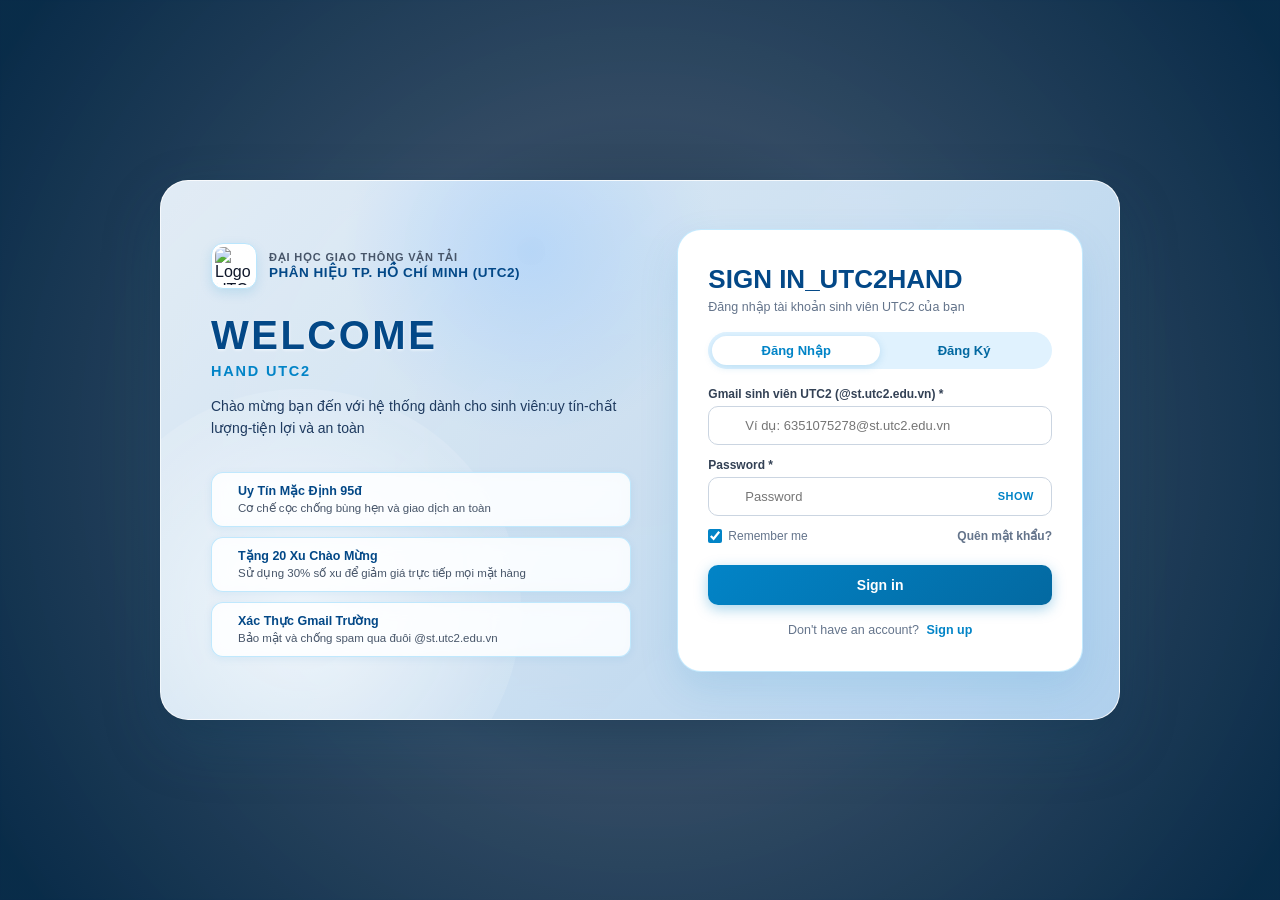
==== commit 381926c1: "fix: remove padlock icons and persist post deletion across reloads and cloud sync" ====
--- a/index.html
+++ b/index.html
@@ -1017,7 +1017,7 @@
             <div id="modalProductDepositBanner" style="display:none; background:#fef2f2; border:1.5px solid #fecaca; border-radius:10px; padding:10px 14px; margin-bottom:14px;">
                 <div style="display:flex; justify-content:space-between; align-items:center; flex-wrap:wrap; gap:8px;">
                     <div style="display:flex; align-items:center; gap:8px;">
-                        <span style="font-size:22px;">🔒</span>
+                        <span style="font-size:22px;">📌</span>
                         <div>
                             <strong style="color:#b91c1c; font-size:13px; display:block;">Món đồ này đã có người đặt cọc giữ chỗ</strong>
                             <span id="modalProductDepositInfoText" style="font-size:11.5px; color:#7f1d1d;">Đang trong quá trình trao đổi</span>
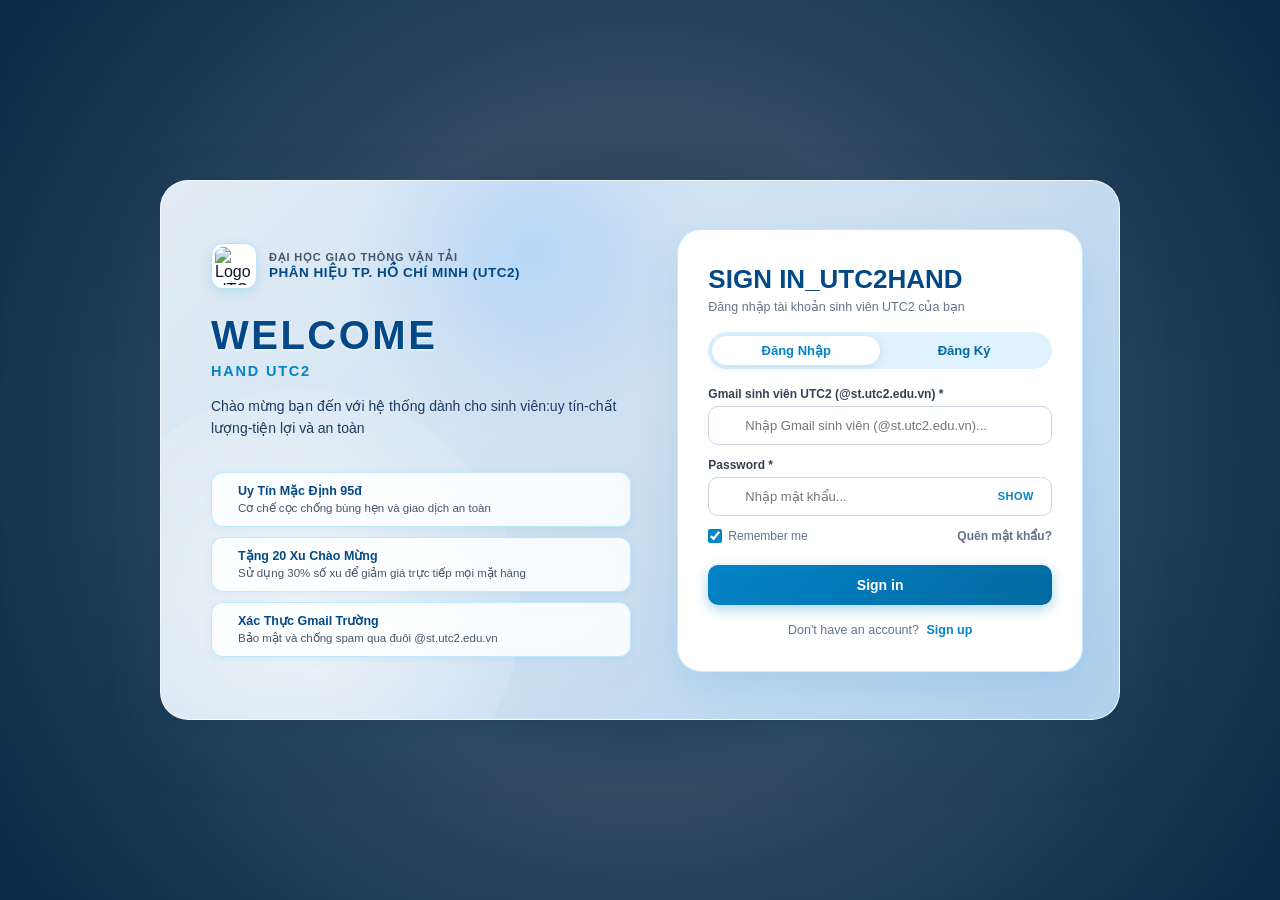
==== commit 8825a5e6: "fix: disable login autofill suggestions, enlarge modal close button, require product image on post" ====
--- a/index.html
+++ b/index.html
@@ -186,14 +186,14 @@
                 </div>
 
                 <!-- FORM ĐĂNG KÝ / ĐĂNG NHẬP -->
-                <form onsubmit="handleAuthSubmitForm(event)">
+                <form onsubmit="handleAuthSubmitForm(event)" autocomplete="off">
                     <!-- 1. Họ và Tên (Hiện khi Đăng Ký) -->
                     <div class="auth-form-group" id="authNameField" style="display:none;">
                         <label class="auth-label">Họ và tên sinh viên *</label>
                         <div class="auth-input-wrap">
                             <span class="auth-input-icon"></span>
                             <input type="text" id="authFullNameInput" class="auth-input" 
-                                   placeholder="Ví dụ: Nguyễn Văn An, Trần Thị Mai..." value="">
+                                   placeholder="Ví dụ: Nguyễn Văn An, Trần Thị Mai..." value="" autocomplete="off">
                         </div>
                     </div>
 
@@ -203,7 +203,7 @@
                         <div class="auth-input-wrap">
                             <span class="auth-input-icon"></span>
                             <input type="email" id="authEmailInput" class="auth-input" 
-                                   placeholder="Ví dụ: 6651071091@st.utc2.edu.vn" value="" required autocomplete="username">
+                                   placeholder="Nhập Gmail sinh viên (@st.utc2.edu.vn)..." value="" required autocomplete="off" autocorrect="off" autocapitalize="none" spellcheck="false">
                         </div>
                     </div>
 
@@ -213,7 +213,7 @@
                         <div class="auth-input-wrap">
                             <span class="auth-input-icon"></span>
                             <input type="password" id="authPasswordInput" class="auth-input auth-input-password" 
-                                   placeholder="Password" value="" required autocomplete="current-password">
+                                   placeholder="Nhập mật khẩu..." value="" required autocomplete="new-password">
                             <button type="button" class="auth-password-toggle-btn" id="authPasswordToggleBtn" onclick="togglePasswordVisibility()">SHOW</button>
                         </div>
                     </div>
@@ -993,7 +993,7 @@
          ========================================== -->
     <div class="checkout-modal-overlay" id="checkoutOrderModal">
         <div class="checkout-modal-card">
-            <button class="checkout-close-btn" onclick="closeCheckoutModal()">✕</button>
+            <button class="checkout-close-btn" onclick="closeCheckoutModal()" title="Đóng chi tiết (Esc)">✕</button>
 
             <div class="checkout-image-preview">
                 <img id="modalProductImage" src="" alt="Sản phẩm">
@@ -1199,8 +1199,8 @@
 
                 <!-- Tải ảnh từ tệp file hoặc dán URL -->
                 <div style="margin-bottom:16px;">
-                    <label style="display:block; font-size:12.5px; font-weight:600; color:#334155; margin-bottom:6px;">
-                        Hình ảnh sản phẩm kèm TimeMark *
+                    <label style="display:block; font-size:12.5px; font-weight:700; color:#0f172a; margin-bottom:6px;">
+                        Hình ảnh sản phẩm * <span style="color:#ef4444; font-weight:700;">(Bắt buộc phải tải ảnh lên hoặc dán URL)</span>
                     </label>
 
                     <!-- Khung tải ảnh từ tệp máy tính / điện thoại -->
--- a/styles.css
+++ b/styles.css
@@ -1797,25 +1797,32 @@
 
 .checkout-close-btn {
     position: absolute;
-    top: 16px;
-    right: 16px;
-    background: #f1f5f9;
-    border: none;
-    color: #64748b;
-    width: 32px;
-    height: 32px;
+    top: 14px;
+    right: 14px;
+    background: #ffffff;
+    border: 2px solid #cbd5e1;
+    color: #1e293b;
+    width: 42px;
+    height: 42px;
     border-radius: 50%;
     cursor: pointer;
     display: flex;
     align-items: center;
     justify-content: center;
-    font-size: 16px;
-    transition: var(--transition);
+    font-size: 22px;
+    font-weight: 800;
+    line-height: 1;
+    box-shadow: 0 4px 14px rgba(0, 0, 0, 0.2);
+    z-index: 60;
+    transition: all 0.2s cubic-bezier(0.4, 0, 0.2, 1);
 }
 
 .checkout-close-btn:hover {
-    background: #e2e8f0;
-    color: #0f172a;
+    background: #ef4444;
+    border-color: #dc2626;
+    color: #ffffff;
+    transform: scale(1.1);
+    box-shadow: 0 6px 18px rgba(239, 68, 68, 0.35);
 }
 
 .checkout-image-preview {
